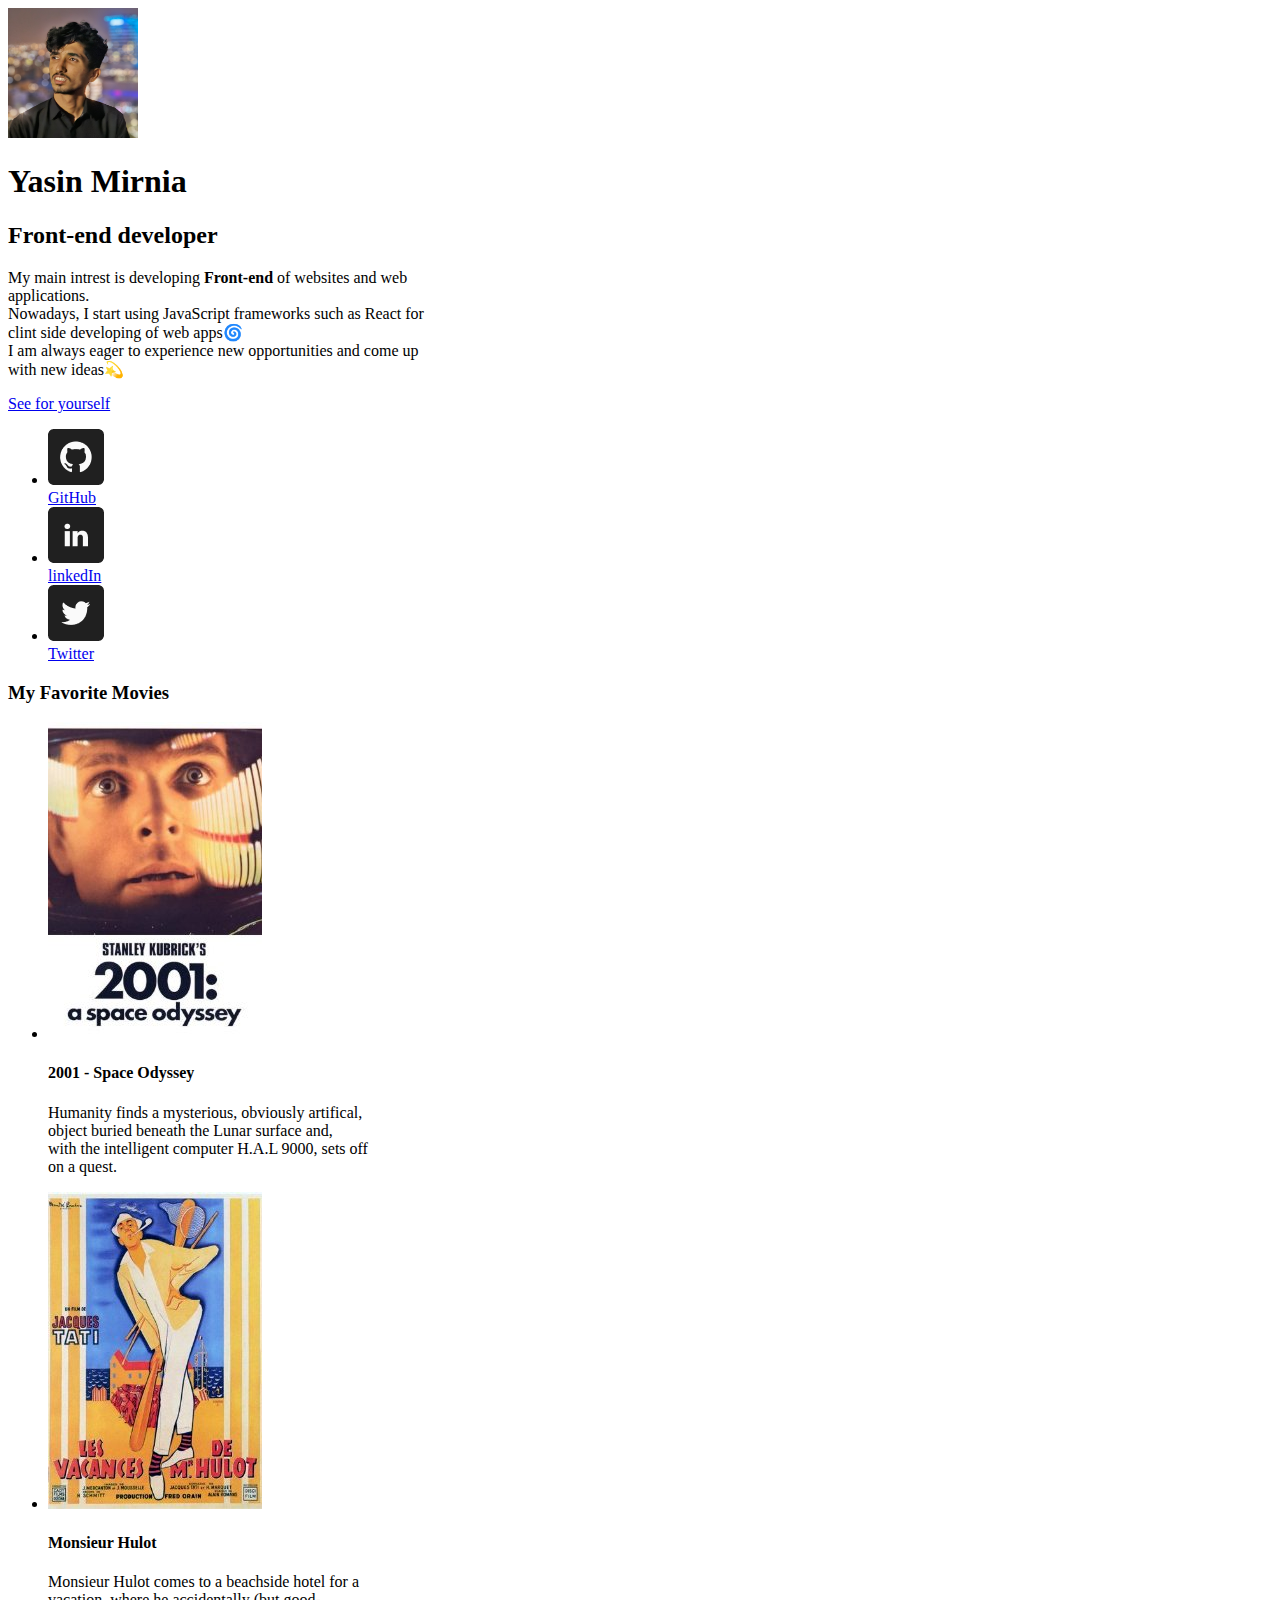
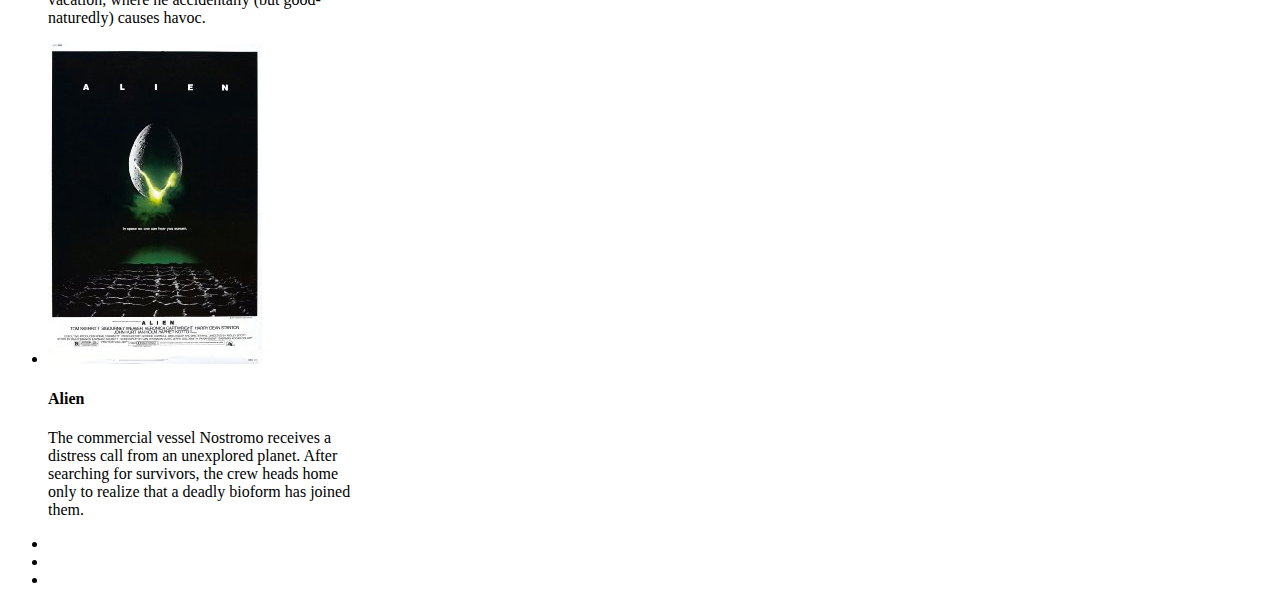
==== index.html @ 9e40efef "add files via vscode" ====
<!DOCTYPE html>
<html lang="en">
    <head>
        <meta charset="UTF-8">
        <meta name="viewport" content="width=device-width, initial-scale=1.0">
        <meta http-equiv="X-UA-Compatible" content="ie=edge">
        <title>Yasin Mirnia</title>
        <link rel="shortcut icon" href="download copy.png" type="x-icon/image" >
    </head>
    <body>
        <div>
            <img src="me copy.jpg" alt="Yasin Mirnia" width="130px" height="130px">
            <h1>Yasin Mirnia</h1>
            <h2>Front-end developer</h2>
            <p>
               My main intrest is developing <strong>Front-end</strong> of websites and web<br>
               applications.<br>
               Nowadays, I start using JavaScript frameworks such as React for <br>
              clint side developing of web apps🌀<br>
              I am always eager to experience new opportunities and come up <br> with new ideas💫
            </p>
            <a href="Page2.html">See for yourself</a>
        </div> 
        <div>
            <ul>
                <li>
                    <a href="#" target="_blank">
                        <img src="assets/github.png" alt="GitHub"><br>
                        GitHub
                    </a>
                </li>
                <li>
                    <a href="#" target="_blank">
                        <img src="assets/linkedin.png" alt="linkedIn"><br>
                        linkedIn
                    </a>
                </li>
                <li>
                    <a href="#" target="_blank">
                        <img src="assets/twitter.png" alt="twitter"><br>
                        Twitter
                    </a>
                </li>
            </ul>
        </div>
        <div>
            <h3>My Favorite Movies</h3>
            <ul>
                <li>
                    <img src="assets/space-odyssey.jpg" alt="Space Odyssey">
                    <h4>2001 - Space Odyssey</h4>
                    <p>
                        Humanity finds a mysterious, obviously artifical,<br>
                        object buried beneath the Lunar surface and,<br>
                        with the intelligent computer H.A.L 9000, sets off<br>
                        on a quest.
                    </p>
                </li>
                <li>
                    <img src="assets/monsieur-hulot.jpg" alt="Monsieur Hulot">
                    <h4>Monsieur Hulot</h4>
                    <p>
                        Monsieur Hulot comes to a beachside hotel for a <br>
                        vacation, where he accidentally (but good-<br>
                        naturedly) causes havoc.
                    </p>
                </li>
                <li>
                    <img src="assets/alien.jpg" alt="Alien">
                    <h4>Alien</h4>
                    <p>
                        The commercial vessel Nostromo receives a <br>
                        distress call from an unexplored planet. After<br>
                        searching for survivors, the crew heads home<br>
                        only to realize that a deadly bioform has joined<br>
                        them.
                    </p>
                </li>
            </ul>
        </div>
        <div>
    <!-- Icons should be added -->
            <ul>
                <li>
                    <a href="#">
                        <img src="" alt="">
                    </a>
                </li>
                <li>
                    <a href="#">
                        <img src="" alt="">
                    </a>
                </li>
                <li>
                    <a href="#">
                        <img src="" alt="">
                    </a>
                </li>
            </ul>
        </div>
</body>
</html>
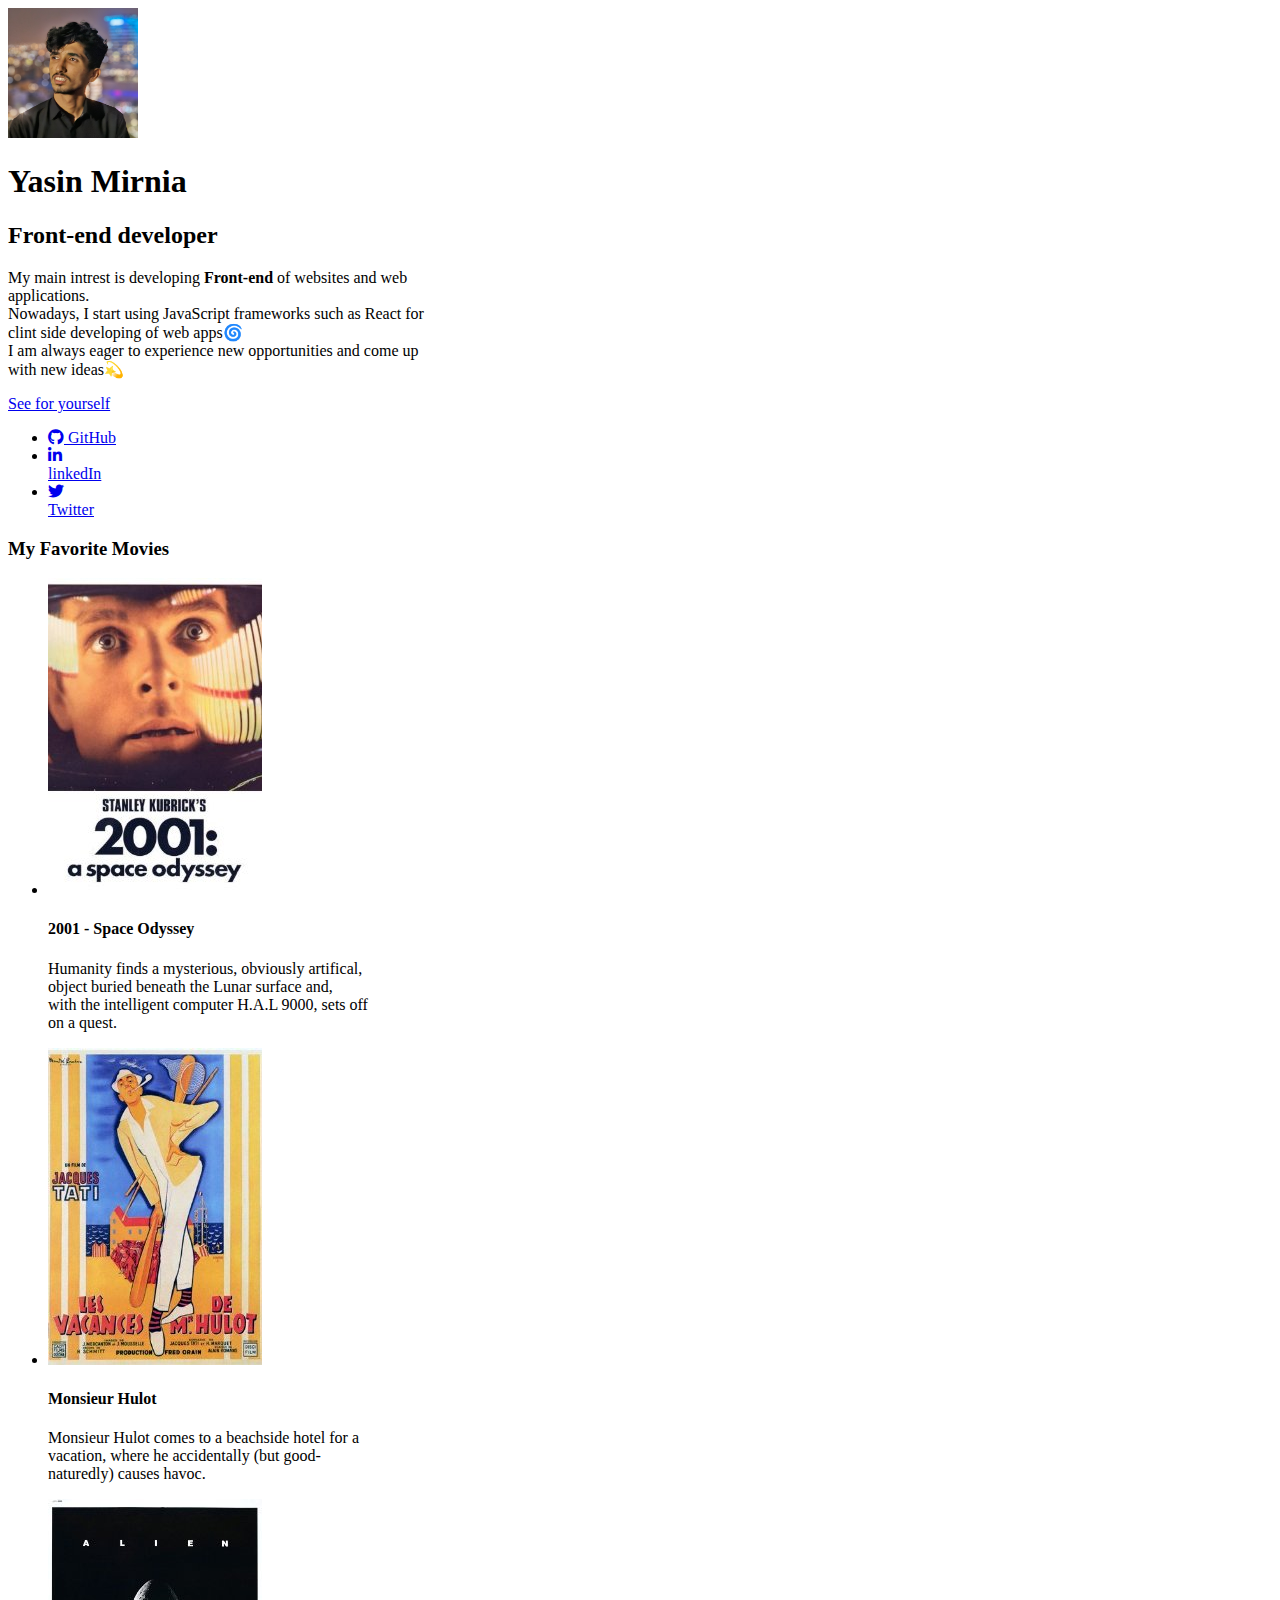
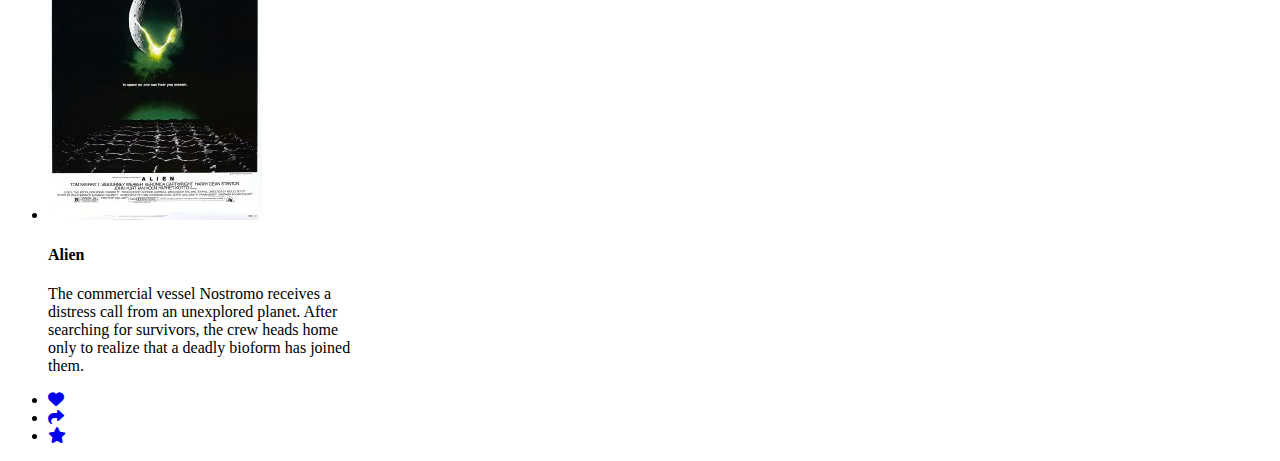
==== commit ddb9c44c: "icons added" ====
--- a/index.html
+++ b/index.html
@@ -1,102 +1,128 @@
 <!DOCTYPE html>
 <html lang="en">
-    <head>
-        <meta charset="UTF-8">
-        <meta name="viewport" content="width=device-width, initial-scale=1.0">
-        <meta http-equiv="X-UA-Compatible" content="ie=edge">
-        <title>Yasin Mirnia</title>
-        <link rel="shortcut icon" href="download copy.png" type="x-icon/image" >
-    </head>
-    <body>
-        <div>
-            <img src="me copy.jpg" alt="Yasin Mirnia" width="130px" height="130px">
-            <h1>Yasin Mirnia</h1>
-            <h2>Front-end developer</h2>
-            <p>
-               My main intrest is developing <strong>Front-end</strong> of websites and web<br>
-               applications.<br>
-               Nowadays, I start using JavaScript frameworks such as React for <br>
-              clint side developing of web apps🌀<br>
-              I am always eager to experience new opportunities and come up <br> with new ideas💫
-            </p>
-            <a href="Page2.html">See for yourself</a>
-        </div> 
-        <div>
-            <ul>
-                <li>
-                    <a href="#" target="_blank">
-                        <img src="assets/github.png" alt="GitHub"><br>
-                        GitHub
-                    </a>
-                </li>
-                <li>
-                    <a href="#" target="_blank">
-                        <img src="assets/linkedin.png" alt="linkedIn"><br>
-                        linkedIn
-                    </a>
-                </li>
-                <li>
-                    <a href="#" target="_blank">
-                        <img src="assets/twitter.png" alt="twitter"><br>
-                        Twitter
-                    </a>
-                </li>
-            </ul>
-        </div>
-        <div>
-            <h3>My Favorite Movies</h3>
-            <ul>
-                <li>
-                    <img src="assets/space-odyssey.jpg" alt="Space Odyssey">
-                    <h4>2001 - Space Odyssey</h4>
-                    <p>
-                        Humanity finds a mysterious, obviously artifical,<br>
-                        object buried beneath the Lunar surface and,<br>
-                        with the intelligent computer H.A.L 9000, sets off<br>
-                        on a quest.
-                    </p>
-                </li>
-                <li>
-                    <img src="assets/monsieur-hulot.jpg" alt="Monsieur Hulot">
-                    <h4>Monsieur Hulot</h4>
-                    <p>
-                        Monsieur Hulot comes to a beachside hotel for a <br>
-                        vacation, where he accidentally (but good-<br>
-                        naturedly) causes havoc.
-                    </p>
-                </li>
-                <li>
-                    <img src="assets/alien.jpg" alt="Alien">
-                    <h4>Alien</h4>
-                    <p>
-                        The commercial vessel Nostromo receives a <br>
-                        distress call from an unexplored planet. After<br>
-                        searching for survivors, the crew heads home<br>
-                        only to realize that a deadly bioform has joined<br>
-                        them.
-                    </p>
-                </li>
-            </ul>
-        </div>
-        <div>
-    <!-- Icons should be added -->
-            <ul>
-                <li>
-                    <a href="#">
-                        <img src="" alt="">
-                    </a>
-                </li>
-                <li>
-                    <a href="#">
-                        <img src="" alt="">
-                    </a>
-                </li>
-                <li>
-                    <a href="#">
-                        <img src="" alt="">
-                    </a>
-                </li>
-            </ul>
-        </div>
-</body>
-</html>+  <head>
+    <meta charset="UTF-8" />
+    <meta name="viewport" content="width=device-width, initial-scale=1.0" />
+    <meta http-equiv="X-UA-Compatible" content="ie=edge" />
+    <title>Yasin Mirnia</title>
+    <link
+      rel="shortcut icon"
+      href="assets/ico/icons8-y-cute-color-96.png"
+      type="x-icon/image"
+    />
+    <link rel="stylesheet" href="style.css" />
+    <link
+      rel="stylesheet"
+      href="assets/fontawesome-free-6.6.0-web/css/all.css"
+    />
+    <link
+      rel="stylesheet"
+      href="assets/fontawesome-free-6.6.0-web/css/all.min.css"
+    />
+    <link
+      rel="stylesheet"
+      href="assets/fontawesome-free-6.6.0-web/css/brands.css"
+    />
+    <link
+      rel="stylesheet"
+      href="assets/fontawesome-free-6.6.0-web/css/brands.min.css"
+    />
+  </head>
+  <body>
+    <header>
+      <img src="me copy.jpg" alt="Yasin Mirnia" width="130px" height="130px" />
+      <h1>Yasin Mirnia</h1>
+      <h2>Front-end developer</h2>
+      <p>
+        My main intrest is developing <strong>Front-end</strong> of websites and
+        web<br />
+        applications.<br />
+        Nowadays, I start using JavaScript frameworks such as React for <br />
+        clint side developing of web apps🌀<br />
+        I am always eager to experience new opportunities and come up <br />
+        with new ideas💫
+      </p>
+      <a href="Page2.html">See for yourself</a>
+    </header>
+    <section>
+      <ul>
+        <li>
+          <a href="#" target="_blank">
+            <i class="fa-brands fa-github"></i>
+            GitHub
+          </a>
+        </li>
+        <li>
+          <a href="#" target="_blank">
+            <i class="fa-brands fa-linkedin-in"></i><br />
+            linkedIn
+          </a>
+        </li>
+        <li>
+          <a href="#" target="_blank">
+            <i class="fa-brands fa-twitter"></i><br />
+            Twitter
+          </a>
+        </li>
+      </ul>
+    </section>
+    <article>
+      <h3>My Favorite Movies</h3>
+      <ul>
+        <li>
+          <img src="assets/movies-pic/space-odyssey.jpg" alt="Space Odyssey" />
+          <h4>2001 - Space Odyssey</h4>
+          <p>
+            Humanity finds a mysterious, obviously artifical,<br />
+            object buried beneath the Lunar surface and,<br />
+            with the intelligent computer H.A.L 9000, sets off<br />
+            on a quest.
+          </p>
+        </li>
+        <li>
+          <img
+            src="assets/movies-pic/monsieur-hulot.jpg"
+            alt="Monsieur Hulot"
+          />
+          <h4>Monsieur Hulot</h4>
+          <p>
+            Monsieur Hulot comes to a beachside hotel for a <br />
+            vacation, where he accidentally (but good-<br />
+            naturedly) causes havoc.
+          </p>
+        </li>
+        <li>
+          <img src="assets/movies-pic/alien.jpg" alt="Alien" />
+          <h4>Alien</h4>
+          <p>
+            The commercial vessel Nostromo receives a <br />
+            distress call from an unexplored planet. After<br />
+            searching for survivors, the crew heads home<br />
+            only to realize that a deadly bioform has joined<br />
+            them.
+          </p>
+        </li>
+      </ul>
+    </article>
+    <footer>
+      <!-- Icons should be added -->
+      <ul>
+        <li>
+          <a href="#">
+            <i class="fa-solid fa-heart"></i>
+          </a>
+        </li>
+        <li>
+          <a href="#">
+            <i class="fa-solid fa-share"></i>
+          </a>
+        </li>
+        <li>
+          <a href="#">
+            <i class="fa-solid fa-star"></i>
+          </a>
+        </li>
+      </ul>
+    </footer>
+  </body>
+</html>
--- a/style.css
+++ b/style.css
@@ -0,0 +1,73 @@
+/* OpenSans */
+@font-face {
+  font-family: "OpenSans";
+  src: url("assets/fonts/OpenSans/ttf/OpenSans-Light.ttf");
+  format: ("ttf");
+  src: url("assets/fonts/OpenSans/woff/OpenSans-Light.woff");
+  format: ("woff");
+  font-weight: 300;
+}
+
+@font-face {
+  font-family: "OpenSans";
+  src: url("assets/fonts/OpenSans/ttf/OpenSans-Regular.ttf");
+  format: ("ttf");
+  src: url("assets/fonts/OpenSans/woff/OpenSans-Regular.woff");
+  format: ("woff");
+  font-weight: 400;
+}
+
+@font-face {
+  font-family: "OpenSans";
+  src: url("assets/fonts/OpenSans/ttf/OpenSans-Medium.ttf");
+  format: ("ttf");
+  src: url("assets/fonts/OpenSans/woff/OpenSans-Medium.woff");
+  format: ("woff");
+  font-weight: 500;
+}
+
+@font-face {
+  font-family: "OpenSans";
+  src: url("assets/fonts/OpenSans/ttf/OpenSans-Bold.ttf");
+  format: ("ttf");
+  src: url("assets/fonts/OpenSans/woff/OpenSans-Bold.woff");
+  format: ("woff");
+  font-weight: 700;
+}
+
+/* Montserrat */
+@font-face {
+  font-family: "Montserrat";
+  src: url("assets/fonts/Montserrat/ttf/Montserrat-Light.ttf");
+  format: ("ttf");
+  src: url("assets/fonts/Montserrat/woff/Montserrat-Light.woff");
+  format: ("woff");
+  font-weight: 300;
+}
+
+@font-face {
+  font-family: "Montserrat";
+  src: url("assets/fonts/Montserrat/ttf/Montserrat-Regular.ttf");
+  format: ("ttf");
+  src: url("assets/fonts/Montserrat/woff/Montserrat-Regular.woff");
+  format: ("woff");
+  font-weight: 400;
+}
+
+@font-face {
+  font-family: "Montserrat";
+  src: url("assets/fonts/Montserrat/ttf/Montserrat-Medium.ttf");
+  format: ("ttf");
+  src: url("assets/fonts/Montserrat/woff/Montserrat-Medium.woff");
+  format: ("woff");
+  font-weight: 500;
+}
+
+@font-face {
+  font-family: "Montserrat";
+  src: url("assets/fonts/Montserrat/ttf/Montserrat-Bold.ttf");
+  format: ("ttf");
+  src: url("assets/fonts/Montserrat/woff/Montserrat-Bold.woff");
+  format: ("woff");
+  font-weight: 700;
+}
--- a/assets/fontawesome-free-6.6.0-web/css/all.min.css
+++ b/assets/fontawesome-free-6.6.0-web/css/all.min.css
@@ -0,0 +1,9 @@
+/*!
+ * Font Awesome Free 6.6.0 by @fontawesome - https://fontawesome.com
+ * License - https://fontawesome.com/license/free (Icons: CC BY 4.0, Fonts: SIL OFL 1.1, Code: MIT License)
+ * Copyright 2024 Fonticons, Inc.
+ */
+.fa{font-family:var(--fa-style-family,"Font Awesome 6 Free");font-weight:var(--fa-style,900)}.fa,.fa-brands,.fa-classic,.fa-regular,.fa-sharp-solid,.fa-solid,.fab,.far,.fas{-moz-osx-font-smoothing:grayscale;-webkit-font-smoothing:antialiased;display:var(--fa-display,inline-block);font-style:normal;font-variant:normal;line-height:1;text-rendering:auto}.fa-classic,.fa-regular,.fa-solid,.far,.fas{font-family:"Font Awesome 6 Free"}.fa-brands,.fab{font-family:"Font Awesome 6 Brands"}.fa-1x{font-size:1em}.fa-2x{font-size:2em}.fa-3x{font-size:3em}.fa-4x{font-size:4em}.fa-5x{font-size:5em}.fa-6x{font-size:6em}.fa-7x{font-size:7em}.fa-8x{font-size:8em}.fa-9x{font-size:9em}.fa-10x{font-size:10em}.fa-2xs{font-size:.625em;line-height:.1em;vertical-align:.225em}.fa-xs{font-size:.75em;line-height:.08333em;vertical-align:.125em}.fa-sm{font-size:.875em;line-height:.07143em;vertical-align:.05357em}.fa-lg{font-size:1.25em;line-height:.05em;vertical-align:-.075em}.fa-xl{font-size:1.5em;line-height:.04167em;vertical-align:-.125em}.fa-2xl{font-size:2em;line-height:.03125em;vertical-align:-.1875em}.fa-fw{text-align:center;width:1.25em}.fa-ul{list-style-type:none;margin-left:var(--fa-li-margin,2.5em);padding-left:0}.fa-ul>li{position:relative}.fa-li{left:calc(var(--fa-li-width, 2em)*-1);position:absolute;text-align:center;width:var(--fa-li-width,2em);line-height:inherit}.fa-border{border-radius:var(--fa-border-radius,.1em);border:var(--fa-border-width,.08em) var(--fa-border-style,solid) var(--fa-border-color,#eee);padding:var(--fa-border-padding,.2em .25em .15em)}.fa-pull-left{float:left;margin-right:var(--fa-pull-margin,.3em)}.fa-pull-right{float:right;margin-left:var(--fa-pull-margin,.3em)}.fa-beat{animation-name:fa-beat;animation-delay:var(--fa-animation-delay,0s);animation-direction:var(--fa-animation-direction,normal);animation-duration:var(--fa-animation-duration,1s);animation-iteration-count:var(--fa-animation-iteration-count,infinite);animation-timing-function:var(--fa-animation-timing,ease-in-out)}.fa-bounce{animation-name:fa-bounce;animation-delay:var(--fa-animation-delay,0s);animation-direction:var(--fa-animation-direction,normal);animation-duration:var(--fa-animation-duration,1s);animation-iteration-count:var(--fa-animation-iteration-count,infinite);animation-timing-function:var(--fa-animation-timing,cubic-bezier(.28,.84,.42,1))}.fa-fade{animation-name:fa-fade;animation-iteration-count:var(--fa-animation-iteration-count,infinite);animation-timing-function:var(--fa-animation-timing,cubic-bezier(.4,0,.6,1))}.fa-beat-fade,.fa-fade{animation-delay:var(--fa-animation-delay,0s);animation-direction:var(--fa-animation-direction,normal);animation-duration:var(--fa-animation-duration,1s)}.fa-beat-fade{animation-name:fa-beat-fade;animation-iteration-count:var(--fa-animation-iteration-count,infinite);animation-timing-function:var(--fa-animation-timing,cubic-bezier(.4,0,.6,1))}.fa-flip{animation-name:fa-flip;animation-delay:var(--fa-animation-delay,0s);animation-direction:var(--fa-animation-direction,normal);animation-duration:var(--fa-animation-duration,1s);animation-iteration-count:var(--fa-animation-iteration-count,infinite);animation-timing-function:var(--fa-animation-timing,ease-in-out)}.fa-shake{animation-name:fa-shake;animation-duration:var(--fa-animation-duration,1s);animation-iteration-count:var(--fa-animation-iteration-count,infinite);animation-timing-function:var(--fa-animation-timing,linear)}.fa-shake,.fa-spin{animation-delay:var(--fa-animation-delay,0s);animation-direction:var(--fa-animation-direction,normal)}.fa-spin{animation-name:fa-spin;animation-duration:var(--fa-animation-duration,2s);animation-iteration-count:var(--fa-animation-iteration-count,infinite);animation-timing-function:var(--fa-animation-timing,linear)}.fa-spin-reverse{--fa-animation-direction:reverse}.fa-pulse,.fa-spin-pulse{animation-name:fa-spin;animation-direction:var(--fa-animation-direction,normal);animation-duration:var(--fa-animation-duration,1s);animation-iteration-count:var(--fa-animation-iteration-count,infinite);animation-timing-function:var(--fa-animation-timing,steps(8))}@media (prefers-reduced-motion:reduce){.fa-beat,.fa-beat-fade,.fa-bounce,.fa-fade,.fa-flip,.fa-pulse,.fa-shake,.fa-spin,.fa-spin-pulse{animation-delay:-1ms;animation-duration:1ms;animation-iteration-count:1;transition-delay:0s;transition-duration:0s}}@keyframes fa-beat{0%,90%{transform:scale(1)}45%{transform:scale(var(--fa-beat-scale,1.25))}}@keyframes fa-bounce{0%{transform:scale(1) translateY(0)}10%{transform:scale(var(--fa-bounce-start-scale-x,1.1),var(--fa-bounce-start-scale-y,.9)) translateY(0)}30%{transform:scale(var(--fa-bounce-jump-scale-x,.9),var(--fa-bounce-jump-scale-y,1.1)) translateY(var(--fa-bounce-height,-.5em))}50%{transform:scale(var(--fa-bounce-land-scale-x,1.05),var(--fa-bounce-land-scale-y,.95)) translateY(0)}57%{transform:scale(1) translateY(var(--fa-bounce-rebound,-.125em))}64%{transform:scale(1) translateY(0)}to{transform:scale(1) translateY(0)}}@keyframes fa-fade{50%{opacity:var(--fa-fade-opacity,.4)}}@keyframes fa-beat-fade{0%,to{opacity:var(--fa-beat-fade-opacity,.4);transform:scale(1)}50%{opacity:1;transform:scale(var(--fa-beat-fade-scale,1.125))}}@keyframes fa-flip{50%{transform:rotate3d(var(--fa-flip-x,0),var(--fa-flip-y,1),var(--fa-flip-z,0),var(--fa-flip-angle,-180deg))}}@keyframes fa-shake{0%{transform:rotate(-15deg)}4%{transform:rotate(15deg)}8%,24%{transform:rotate(-18deg)}12%,28%{transform:rotate(18deg)}16%{transform:rotate(-22deg)}20%{transform:rotate(22deg)}32%{transform:rotate(-12deg)}36%{transform:rotate(12deg)}40%,to{transform:rotate(0deg)}}@keyframes fa-spin{0%{transform:rotate(0deg)}to{transform:rotate(1turn)}}.fa-rotate-90{transform:rotate(90deg)}.fa-rotate-180{transform:rotate(180deg)}.fa-rotate-270{transform:rotate(270deg)}.fa-flip-horizontal{transform:scaleX(-1)}.fa-flip-vertical{transform:scaleY(-1)}.fa-flip-both,.fa-flip-horizontal.fa-flip-vertical{transform:scale(-1)}.fa-rotate-by{transform:rotate(var(--fa-rotate-angle,0))}.fa-stack{display:inline-block;height:2em;line-height:2em;position:relative;vertical-align:middle;width:2.5em}.fa-stack-1x,.fa-stack-2x{left:0;position:absolute;text-align:center;width:100%;z-index:var(--fa-stack-z-index,auto)}.fa-stack-1x{line-height:inherit}.fa-stack-2x{font-size:2em}.fa-inverse{color:var(--fa-inverse,#fff)}
+
+.fa-0:before{content:"\30"}.fa-1:before{content:"\31"}.fa-2:before{content:"\32"}.fa-3:before{content:"\33"}.fa-4:before{content:"\34"}.fa-5:before{content:"\35"}.fa-6:before{content:"\36"}.fa-7:before{content:"\37"}.fa-8:before{content:"\38"}.fa-9:before{content:"\39"}.fa-fill-drip:before{content:"\f576"}.fa-arrows-to-circle:before{content:"\e4bd"}.fa-chevron-circle-right:before,.fa-circle-chevron-right:before{content:"\f138"}.fa-at:before{content:"\40"}.fa-trash-alt:before,.fa-trash-can:before{content:"\f2ed"}.fa-text-height:before{content:"\f034"}.fa-user-times:before,.fa-user-xmark:before{content:"\f235"}.fa-stethoscope:before{content:"\f0f1"}.fa-comment-alt:before,.fa-message:before{content:"\f27a"}.fa-info:before{content:"\f129"}.fa-compress-alt:before,.fa-down-left-and-up-right-to-center:before{content:"\f422"}.fa-explosion:before{content:"\e4e9"}.fa-file-alt:before,.fa-file-lines:before,.fa-file-text:before{content:"\f15c"}.fa-wave-square:before{content:"\f83e"}.fa-ring:before{content:"\f70b"}.fa-building-un:before{content:"\e4d9"}.fa-dice-three:before{content:"\f527"}.fa-calendar-alt:before,.fa-calendar-days:before{content:"\f073"}.fa-anchor-circle-check:before{content:"\e4aa"}.fa-building-circle-arrow-right:before{content:"\e4d1"}.fa-volleyball-ball:before,.fa-volleyball:before{content:"\f45f"}.fa-arrows-up-to-line:before{content:"\e4c2"}.fa-sort-desc:before,.fa-sort-down:before{content:"\f0dd"}.fa-circle-minus:before,.fa-minus-circle:before{content:"\f056"}.fa-door-open:before{content:"\f52b"}.fa-right-from-bracket:before,.fa-sign-out-alt:before{content:"\f2f5"}.fa-atom:before{content:"\f5d2"}.fa-soap:before{content:"\e06e"}.fa-heart-music-camera-bolt:before,.fa-icons:before{content:"\f86d"}.fa-microphone-alt-slash:before,.fa-microphone-lines-slash:before{content:"\f539"}.fa-bridge-circle-check:before{content:"\e4c9"}.fa-pump-medical:before{content:"\e06a"}.fa-fingerprint:before{content:"\f577"}.fa-hand-point-right:before{content:"\f0a4"}.fa-magnifying-glass-location:before,.fa-search-location:before{content:"\f689"}.fa-forward-step:before,.fa-step-forward:before{content:"\f051"}.fa-face-smile-beam:before,.fa-smile-beam:before{content:"\f5b8"}.fa-flag-checkered:before{content:"\f11e"}.fa-football-ball:before,.fa-football:before{content:"\f44e"}.fa-school-circle-exclamation:before{content:"\e56c"}.fa-crop:before{content:"\f125"}.fa-angle-double-down:before,.fa-angles-down:before{content:"\f103"}.fa-users-rectangle:before{content:"\e594"}.fa-people-roof:before{content:"\e537"}.fa-people-line:before{content:"\e534"}.fa-beer-mug-empty:before,.fa-beer:before{content:"\f0fc"}.fa-diagram-predecessor:before{content:"\e477"}.fa-arrow-up-long:before,.fa-long-arrow-up:before{content:"\f176"}.fa-burn:before,.fa-fire-flame-simple:before{content:"\f46a"}.fa-male:before,.fa-person:before{content:"\f183"}.fa-laptop:before{content:"\f109"}.fa-file-csv:before{content:"\f6dd"}.fa-menorah:before{content:"\f676"}.fa-truck-plane:before{content:"\e58f"}.fa-record-vinyl:before{content:"\f8d9"}.fa-face-grin-stars:before,.fa-grin-stars:before{content:"\f587"}.fa-bong:before{content:"\f55c"}.fa-pastafarianism:before,.fa-spaghetti-monster-flying:before{content:"\f67b"}.fa-arrow-down-up-across-line:before{content:"\e4af"}.fa-spoon:before,.fa-utensil-spoon:before{content:"\f2e5"}.fa-jar-wheat:before{content:"\e517"}.fa-envelopes-bulk:before,.fa-mail-bulk:before{content:"\f674"}.fa-file-circle-exclamation:before{content:"\e4eb"}.fa-circle-h:before,.fa-hospital-symbol:before{content:"\f47e"}.fa-pager:before{content:"\f815"}.fa-address-book:before,.fa-contact-book:before{content:"\f2b9"}.fa-strikethrough:before{content:"\f0cc"}.fa-k:before{content:"\4b"}.fa-landmark-flag:before{content:"\e51c"}.fa-pencil-alt:before,.fa-pencil:before{content:"\f303"}.fa-backward:before{content:"\f04a"}.fa-caret-right:before{content:"\f0da"}.fa-comments:before{content:"\f086"}.fa-file-clipboard:before,.fa-paste:before{content:"\f0ea"}.fa-code-pull-request:before{content:"\e13c"}.fa-clipboard-list:before{content:"\f46d"}.fa-truck-loading:before,.fa-truck-ramp-box:before{content:"\f4de"}.fa-user-check:before{content:"\f4fc"}.fa-vial-virus:before{content:"\e597"}.fa-sheet-plastic:before{content:"\e571"}.fa-blog:before{content:"\f781"}.fa-user-ninja:before{content:"\f504"}.fa-person-arrow-up-from-line:before{content:"\e539"}.fa-scroll-torah:before,.fa-torah:before{content:"\f6a0"}.fa-broom-ball:before,.fa-quidditch-broom-ball:before,.fa-quidditch:before{content:"\f458"}.fa-toggle-off:before{content:"\f204"}.fa-archive:before,.fa-box-archive:before{content:"\f187"}.fa-person-drowning:before{content:"\e545"}.fa-arrow-down-9-1:before,.fa-sort-numeric-desc:before,.fa-sort-numeric-down-alt:before{content:"\f886"}.fa-face-grin-tongue-squint:before,.fa-grin-tongue-squint:before{content:"\f58a"}.fa-spray-can:before{content:"\f5bd"}.fa-truck-monster:before{content:"\f63b"}.fa-w:before{content:"\57"}.fa-earth-africa:before,.fa-globe-africa:before{content:"\f57c"}.fa-rainbow:before{content:"\f75b"}.fa-circle-notch:before{content:"\f1ce"}.fa-tablet-alt:before,.fa-tablet-screen-button:before{content:"\f3fa"}.fa-paw:before{content:"\f1b0"}.fa-cloud:before{content:"\f0c2"}.fa-trowel-bricks:before{content:"\e58a"}.fa-face-flushed:before,.fa-flushed:before{content:"\f579"}.fa-hospital-user:before{content:"\f80d"}.fa-tent-arrow-left-right:before{content:"\e57f"}.fa-gavel:before,.fa-legal:before{content:"\f0e3"}.fa-binoculars:before{content:"\f1e5"}.fa-microphone-slash:before{content:"\f131"}.fa-box-tissue:before{content:"\e05b"}.fa-motorcycle:before{content:"\f21c"}.fa-bell-concierge:before,.fa-concierge-bell:before{content:"\f562"}.fa-pen-ruler:before,.fa-pencil-ruler:before{content:"\f5ae"}.fa-people-arrows-left-right:before,.fa-people-arrows:before{content:"\e068"}.fa-mars-and-venus-burst:before{content:"\e523"}.fa-caret-square-right:before,.fa-square-caret-right:before{content:"\f152"}.fa-cut:before,.fa-scissors:before{content:"\f0c4"}.fa-sun-plant-wilt:before{content:"\e57a"}.fa-toilets-portable:before{content:"\e584"}.fa-hockey-puck:before{content:"\f453"}.fa-table:before{content:"\f0ce"}.fa-magnifying-glass-arrow-right:before{content:"\e521"}.fa-digital-tachograph:before,.fa-tachograph-digital:before{content:"\f566"}.fa-users-slash:before{content:"\e073"}.fa-clover:before{content:"\e139"}.fa-mail-reply:before,.fa-reply:before{content:"\f3e5"}.fa-star-and-crescent:before{content:"\f699"}.fa-house-fire:before{content:"\e50c"}.fa-minus-square:before,.fa-square-minus:before{content:"\f146"}.fa-helicopter:before{content:"\f533"}.fa-compass:before{content:"\f14e"}.fa-caret-square-down:before,.fa-square-caret-down:before{content:"\f150"}.fa-file-circle-question:before{content:"\e4ef"}.fa-laptop-code:before{content:"\f5fc"}.fa-swatchbook:before{content:"\f5c3"}.fa-prescription-bottle:before{content:"\f485"}.fa-bars:before,.fa-navicon:before{content:"\f0c9"}.fa-people-group:before{content:"\e533"}.fa-hourglass-3:before,.fa-hourglass-end:before{content:"\f253"}.fa-heart-broken:before,.fa-heart-crack:before{content:"\f7a9"}.fa-external-link-square-alt:before,.fa-square-up-right:before{content:"\f360"}.fa-face-kiss-beam:before,.fa-kiss-beam:before{content:"\f597"}.fa-film:before{content:"\f008"}.fa-ruler-horizontal:before{content:"\f547"}.fa-people-robbery:before{content:"\e536"}.fa-lightbulb:before{content:"\f0eb"}.fa-caret-left:before{content:"\f0d9"}.fa-circle-exclamation:before,.fa-exclamation-circle:before{content:"\f06a"}.fa-school-circle-xmark:before{content:"\e56d"}.fa-arrow-right-from-bracket:before,.fa-sign-out:before{content:"\f08b"}.fa-chevron-circle-down:before,.fa-circle-chevron-down:before{content:"\f13a"}.fa-unlock-alt:before,.fa-unlock-keyhole:before{content:"\f13e"}.fa-cloud-showers-heavy:before{content:"\f740"}.fa-headphones-alt:before,.fa-headphones-simple:before{content:"\f58f"}.fa-sitemap:before{content:"\f0e8"}.fa-circle-dollar-to-slot:before,.fa-donate:before{content:"\f4b9"}.fa-memory:before{content:"\f538"}.fa-road-spikes:before{content:"\e568"}.fa-fire-burner:before{content:"\e4f1"}.fa-flag:before{content:"\f024"}.fa-hanukiah:before{content:"\f6e6"}.fa-feather:before{content:"\f52d"}.fa-volume-down:before,.fa-volume-low:before{content:"\f027"}.fa-comment-slash:before{content:"\f4b3"}.fa-cloud-sun-rain:before{content:"\f743"}.fa-compress:before{content:"\f066"}.fa-wheat-alt:before,.fa-wheat-awn:before{content:"\e2cd"}.fa-ankh:before{content:"\f644"}.fa-hands-holding-child:before{content:"\e4fa"}.fa-asterisk:before{content:"\2a"}.fa-check-square:before,.fa-square-check:before{content:"\f14a"}.fa-peseta-sign:before{content:"\e221"}.fa-header:before,.fa-heading:before{content:"\f1dc"}.fa-ghost:before{content:"\f6e2"}.fa-list-squares:before,.fa-list:before{content:"\f03a"}.fa-phone-square-alt:before,.fa-square-phone-flip:before{content:"\f87b"}.fa-cart-plus:before{content:"\f217"}.fa-gamepad:before{content:"\f11b"}.fa-circle-dot:before,.fa-dot-circle:before{content:"\f192"}.fa-dizzy:before,.fa-face-dizzy:before{content:"\f567"}.fa-egg:before{content:"\f7fb"}.fa-house-medical-circle-xmark:before{content:"\e513"}.fa-campground:before{content:"\f6bb"}.fa-folder-plus:before{content:"\f65e"}.fa-futbol-ball:before,.fa-futbol:before,.fa-soccer-ball:before{content:"\f1e3"}.fa-paint-brush:before,.fa-paintbrush:before{content:"\f1fc"}.fa-lock:before{content:"\f023"}.fa-gas-pump:before{content:"\f52f"}.fa-hot-tub-person:before,.fa-hot-tub:before{content:"\f593"}.fa-map-location:before,.fa-map-marked:before{content:"\f59f"}.fa-house-flood-water:before{content:"\e50e"}.fa-tree:before{content:"\f1bb"}.fa-bridge-lock:before{content:"\e4cc"}.fa-sack-dollar:before{content:"\f81d"}.fa-edit:before,.fa-pen-to-square:before{content:"\f044"}.fa-car-side:before{content:"\f5e4"}.fa-share-alt:before,.fa-share-nodes:before{content:"\f1e0"}.fa-heart-circle-minus:before{content:"\e4ff"}.fa-hourglass-2:before,.fa-hourglass-half:before{content:"\f252"}.fa-microscope:before{content:"\f610"}.fa-sink:before{content:"\e06d"}.fa-bag-shopping:before,.fa-shopping-bag:before{content:"\f290"}.fa-arrow-down-z-a:before,.fa-sort-alpha-desc:before,.fa-sort-alpha-down-alt:before{content:"\f881"}.fa-mitten:before{content:"\f7b5"}.fa-person-rays:before{content:"\e54d"}.fa-users:before{content:"\f0c0"}.fa-eye-slash:before{content:"\f070"}.fa-flask-vial:before{content:"\e4f3"}.fa-hand-paper:before,.fa-hand:before{content:"\f256"}.fa-om:before{content:"\f679"}.fa-worm:before{content:"\e599"}.fa-house-circle-xmark:before{content:"\e50b"}.fa-plug:before{content:"\f1e6"}.fa-chevron-up:before{content:"\f077"}.fa-hand-spock:before{content:"\f259"}.fa-stopwatch:before{content:"\f2f2"}.fa-face-kiss:before,.fa-kiss:before{content:"\f596"}.fa-bridge-circle-xmark:before{content:"\e4cb"}.fa-face-grin-tongue:before,.fa-grin-tongue:before{content:"\f589"}.fa-chess-bishop:before{content:"\f43a"}.fa-face-grin-wink:before,.fa-grin-wink:before{content:"\f58c"}.fa-deaf:before,.fa-deafness:before,.fa-ear-deaf:before,.fa-hard-of-hearing:before{content:"\f2a4"}.fa-road-circle-check:before{content:"\e564"}.fa-dice-five:before{content:"\f523"}.fa-rss-square:before,.fa-square-rss:before{content:"\f143"}.fa-land-mine-on:before{content:"\e51b"}.fa-i-cursor:before{content:"\f246"}.fa-stamp:before{content:"\f5bf"}.fa-stairs:before{content:"\e289"}.fa-i:before{content:"\49"}.fa-hryvnia-sign:before,.fa-hryvnia:before{content:"\f6f2"}.fa-pills:before{content:"\f484"}.fa-face-grin-wide:before,.fa-grin-alt:before{content:"\f581"}.fa-tooth:before{content:"\f5c9"}.fa-v:before{content:"\56"}.fa-bangladeshi-taka-sign:before{content:"\e2e6"}.fa-bicycle:before{content:"\f206"}.fa-rod-asclepius:before,.fa-rod-snake:before,.fa-staff-aesculapius:before,.fa-staff-snake:before{content:"\e579"}.fa-head-side-cough-slash:before{content:"\e062"}.fa-ambulance:before,.fa-truck-medical:before{content:"\f0f9"}.fa-wheat-awn-circle-exclamation:before{content:"\e598"}.fa-snowman:before{content:"\f7d0"}.fa-mortar-pestle:before{content:"\f5a7"}.fa-road-barrier:before{content:"\e562"}.fa-school:before{content:"\f549"}.fa-igloo:before{content:"\f7ae"}.fa-joint:before{content:"\f595"}.fa-angle-right:before{content:"\f105"}.fa-horse:before{content:"\f6f0"}.fa-q:before{content:"\51"}.fa-g:before{content:"\47"}.fa-notes-medical:before{content:"\f481"}.fa-temperature-2:before,.fa-temperature-half:before,.fa-thermometer-2:before,.fa-thermometer-half:before{content:"\f2c9"}.fa-dong-sign:before{content:"\e169"}.fa-capsules:before{content:"\f46b"}.fa-poo-bolt:before,.fa-poo-storm:before{content:"\f75a"}.fa-face-frown-open:before,.fa-frown-open:before{content:"\f57a"}.fa-hand-point-up:before{content:"\f0a6"}.fa-money-bill:before{content:"\f0d6"}.fa-bookmark:before{content:"\f02e"}.fa-align-justify:before{content:"\f039"}.fa-umbrella-beach:before{content:"\f5ca"}.fa-helmet-un:before{content:"\e503"}.fa-bullseye:before{content:"\f140"}.fa-bacon:before{content:"\f7e5"}.fa-hand-point-down:before{content:"\f0a7"}.fa-arrow-up-from-bracket:before{content:"\e09a"}.fa-folder-blank:before,.fa-folder:before{content:"\f07b"}.fa-file-medical-alt:before,.fa-file-waveform:before{content:"\f478"}.fa-radiation:before{content:"\f7b9"}.fa-chart-simple:before{content:"\e473"}.fa-mars-stroke:before{content:"\f229"}.fa-vial:before{content:"\f492"}.fa-dashboard:before,.fa-gauge-med:before,.fa-gauge:before,.fa-tachometer-alt-average:before{content:"\f624"}.fa-magic-wand-sparkles:before,.fa-wand-magic-sparkles:before{content:"\e2ca"}.fa-e:before{content:"\45"}.fa-pen-alt:before,.fa-pen-clip:before{content:"\f305"}.fa-bridge-circle-exclamation:before{content:"\e4ca"}.fa-user:before{content:"\f007"}.fa-school-circle-check:before{content:"\e56b"}.fa-dumpster:before{content:"\f793"}.fa-shuttle-van:before,.fa-van-shuttle:before{content:"\f5b6"}.fa-building-user:before{content:"\e4da"}.fa-caret-square-left:before,.fa-square-caret-left:before{content:"\f191"}.fa-highlighter:before{content:"\f591"}.fa-key:before{content:"\f084"}.fa-bullhorn:before{content:"\f0a1"}.fa-globe:before{content:"\f0ac"}.fa-synagogue:before{content:"\f69b"}.fa-person-half-dress:before{content:"\e548"}.fa-road-bridge:before{content:"\e563"}.fa-location-arrow:before{content:"\f124"}.fa-c:before{content:"\43"}.fa-tablet-button:before{content:"\f10a"}.fa-building-lock:before{content:"\e4d6"}.fa-pizza-slice:before{content:"\f818"}.fa-money-bill-wave:before{content:"\f53a"}.fa-area-chart:before,.fa-chart-area:before{content:"\f1fe"}.fa-house-flag:before{content:"\e50d"}.fa-person-circle-minus:before{content:"\e540"}.fa-ban:before,.fa-cancel:before{content:"\f05e"}.fa-camera-rotate:before{content:"\e0d8"}.fa-air-freshener:before,.fa-spray-can-sparkles:before{content:"\f5d0"}.fa-star:before{content:"\f005"}.fa-repeat:before{content:"\f363"}.fa-cross:before{content:"\f654"}.fa-box:before{content:"\f466"}.fa-venus-mars:before{content:"\f228"}.fa-arrow-pointer:before,.fa-mouse-pointer:before{content:"\f245"}.fa-expand-arrows-alt:before,.fa-maximize:before{content:"\f31e"}.fa-charging-station:before{content:"\f5e7"}.fa-shapes:before,.fa-triangle-circle-square:before{content:"\f61f"}.fa-random:before,.fa-shuffle:before{content:"\f074"}.fa-person-running:before,.fa-running:before{content:"\f70c"}.fa-mobile-retro:before{content:"\e527"}.fa-grip-lines-vertical:before{content:"\f7a5"}.fa-spider:before{content:"\f717"}.fa-hands-bound:before{content:"\e4f9"}.fa-file-invoice-dollar:before{content:"\f571"}.fa-plane-circle-exclamation:before{content:"\e556"}.fa-x-ray:before{content:"\f497"}.fa-spell-check:before{content:"\f891"}.fa-slash:before{content:"\f715"}.fa-computer-mouse:before,.fa-mouse:before{content:"\f8cc"}.fa-arrow-right-to-bracket:before,.fa-sign-in:before{content:"\f090"}.fa-shop-slash:before,.fa-store-alt-slash:before{content:"\e070"}.fa-server:before{content:"\f233"}.fa-virus-covid-slash:before{content:"\e4a9"}.fa-shop-lock:before{content:"\e4a5"}.fa-hourglass-1:before,.fa-hourglass-start:before{content:"\f251"}.fa-blender-phone:before{content:"\f6b6"}.fa-building-wheat:before{content:"\e4db"}.fa-person-breastfeeding:before{content:"\e53a"}.fa-right-to-bracket:before,.fa-sign-in-alt:before{content:"\f2f6"}.fa-venus:before{content:"\f221"}.fa-passport:before{content:"\f5ab"}.fa-thumb-tack-slash:before,.fa-thumbtack-slash:before{content:"\e68f"}.fa-heart-pulse:before,.fa-heartbeat:before{content:"\f21e"}.fa-people-carry-box:before,.fa-people-carry:before{content:"\f4ce"}.fa-temperature-high:before{content:"\f769"}.fa-microchip:before{content:"\f2db"}.fa-crown:before{content:"\f521"}.fa-weight-hanging:before{content:"\f5cd"}.fa-xmarks-lines:before{content:"\e59a"}.fa-file-prescription:before{content:"\f572"}.fa-weight-scale:before,.fa-weight:before{content:"\f496"}.fa-user-friends:before,.fa-user-group:before{content:"\f500"}.fa-arrow-up-a-z:before,.fa-sort-alpha-up:before{content:"\f15e"}.fa-chess-knight:before{content:"\f441"}.fa-face-laugh-squint:before,.fa-laugh-squint:before{content:"\f59b"}.fa-wheelchair:before{content:"\f193"}.fa-arrow-circle-up:before,.fa-circle-arrow-up:before{content:"\f0aa"}.fa-toggle-on:before{content:"\f205"}.fa-person-walking:before,.fa-walking:before{content:"\f554"}.fa-l:before{content:"\4c"}.fa-fire:before{content:"\f06d"}.fa-bed-pulse:before,.fa-procedures:before{content:"\f487"}.fa-shuttle-space:before,.fa-space-shuttle:before{content:"\f197"}.fa-face-laugh:before,.fa-laugh:before{content:"\f599"}.fa-folder-open:before{content:"\f07c"}.fa-heart-circle-plus:before{content:"\e500"}.fa-code-fork:before{content:"\e13b"}.fa-city:before{content:"\f64f"}.fa-microphone-alt:before,.fa-microphone-lines:before{content:"\f3c9"}.fa-pepper-hot:before{content:"\f816"}.fa-unlock:before{content:"\f09c"}.fa-colon-sign:before{content:"\e140"}.fa-headset:before{content:"\f590"}.fa-store-slash:before{content:"\e071"}.fa-road-circle-xmark:before{content:"\e566"}.fa-user-minus:before{content:"\f503"}.fa-mars-stroke-up:before,.fa-mars-stroke-v:before{content:"\f22a"}.fa-champagne-glasses:before,.fa-glass-cheers:before{content:"\f79f"}.fa-clipboard:before{content:"\f328"}.fa-house-circle-exclamation:before{content:"\e50a"}.fa-file-arrow-up:before,.fa-file-upload:before{content:"\f574"}.fa-wifi-3:before,.fa-wifi-strong:before,.fa-wifi:before{content:"\f1eb"}.fa-bath:before,.fa-bathtub:before{content:"\f2cd"}.fa-underline:before{content:"\f0cd"}.fa-user-edit:before,.fa-user-pen:before{content:"\f4ff"}.fa-signature:before{content:"\f5b7"}.fa-stroopwafel:before{content:"\f551"}.fa-bold:before{content:"\f032"}.fa-anchor-lock:before{content:"\e4ad"}.fa-building-ngo:before{content:"\e4d7"}.fa-manat-sign:before{content:"\e1d5"}.fa-not-equal:before{content:"\f53e"}.fa-border-style:before,.fa-border-top-left:before{content:"\f853"}.fa-map-location-dot:before,.fa-map-marked-alt:before{content:"\f5a0"}.fa-jedi:before{content:"\f669"}.fa-poll:before,.fa-square-poll-vertical:before{content:"\f681"}.fa-mug-hot:before{content:"\f7b6"}.fa-battery-car:before,.fa-car-battery:before{content:"\f5df"}.fa-gift:before{content:"\f06b"}.fa-dice-two:before{content:"\f528"}.fa-chess-queen:before{content:"\f445"}.fa-glasses:before{content:"\f530"}.fa-chess-board:before{content:"\f43c"}.fa-building-circle-check:before{content:"\e4d2"}.fa-person-chalkboard:before{content:"\e53d"}.fa-mars-stroke-h:before,.fa-mars-stroke-right:before{content:"\f22b"}.fa-hand-back-fist:before,.fa-hand-rock:before{content:"\f255"}.fa-caret-square-up:before,.fa-square-caret-up:before{content:"\f151"}.fa-cloud-showers-water:before{content:"\e4e4"}.fa-bar-chart:before,.fa-chart-bar:before{content:"\f080"}.fa-hands-bubbles:before,.fa-hands-wash:before{content:"\e05e"}.fa-less-than-equal:before{content:"\f537"}.fa-train:before{content:"\f238"}.fa-eye-low-vision:before,.fa-low-vision:before{content:"\f2a8"}.fa-crow:before{content:"\f520"}.fa-sailboat:before{content:"\e445"}.fa-window-restore:before{content:"\f2d2"}.fa-plus-square:before,.fa-square-plus:before{content:"\f0fe"}.fa-torii-gate:before{content:"\f6a1"}.fa-frog:before{content:"\f52e"}.fa-bucket:before{content:"\e4cf"}.fa-image:before{content:"\f03e"}.fa-microphone:before{content:"\f130"}.fa-cow:before{content:"\f6c8"}.fa-caret-up:before{content:"\f0d8"}.fa-screwdriver:before{content:"\f54a"}.fa-folder-closed:before{content:"\e185"}.fa-house-tsunami:before{content:"\e515"}.fa-square-nfi:before{content:"\e576"}.fa-arrow-up-from-ground-water:before{content:"\e4b5"}.fa-glass-martini-alt:before,.fa-martini-glass:before{content:"\f57b"}.fa-rotate-back:before,.fa-rotate-backward:before,.fa-rotate-left:before,.fa-undo-alt:before{content:"\f2ea"}.fa-columns:before,.fa-table-columns:before{content:"\f0db"}.fa-lemon:before{content:"\f094"}.fa-head-side-mask:before{content:"\e063"}.fa-handshake:before{content:"\f2b5"}.fa-gem:before{content:"\f3a5"}.fa-dolly-box:before,.fa-dolly:before{content:"\f472"}.fa-smoking:before{content:"\f48d"}.fa-compress-arrows-alt:before,.fa-minimize:before{content:"\f78c"}.fa-monument:before{content:"\f5a6"}.fa-snowplow:before{content:"\f7d2"}.fa-angle-double-right:before,.fa-angles-right:before{content:"\f101"}.fa-cannabis:before{content:"\f55f"}.fa-circle-play:before,.fa-play-circle:before{content:"\f144"}.fa-tablets:before{content:"\f490"}.fa-ethernet:before{content:"\f796"}.fa-eur:before,.fa-euro-sign:before,.fa-euro:before{content:"\f153"}.fa-chair:before{content:"\f6c0"}.fa-check-circle:before,.fa-circle-check:before{content:"\f058"}.fa-circle-stop:before,.fa-stop-circle:before{content:"\f28d"}.fa-compass-drafting:before,.fa-drafting-compass:before{content:"\f568"}.fa-plate-wheat:before{content:"\e55a"}.fa-icicles:before{content:"\f7ad"}.fa-person-shelter:before{content:"\e54f"}.fa-neuter:before{content:"\f22c"}.fa-id-badge:before{content:"\f2c1"}.fa-marker:before{content:"\f5a1"}.fa-face-laugh-beam:before,.fa-laugh-beam:before{content:"\f59a"}.fa-helicopter-symbol:before{content:"\e502"}.fa-universal-access:before{content:"\f29a"}.fa-chevron-circle-up:before,.fa-circle-chevron-up:before{content:"\f139"}.fa-lari-sign:before{content:"\e1c8"}.fa-volcano:before{content:"\f770"}.fa-person-walking-dashed-line-arrow-right:before{content:"\e553"}.fa-gbp:before,.fa-pound-sign:before,.fa-sterling-sign:before{content:"\f154"}.fa-viruses:before{content:"\e076"}.fa-square-person-confined:before{content:"\e577"}.fa-user-tie:before{content:"\f508"}.fa-arrow-down-long:before,.fa-long-arrow-down:before{content:"\f175"}.fa-tent-arrow-down-to-line:before{content:"\e57e"}.fa-certificate:before{content:"\f0a3"}.fa-mail-reply-all:before,.fa-reply-all:before{content:"\f122"}.fa-suitcase:before{content:"\f0f2"}.fa-person-skating:before,.fa-skating:before{content:"\f7c5"}.fa-filter-circle-dollar:before,.fa-funnel-dollar:before{content:"\f662"}.fa-camera-retro:before{content:"\f083"}.fa-arrow-circle-down:before,.fa-circle-arrow-down:before{content:"\f0ab"}.fa-arrow-right-to-file:before,.fa-file-import:before{content:"\f56f"}.fa-external-link-square:before,.fa-square-arrow-up-right:before{content:"\f14c"}.fa-box-open:before{content:"\f49e"}.fa-scroll:before{content:"\f70e"}.fa-spa:before{content:"\f5bb"}.fa-location-pin-lock:before{content:"\e51f"}.fa-pause:before{content:"\f04c"}.fa-hill-avalanche:before{content:"\e507"}.fa-temperature-0:before,.fa-temperature-empty:before,.fa-thermometer-0:before,.fa-thermometer-empty:before{content:"\f2cb"}.fa-bomb:before{content:"\f1e2"}.fa-registered:before{content:"\f25d"}.fa-address-card:before,.fa-contact-card:before,.fa-vcard:before{content:"\f2bb"}.fa-balance-scale-right:before,.fa-scale-unbalanced-flip:before{content:"\f516"}.fa-subscript:before{content:"\f12c"}.fa-diamond-turn-right:before,.fa-directions:before{content:"\f5eb"}.fa-burst:before{content:"\e4dc"}.fa-house-laptop:before,.fa-laptop-house:before{content:"\e066"}.fa-face-tired:before,.fa-tired:before{content:"\f5c8"}.fa-money-bills:before{content:"\e1f3"}.fa-smog:before{content:"\f75f"}.fa-crutch:before{content:"\f7f7"}.fa-cloud-arrow-up:before,.fa-cloud-upload-alt:before,.fa-cloud-upload:before{content:"\f0ee"}.fa-palette:before{content:"\f53f"}.fa-arrows-turn-right:before{content:"\e4c0"}.fa-vest:before{content:"\e085"}.fa-ferry:before{content:"\e4ea"}.fa-arrows-down-to-people:before{content:"\e4b9"}.fa-seedling:before,.fa-sprout:before{content:"\f4d8"}.fa-arrows-alt-h:before,.fa-left-right:before{content:"\f337"}.fa-boxes-packing:before{content:"\e4c7"}.fa-arrow-circle-left:before,.fa-circle-arrow-left:before{content:"\f0a8"}.fa-group-arrows-rotate:before{content:"\e4f6"}.fa-bowl-food:before{content:"\e4c6"}.fa-candy-cane:before{content:"\f786"}.fa-arrow-down-wide-short:before,.fa-sort-amount-asc:before,.fa-sort-amount-down:before{content:"\f160"}.fa-cloud-bolt:before,.fa-thunderstorm:before{content:"\f76c"}.fa-remove-format:before,.fa-text-slash:before{content:"\f87d"}.fa-face-smile-wink:before,.fa-smile-wink:before{content:"\f4da"}.fa-file-word:before{content:"\f1c2"}.fa-file-powerpoint:before{content:"\f1c4"}.fa-arrows-h:before,.fa-arrows-left-right:before{content:"\f07e"}.fa-house-lock:before{content:"\e510"}.fa-cloud-arrow-down:before,.fa-cloud-download-alt:before,.fa-cloud-download:before{content:"\f0ed"}.fa-children:before{content:"\e4e1"}.fa-blackboard:before,.fa-chalkboard:before{content:"\f51b"}.fa-user-alt-slash:before,.fa-user-large-slash:before{content:"\f4fa"}.fa-envelope-open:before{content:"\f2b6"}.fa-handshake-alt-slash:before,.fa-handshake-simple-slash:before{content:"\e05f"}.fa-mattress-pillow:before{content:"\e525"}.fa-guarani-sign:before{content:"\e19a"}.fa-arrows-rotate:before,.fa-refresh:before,.fa-sync:before{content:"\f021"}.fa-fire-extinguisher:before{content:"\f134"}.fa-cruzeiro-sign:before{content:"\e152"}.fa-greater-than-equal:before{content:"\f532"}.fa-shield-alt:before,.fa-shield-halved:before{content:"\f3ed"}.fa-atlas:before,.fa-book-atlas:before{content:"\f558"}.fa-virus:before{content:"\e074"}.fa-envelope-circle-check:before{content:"\e4e8"}.fa-layer-group:before{content:"\f5fd"}.fa-arrows-to-dot:before{content:"\e4be"}.fa-archway:before{content:"\f557"}.fa-heart-circle-check:before{content:"\e4fd"}.fa-house-chimney-crack:before,.fa-house-damage:before{content:"\f6f1"}.fa-file-archive:before,.fa-file-zipper:before{content:"\f1c6"}.fa-square:before{content:"\f0c8"}.fa-glass-martini:before,.fa-martini-glass-empty:before{content:"\f000"}.fa-couch:before{content:"\f4b8"}.fa-cedi-sign:before{content:"\e0df"}.fa-italic:before{content:"\f033"}.fa-table-cells-column-lock:before{content:"\e678"}.fa-church:before{content:"\f51d"}.fa-comments-dollar:before{content:"\f653"}.fa-democrat:before{content:"\f747"}.fa-z:before{content:"\5a"}.fa-person-skiing:before,.fa-skiing:before{content:"\f7c9"}.fa-road-lock:before{content:"\e567"}.fa-a:before{content:"\41"}.fa-temperature-arrow-down:before,.fa-temperature-down:before{content:"\e03f"}.fa-feather-alt:before,.fa-feather-pointed:before{content:"\f56b"}.fa-p:before{content:"\50"}.fa-snowflake:before{content:"\f2dc"}.fa-newspaper:before{content:"\f1ea"}.fa-ad:before,.fa-rectangle-ad:before{content:"\f641"}.fa-arrow-circle-right:before,.fa-circle-arrow-right:before{content:"\f0a9"}.fa-filter-circle-xmark:before{content:"\e17b"}.fa-locust:before{content:"\e520"}.fa-sort:before,.fa-unsorted:before{content:"\f0dc"}.fa-list-1-2:before,.fa-list-numeric:before,.fa-list-ol:before{content:"\f0cb"}.fa-person-dress-burst:before{content:"\e544"}.fa-money-check-alt:before,.fa-money-check-dollar:before{content:"\f53d"}.fa-vector-square:before{content:"\f5cb"}.fa-bread-slice:before{content:"\f7ec"}.fa-language:before{content:"\f1ab"}.fa-face-kiss-wink-heart:before,.fa-kiss-wink-heart:before{content:"\f598"}.fa-filter:before{content:"\f0b0"}.fa-question:before{content:"\3f"}.fa-file-signature:before{content:"\f573"}.fa-arrows-alt:before,.fa-up-down-left-right:before{content:"\f0b2"}.fa-house-chimney-user:before{content:"\e065"}.fa-hand-holding-heart:before{content:"\f4be"}.fa-puzzle-piece:before{content:"\f12e"}.fa-money-check:before{content:"\f53c"}.fa-star-half-alt:before,.fa-star-half-stroke:before{content:"\f5c0"}.fa-code:before{content:"\f121"}.fa-glass-whiskey:before,.fa-whiskey-glass:before{content:"\f7a0"}.fa-building-circle-exclamation:before{content:"\e4d3"}.fa-magnifying-glass-chart:before{content:"\e522"}.fa-arrow-up-right-from-square:before,.fa-external-link:before{content:"\f08e"}.fa-cubes-stacked:before{content:"\e4e6"}.fa-krw:before,.fa-won-sign:before,.fa-won:before{content:"\f159"}.fa-virus-covid:before{content:"\e4a8"}.fa-austral-sign:before{content:"\e0a9"}.fa-f:before{content:"\46"}.fa-leaf:before{content:"\f06c"}.fa-road:before{content:"\f018"}.fa-cab:before,.fa-taxi:before{content:"\f1ba"}.fa-person-circle-plus:before{content:"\e541"}.fa-chart-pie:before,.fa-pie-chart:before{content:"\f200"}.fa-bolt-lightning:before{content:"\e0b7"}.fa-sack-xmark:before{content:"\e56a"}.fa-file-excel:before{content:"\f1c3"}.fa-file-contract:before{content:"\f56c"}.fa-fish-fins:before{content:"\e4f2"}.fa-building-flag:before{content:"\e4d5"}.fa-face-grin-beam:before,.fa-grin-beam:before{content:"\f582"}.fa-object-ungroup:before{content:"\f248"}.fa-poop:before{content:"\f619"}.fa-location-pin:before,.fa-map-marker:before{content:"\f041"}.fa-kaaba:before{content:"\f66b"}.fa-toilet-paper:before{content:"\f71e"}.fa-hard-hat:before,.fa-hat-hard:before,.fa-helmet-safety:before{content:"\f807"}.fa-eject:before{content:"\f052"}.fa-arrow-alt-circle-right:before,.fa-circle-right:before{content:"\f35a"}.fa-plane-circle-check:before{content:"\e555"}.fa-face-rolling-eyes:before,.fa-meh-rolling-eyes:before{content:"\f5a5"}.fa-object-group:before{content:"\f247"}.fa-chart-line:before,.fa-line-chart:before{content:"\f201"}.fa-mask-ventilator:before{content:"\e524"}.fa-arrow-right:before{content:"\f061"}.fa-map-signs:before,.fa-signs-post:before{content:"\f277"}.fa-cash-register:before{content:"\f788"}.fa-person-circle-question:before{content:"\e542"}.fa-h:before{content:"\48"}.fa-tarp:before{content:"\e57b"}.fa-screwdriver-wrench:before,.fa-tools:before{content:"\f7d9"}.fa-arrows-to-eye:before{content:"\e4bf"}.fa-plug-circle-bolt:before{content:"\e55b"}.fa-heart:before{content:"\f004"}.fa-mars-and-venus:before{content:"\f224"}.fa-home-user:before,.fa-house-user:before{content:"\e1b0"}.fa-dumpster-fire:before{content:"\f794"}.fa-house-crack:before{content:"\e3b1"}.fa-cocktail:before,.fa-martini-glass-citrus:before{content:"\f561"}.fa-face-surprise:before,.fa-surprise:before{content:"\f5c2"}.fa-bottle-water:before{content:"\e4c5"}.fa-circle-pause:before,.fa-pause-circle:before{content:"\f28b"}.fa-toilet-paper-slash:before{content:"\e072"}.fa-apple-alt:before,.fa-apple-whole:before{content:"\f5d1"}.fa-kitchen-set:before{content:"\e51a"}.fa-r:before{content:"\52"}.fa-temperature-1:before,.fa-temperature-quarter:before,.fa-thermometer-1:before,.fa-thermometer-quarter:before{content:"\f2ca"}.fa-cube:before{content:"\f1b2"}.fa-bitcoin-sign:before{content:"\e0b4"}.fa-shield-dog:before{content:"\e573"}.fa-solar-panel:before{content:"\f5ba"}.fa-lock-open:before{content:"\f3c1"}.fa-elevator:before{content:"\e16d"}.fa-money-bill-transfer:before{content:"\e528"}.fa-money-bill-trend-up:before{content:"\e529"}.fa-house-flood-water-circle-arrow-right:before{content:"\e50f"}.fa-poll-h:before,.fa-square-poll-horizontal:before{content:"\f682"}.fa-circle:before{content:"\f111"}.fa-backward-fast:before,.fa-fast-backward:before{content:"\f049"}.fa-recycle:before{content:"\f1b8"}.fa-user-astronaut:before{content:"\f4fb"}.fa-plane-slash:before{content:"\e069"}.fa-trademark:before{content:"\f25c"}.fa-basketball-ball:before,.fa-basketball:before{content:"\f434"}.fa-satellite-dish:before{content:"\f7c0"}.fa-arrow-alt-circle-up:before,.fa-circle-up:before{content:"\f35b"}.fa-mobile-alt:before,.fa-mobile-screen-button:before{content:"\f3cd"}.fa-volume-high:before,.fa-volume-up:before{content:"\f028"}.fa-users-rays:before{content:"\e593"}.fa-wallet:before{content:"\f555"}.fa-clipboard-check:before{content:"\f46c"}.fa-file-audio:before{content:"\f1c7"}.fa-burger:before,.fa-hamburger:before{content:"\f805"}.fa-wrench:before{content:"\f0ad"}.fa-bugs:before{content:"\e4d0"}.fa-rupee-sign:before,.fa-rupee:before{content:"\f156"}.fa-file-image:before{content:"\f1c5"}.fa-circle-question:before,.fa-question-circle:before{content:"\f059"}.fa-plane-departure:before{content:"\f5b0"}.fa-handshake-slash:before{content:"\e060"}.fa-book-bookmark:before{content:"\e0bb"}.fa-code-branch:before{content:"\f126"}.fa-hat-cowboy:before{content:"\f8c0"}.fa-bridge:before{content:"\e4c8"}.fa-phone-alt:before,.fa-phone-flip:before{content:"\f879"}.fa-truck-front:before{content:"\e2b7"}.fa-cat:before{content:"\f6be"}.fa-anchor-circle-exclamation:before{content:"\e4ab"}.fa-truck-field:before{content:"\e58d"}.fa-route:before{content:"\f4d7"}.fa-clipboard-question:before{content:"\e4e3"}.fa-panorama:before{content:"\e209"}.fa-comment-medical:before{content:"\f7f5"}.fa-teeth-open:before{content:"\f62f"}.fa-file-circle-minus:before{content:"\e4ed"}.fa-tags:before{content:"\f02c"}.fa-wine-glass:before{content:"\f4e3"}.fa-fast-forward:before,.fa-forward-fast:before{content:"\f050"}.fa-face-meh-blank:before,.fa-meh-blank:before{content:"\f5a4"}.fa-parking:before,.fa-square-parking:before{content:"\f540"}.fa-house-signal:before{content:"\e012"}.fa-bars-progress:before,.fa-tasks-alt:before{content:"\f828"}.fa-faucet-drip:before{content:"\e006"}.fa-cart-flatbed:before,.fa-dolly-flatbed:before{content:"\f474"}.fa-ban-smoking:before,.fa-smoking-ban:before{content:"\f54d"}.fa-terminal:before{content:"\f120"}.fa-mobile-button:before{content:"\f10b"}.fa-house-medical-flag:before{content:"\e514"}.fa-basket-shopping:before,.fa-shopping-basket:before{content:"\f291"}.fa-tape:before{content:"\f4db"}.fa-bus-alt:before,.fa-bus-simple:before{content:"\f55e"}.fa-eye:before{content:"\f06e"}.fa-face-sad-cry:before,.fa-sad-cry:before{content:"\f5b3"}.fa-audio-description:before{content:"\f29e"}.fa-person-military-to-person:before{content:"\e54c"}.fa-file-shield:before{content:"\e4f0"}.fa-user-slash:before{content:"\f506"}.fa-pen:before{content:"\f304"}.fa-tower-observation:before{content:"\e586"}.fa-file-code:before{content:"\f1c9"}.fa-signal-5:before,.fa-signal-perfect:before,.fa-signal:before{content:"\f012"}.fa-bus:before{content:"\f207"}.fa-heart-circle-xmark:before{content:"\e501"}.fa-home-lg:before,.fa-house-chimney:before{content:"\e3af"}.fa-window-maximize:before{content:"\f2d0"}.fa-face-frown:before,.fa-frown:before{content:"\f119"}.fa-prescription:before{content:"\f5b1"}.fa-shop:before,.fa-store-alt:before{content:"\f54f"}.fa-floppy-disk:before,.fa-save:before{content:"\f0c7"}.fa-vihara:before{content:"\f6a7"}.fa-balance-scale-left:before,.fa-scale-unbalanced:before{content:"\f515"}.fa-sort-asc:before,.fa-sort-up:before{content:"\f0de"}.fa-comment-dots:before,.fa-commenting:before{content:"\f4ad"}.fa-plant-wilt:before{content:"\e5aa"}.fa-diamond:before{content:"\f219"}.fa-face-grin-squint:before,.fa-grin-squint:before{content:"\f585"}.fa-hand-holding-dollar:before,.fa-hand-holding-usd:before{content:"\f4c0"}.fa-bacterium:before{content:"\e05a"}.fa-hand-pointer:before{content:"\f25a"}.fa-drum-steelpan:before{content:"\f56a"}.fa-hand-scissors:before{content:"\f257"}.fa-hands-praying:before,.fa-praying-hands:before{content:"\f684"}.fa-arrow-right-rotate:before,.fa-arrow-rotate-forward:before,.fa-arrow-rotate-right:before,.fa-redo:before{content:"\f01e"}.fa-biohazard:before{content:"\f780"}.fa-location-crosshairs:before,.fa-location:before{content:"\f601"}.fa-mars-double:before{content:"\f227"}.fa-child-dress:before{content:"\e59c"}.fa-users-between-lines:before{content:"\e591"}.fa-lungs-virus:before{content:"\e067"}.fa-face-grin-tears:before,.fa-grin-tears:before{content:"\f588"}.fa-phone:before{content:"\f095"}.fa-calendar-times:before,.fa-calendar-xmark:before{content:"\f273"}.fa-child-reaching:before{content:"\e59d"}.fa-head-side-virus:before{content:"\e064"}.fa-user-cog:before,.fa-user-gear:before{content:"\f4fe"}.fa-arrow-up-1-9:before,.fa-sort-numeric-up:before{content:"\f163"}.fa-door-closed:before{content:"\f52a"}.fa-shield-virus:before{content:"\e06c"}.fa-dice-six:before{content:"\f526"}.fa-mosquito-net:before{content:"\e52c"}.fa-bridge-water:before{content:"\e4ce"}.fa-person-booth:before{content:"\f756"}.fa-text-width:before{content:"\f035"}.fa-hat-wizard:before{content:"\f6e8"}.fa-pen-fancy:before{content:"\f5ac"}.fa-digging:before,.fa-person-digging:before{content:"\f85e"}.fa-trash:before{content:"\f1f8"}.fa-gauge-simple-med:before,.fa-gauge-simple:before,.fa-tachometer-average:before{content:"\f629"}.fa-book-medical:before{content:"\f7e6"}.fa-poo:before{content:"\f2fe"}.fa-quote-right-alt:before,.fa-quote-right:before{content:"\f10e"}.fa-shirt:before,.fa-t-shirt:before,.fa-tshirt:before{content:"\f553"}.fa-cubes:before{content:"\f1b3"}.fa-divide:before{content:"\f529"}.fa-tenge-sign:before,.fa-tenge:before{content:"\f7d7"}.fa-headphones:before{content:"\f025"}.fa-hands-holding:before{content:"\f4c2"}.fa-hands-clapping:before{content:"\e1a8"}.fa-republican:before{content:"\f75e"}.fa-arrow-left:before{content:"\f060"}.fa-person-circle-xmark:before{content:"\e543"}.fa-ruler:before{content:"\f545"}.fa-align-left:before{content:"\f036"}.fa-dice-d6:before{content:"\f6d1"}.fa-restroom:before{content:"\f7bd"}.fa-j:before{content:"\4a"}.fa-users-viewfinder:before{content:"\e595"}.fa-file-video:before{content:"\f1c8"}.fa-external-link-alt:before,.fa-up-right-from-square:before{content:"\f35d"}.fa-table-cells:before,.fa-th:before{content:"\f00a"}.fa-file-pdf:before{content:"\f1c1"}.fa-bible:before,.fa-book-bible:before{content:"\f647"}.fa-o:before{content:"\4f"}.fa-medkit:before,.fa-suitcase-medical:before{content:"\f0fa"}.fa-user-secret:before{content:"\f21b"}.fa-otter:before{content:"\f700"}.fa-female:before,.fa-person-dress:before{content:"\f182"}.fa-comment-dollar:before{content:"\f651"}.fa-briefcase-clock:before,.fa-business-time:before{content:"\f64a"}.fa-table-cells-large:before,.fa-th-large:before{content:"\f009"}.fa-book-tanakh:before,.fa-tanakh:before{content:"\f827"}.fa-phone-volume:before,.fa-volume-control-phone:before{content:"\f2a0"}.fa-hat-cowboy-side:before{content:"\f8c1"}.fa-clipboard-user:before{content:"\f7f3"}.fa-child:before{content:"\f1ae"}.fa-lira-sign:before{content:"\f195"}.fa-satellite:before{content:"\f7bf"}.fa-plane-lock:before{content:"\e558"}.fa-tag:before{content:"\f02b"}.fa-comment:before{content:"\f075"}.fa-birthday-cake:before,.fa-cake-candles:before,.fa-cake:before{content:"\f1fd"}.fa-envelope:before{content:"\f0e0"}.fa-angle-double-up:before,.fa-angles-up:before{content:"\f102"}.fa-paperclip:before{content:"\f0c6"}.fa-arrow-right-to-city:before{content:"\e4b3"}.fa-ribbon:before{content:"\f4d6"}.fa-lungs:before{content:"\f604"}.fa-arrow-up-9-1:before,.fa-sort-numeric-up-alt:before{content:"\f887"}.fa-litecoin-sign:before{content:"\e1d3"}.fa-border-none:before{content:"\f850"}.fa-circle-nodes:before{content:"\e4e2"}.fa-parachute-box:before{content:"\f4cd"}.fa-indent:before{content:"\f03c"}.fa-truck-field-un:before{content:"\e58e"}.fa-hourglass-empty:before,.fa-hourglass:before{content:"\f254"}.fa-mountain:before{content:"\f6fc"}.fa-user-doctor:before,.fa-user-md:before{content:"\f0f0"}.fa-circle-info:before,.fa-info-circle:before{content:"\f05a"}.fa-cloud-meatball:before{content:"\f73b"}.fa-camera-alt:before,.fa-camera:before{content:"\f030"}.fa-square-virus:before{content:"\e578"}.fa-meteor:before{content:"\f753"}.fa-car-on:before{content:"\e4dd"}.fa-sleigh:before{content:"\f7cc"}.fa-arrow-down-1-9:before,.fa-sort-numeric-asc:before,.fa-sort-numeric-down:before{content:"\f162"}.fa-hand-holding-droplet:before,.fa-hand-holding-water:before{content:"\f4c1"}.fa-water:before{content:"\f773"}.fa-calendar-check:before{content:"\f274"}.fa-braille:before{content:"\f2a1"}.fa-prescription-bottle-alt:before,.fa-prescription-bottle-medical:before{content:"\f486"}.fa-landmark:before{content:"\f66f"}.fa-truck:before{content:"\f0d1"}.fa-crosshairs:before{content:"\f05b"}.fa-person-cane:before{content:"\e53c"}.fa-tent:before{content:"\e57d"}.fa-vest-patches:before{content:"\e086"}.fa-check-double:before{content:"\f560"}.fa-arrow-down-a-z:before,.fa-sort-alpha-asc:before,.fa-sort-alpha-down:before{content:"\f15d"}.fa-money-bill-wheat:before{content:"\e52a"}.fa-cookie:before{content:"\f563"}.fa-arrow-left-rotate:before,.fa-arrow-rotate-back:before,.fa-arrow-rotate-backward:before,.fa-arrow-rotate-left:before,.fa-undo:before{content:"\f0e2"}.fa-hard-drive:before,.fa-hdd:before{content:"\f0a0"}.fa-face-grin-squint-tears:before,.fa-grin-squint-tears:before{content:"\f586"}.fa-dumbbell:before{content:"\f44b"}.fa-list-alt:before,.fa-rectangle-list:before{content:"\f022"}.fa-tarp-droplet:before{content:"\e57c"}.fa-house-medical-circle-check:before{content:"\e511"}.fa-person-skiing-nordic:before,.fa-skiing-nordic:before{content:"\f7ca"}.fa-calendar-plus:before{content:"\f271"}.fa-plane-arrival:before{content:"\f5af"}.fa-arrow-alt-circle-left:before,.fa-circle-left:before{content:"\f359"}.fa-subway:before,.fa-train-subway:before{content:"\f239"}.fa-chart-gantt:before{content:"\e0e4"}.fa-indian-rupee-sign:before,.fa-indian-rupee:before,.fa-inr:before{content:"\e1bc"}.fa-crop-alt:before,.fa-crop-simple:before{content:"\f565"}.fa-money-bill-1:before,.fa-money-bill-alt:before{content:"\f3d1"}.fa-left-long:before,.fa-long-arrow-alt-left:before{content:"\f30a"}.fa-dna:before{content:"\f471"}.fa-virus-slash:before{content:"\e075"}.fa-minus:before,.fa-subtract:before{content:"\f068"}.fa-chess:before{content:"\f439"}.fa-arrow-left-long:before,.fa-long-arrow-left:before{content:"\f177"}.fa-plug-circle-check:before{content:"\e55c"}.fa-street-view:before{content:"\f21d"}.fa-franc-sign:before{content:"\e18f"}.fa-volume-off:before{content:"\f026"}.fa-american-sign-language-interpreting:before,.fa-asl-interpreting:before,.fa-hands-american-sign-language-interpreting:before,.fa-hands-asl-interpreting:before{content:"\f2a3"}.fa-cog:before,.fa-gear:before{content:"\f013"}.fa-droplet-slash:before,.fa-tint-slash:before{content:"\f5c7"}.fa-mosque:before{content:"\f678"}.fa-mosquito:before{content:"\e52b"}.fa-star-of-david:before{content:"\f69a"}.fa-person-military-rifle:before{content:"\e54b"}.fa-cart-shopping:before,.fa-shopping-cart:before{content:"\f07a"}.fa-vials:before{content:"\f493"}.fa-plug-circle-plus:before{content:"\e55f"}.fa-place-of-worship:before{content:"\f67f"}.fa-grip-vertical:before{content:"\f58e"}.fa-arrow-turn-up:before,.fa-level-up:before{content:"\f148"}.fa-u:before{content:"\55"}.fa-square-root-alt:before,.fa-square-root-variable:before{content:"\f698"}.fa-clock-four:before,.fa-clock:before{content:"\f017"}.fa-backward-step:before,.fa-step-backward:before{content:"\f048"}.fa-pallet:before{content:"\f482"}.fa-faucet:before{content:"\e005"}.fa-baseball-bat-ball:before{content:"\f432"}.fa-s:before{content:"\53"}.fa-timeline:before{content:"\e29c"}.fa-keyboard:before{content:"\f11c"}.fa-caret-down:before{content:"\f0d7"}.fa-clinic-medical:before,.fa-house-chimney-medical:before{content:"\f7f2"}.fa-temperature-3:before,.fa-temperature-three-quarters:before,.fa-thermometer-3:before,.fa-thermometer-three-quarters:before{content:"\f2c8"}.fa-mobile-android-alt:before,.fa-mobile-screen:before{content:"\f3cf"}.fa-plane-up:before{content:"\e22d"}.fa-piggy-bank:before{content:"\f4d3"}.fa-battery-3:before,.fa-battery-half:before{content:"\f242"}.fa-mountain-city:before{content:"\e52e"}.fa-coins:before{content:"\f51e"}.fa-khanda:before{content:"\f66d"}.fa-sliders-h:before,.fa-sliders:before{content:"\f1de"}.fa-folder-tree:before{content:"\f802"}.fa-network-wired:before{content:"\f6ff"}.fa-map-pin:before{content:"\f276"}.fa-hamsa:before{content:"\f665"}.fa-cent-sign:before{content:"\e3f5"}.fa-flask:before{content:"\f0c3"}.fa-person-pregnant:before{content:"\e31e"}.fa-wand-sparkles:before{content:"\f72b"}.fa-ellipsis-v:before,.fa-ellipsis-vertical:before{content:"\f142"}.fa-ticket:before{content:"\f145"}.fa-power-off:before{content:"\f011"}.fa-long-arrow-alt-right:before,.fa-right-long:before{content:"\f30b"}.fa-flag-usa:before{content:"\f74d"}.fa-laptop-file:before{content:"\e51d"}.fa-teletype:before,.fa-tty:before{content:"\f1e4"}.fa-diagram-next:before{content:"\e476"}.fa-person-rifle:before{content:"\e54e"}.fa-house-medical-circle-exclamation:before{content:"\e512"}.fa-closed-captioning:before{content:"\f20a"}.fa-hiking:before,.fa-person-hiking:before{content:"\f6ec"}.fa-venus-double:before{content:"\f226"}.fa-images:before{content:"\f302"}.fa-calculator:before{content:"\f1ec"}.fa-people-pulling:before{content:"\e535"}.fa-n:before{content:"\4e"}.fa-cable-car:before,.fa-tram:before{content:"\f7da"}.fa-cloud-rain:before{content:"\f73d"}.fa-building-circle-xmark:before{content:"\e4d4"}.fa-ship:before{content:"\f21a"}.fa-arrows-down-to-line:before{content:"\e4b8"}.fa-download:before{content:"\f019"}.fa-face-grin:before,.fa-grin:before{content:"\f580"}.fa-backspace:before,.fa-delete-left:before{content:"\f55a"}.fa-eye-dropper-empty:before,.fa-eye-dropper:before,.fa-eyedropper:before{content:"\f1fb"}.fa-file-circle-check:before{content:"\e5a0"}.fa-forward:before{content:"\f04e"}.fa-mobile-android:before,.fa-mobile-phone:before,.fa-mobile:before{content:"\f3ce"}.fa-face-meh:before,.fa-meh:before{content:"\f11a"}.fa-align-center:before{content:"\f037"}.fa-book-dead:before,.fa-book-skull:before{content:"\f6b7"}.fa-drivers-license:before,.fa-id-card:before{content:"\f2c2"}.fa-dedent:before,.fa-outdent:before{content:"\f03b"}.fa-heart-circle-exclamation:before{content:"\e4fe"}.fa-home-alt:before,.fa-home-lg-alt:before,.fa-home:before,.fa-house:before{content:"\f015"}.fa-calendar-week:before{content:"\f784"}.fa-laptop-medical:before{content:"\f812"}.fa-b:before{content:"\42"}.fa-file-medical:before{content:"\f477"}.fa-dice-one:before{content:"\f525"}.fa-kiwi-bird:before{content:"\f535"}.fa-arrow-right-arrow-left:before,.fa-exchange:before{content:"\f0ec"}.fa-redo-alt:before,.fa-rotate-forward:before,.fa-rotate-right:before{content:"\f2f9"}.fa-cutlery:before,.fa-utensils:before{content:"\f2e7"}.fa-arrow-up-wide-short:before,.fa-sort-amount-up:before{content:"\f161"}.fa-mill-sign:before{content:"\e1ed"}.fa-bowl-rice:before{content:"\e2eb"}.fa-skull:before{content:"\f54c"}.fa-broadcast-tower:before,.fa-tower-broadcast:before{content:"\f519"}.fa-truck-pickup:before{content:"\f63c"}.fa-long-arrow-alt-up:before,.fa-up-long:before{content:"\f30c"}.fa-stop:before{content:"\f04d"}.fa-code-merge:before{content:"\f387"}.fa-upload:before{content:"\f093"}.fa-hurricane:before{content:"\f751"}.fa-mound:before{content:"\e52d"}.fa-toilet-portable:before{content:"\e583"}.fa-compact-disc:before{content:"\f51f"}.fa-file-arrow-down:before,.fa-file-download:before{content:"\f56d"}.fa-caravan:before{content:"\f8ff"}.fa-shield-cat:before{content:"\e572"}.fa-bolt:before,.fa-zap:before{content:"\f0e7"}.fa-glass-water:before{content:"\e4f4"}.fa-oil-well:before{content:"\e532"}.fa-vault:before{content:"\e2c5"}.fa-mars:before{content:"\f222"}.fa-toilet:before{content:"\f7d8"}.fa-plane-circle-xmark:before{content:"\e557"}.fa-cny:before,.fa-jpy:before,.fa-rmb:before,.fa-yen-sign:before,.fa-yen:before{content:"\f157"}.fa-rouble:before,.fa-rub:before,.fa-ruble-sign:before,.fa-ruble:before{content:"\f158"}.fa-sun:before{content:"\f185"}.fa-guitar:before{content:"\f7a6"}.fa-face-laugh-wink:before,.fa-laugh-wink:before{content:"\f59c"}.fa-horse-head:before{content:"\f7ab"}.fa-bore-hole:before{content:"\e4c3"}.fa-industry:before{content:"\f275"}.fa-arrow-alt-circle-down:before,.fa-circle-down:before{content:"\f358"}.fa-arrows-turn-to-dots:before{content:"\e4c1"}.fa-florin-sign:before{content:"\e184"}.fa-arrow-down-short-wide:before,.fa-sort-amount-desc:before,.fa-sort-amount-down-alt:before{content:"\f884"}.fa-less-than:before{content:"\3c"}.fa-angle-down:before{content:"\f107"}.fa-car-tunnel:before{content:"\e4de"}.fa-head-side-cough:before{content:"\e061"}.fa-grip-lines:before{content:"\f7a4"}.fa-thumbs-down:before{content:"\f165"}.fa-user-lock:before{content:"\f502"}.fa-arrow-right-long:before,.fa-long-arrow-right:before{content:"\f178"}.fa-anchor-circle-xmark:before{content:"\e4ac"}.fa-ellipsis-h:before,.fa-ellipsis:before{content:"\f141"}.fa-chess-pawn:before{content:"\f443"}.fa-first-aid:before,.fa-kit-medical:before{content:"\f479"}.fa-person-through-window:before{content:"\e5a9"}.fa-toolbox:before{content:"\f552"}.fa-hands-holding-circle:before{content:"\e4fb"}.fa-bug:before{content:"\f188"}.fa-credit-card-alt:before,.fa-credit-card:before{content:"\f09d"}.fa-automobile:before,.fa-car:before{content:"\f1b9"}.fa-hand-holding-hand:before{content:"\e4f7"}.fa-book-open-reader:before,.fa-book-reader:before{content:"\f5da"}.fa-mountain-sun:before{content:"\e52f"}.fa-arrows-left-right-to-line:before{content:"\e4ba"}.fa-dice-d20:before{content:"\f6cf"}.fa-truck-droplet:before{content:"\e58c"}.fa-file-circle-xmark:before{content:"\e5a1"}.fa-temperature-arrow-up:before,.fa-temperature-up:before{content:"\e040"}.fa-medal:before{content:"\f5a2"}.fa-bed:before{content:"\f236"}.fa-h-square:before,.fa-square-h:before{content:"\f0fd"}.fa-podcast:before{content:"\f2ce"}.fa-temperature-4:before,.fa-temperature-full:before,.fa-thermometer-4:before,.fa-thermometer-full:before{content:"\f2c7"}.fa-bell:before{content:"\f0f3"}.fa-superscript:before{content:"\f12b"}.fa-plug-circle-xmark:before{content:"\e560"}.fa-star-of-life:before{content:"\f621"}.fa-phone-slash:before{content:"\f3dd"}.fa-paint-roller:before{content:"\f5aa"}.fa-hands-helping:before,.fa-handshake-angle:before{content:"\f4c4"}.fa-location-dot:before,.fa-map-marker-alt:before{content:"\f3c5"}.fa-file:before{content:"\f15b"}.fa-greater-than:before{content:"\3e"}.fa-person-swimming:before,.fa-swimmer:before{content:"\f5c4"}.fa-arrow-down:before{content:"\f063"}.fa-droplet:before,.fa-tint:before{content:"\f043"}.fa-eraser:before{content:"\f12d"}.fa-earth-america:before,.fa-earth-americas:before,.fa-earth:before,.fa-globe-americas:before{content:"\f57d"}.fa-person-burst:before{content:"\e53b"}.fa-dove:before{content:"\f4ba"}.fa-battery-0:before,.fa-battery-empty:before{content:"\f244"}.fa-socks:before{content:"\f696"}.fa-inbox:before{content:"\f01c"}.fa-section:before{content:"\e447"}.fa-gauge-high:before,.fa-tachometer-alt-fast:before,.fa-tachometer-alt:before{content:"\f625"}.fa-envelope-open-text:before{content:"\f658"}.fa-hospital-alt:before,.fa-hospital-wide:before,.fa-hospital:before{content:"\f0f8"}.fa-wine-bottle:before{content:"\f72f"}.fa-chess-rook:before{content:"\f447"}.fa-bars-staggered:before,.fa-reorder:before,.fa-stream:before{content:"\f550"}.fa-dharmachakra:before{content:"\f655"}.fa-hotdog:before{content:"\f80f"}.fa-blind:before,.fa-person-walking-with-cane:before{content:"\f29d"}.fa-drum:before{content:"\f569"}.fa-ice-cream:before{content:"\f810"}.fa-heart-circle-bolt:before{content:"\e4fc"}.fa-fax:before{content:"\f1ac"}.fa-paragraph:before{content:"\f1dd"}.fa-check-to-slot:before,.fa-vote-yea:before{content:"\f772"}.fa-star-half:before{content:"\f089"}.fa-boxes-alt:before,.fa-boxes-stacked:before,.fa-boxes:before{content:"\f468"}.fa-chain:before,.fa-link:before{content:"\f0c1"}.fa-assistive-listening-systems:before,.fa-ear-listen:before{content:"\f2a2"}.fa-tree-city:before{content:"\e587"}.fa-play:before{content:"\f04b"}.fa-font:before{content:"\f031"}.fa-table-cells-row-lock:before{content:"\e67a"}.fa-rupiah-sign:before{content:"\e23d"}.fa-magnifying-glass:before,.fa-search:before{content:"\f002"}.fa-ping-pong-paddle-ball:before,.fa-table-tennis-paddle-ball:before,.fa-table-tennis:before{content:"\f45d"}.fa-diagnoses:before,.fa-person-dots-from-line:before{content:"\f470"}.fa-trash-can-arrow-up:before,.fa-trash-restore-alt:before{content:"\f82a"}.fa-naira-sign:before{content:"\e1f6"}.fa-cart-arrow-down:before{content:"\f218"}.fa-walkie-talkie:before{content:"\f8ef"}.fa-file-edit:before,.fa-file-pen:before{content:"\f31c"}.fa-receipt:before{content:"\f543"}.fa-pen-square:before,.fa-pencil-square:before,.fa-square-pen:before{content:"\f14b"}.fa-suitcase-rolling:before{content:"\f5c1"}.fa-person-circle-exclamation:before{content:"\e53f"}.fa-chevron-down:before{content:"\f078"}.fa-battery-5:before,.fa-battery-full:before,.fa-battery:before{content:"\f240"}.fa-skull-crossbones:before{content:"\f714"}.fa-code-compare:before{content:"\e13a"}.fa-list-dots:before,.fa-list-ul:before{content:"\f0ca"}.fa-school-lock:before{content:"\e56f"}.fa-tower-cell:before{content:"\e585"}.fa-down-long:before,.fa-long-arrow-alt-down:before{content:"\f309"}.fa-ranking-star:before{content:"\e561"}.fa-chess-king:before{content:"\f43f"}.fa-person-harassing:before{content:"\e549"}.fa-brazilian-real-sign:before{content:"\e46c"}.fa-landmark-alt:before,.fa-landmark-dome:before{content:"\f752"}.fa-arrow-up:before{content:"\f062"}.fa-television:before,.fa-tv-alt:before,.fa-tv:before{content:"\f26c"}.fa-shrimp:before{content:"\e448"}.fa-list-check:before,.fa-tasks:before{content:"\f0ae"}.fa-jug-detergent:before{content:"\e519"}.fa-circle-user:before,.fa-user-circle:before{content:"\f2bd"}.fa-user-shield:before{content:"\f505"}.fa-wind:before{content:"\f72e"}.fa-car-burst:before,.fa-car-crash:before{content:"\f5e1"}.fa-y:before{content:"\59"}.fa-person-snowboarding:before,.fa-snowboarding:before{content:"\f7ce"}.fa-shipping-fast:before,.fa-truck-fast:before{content:"\f48b"}.fa-fish:before{content:"\f578"}.fa-user-graduate:before{content:"\f501"}.fa-adjust:before,.fa-circle-half-stroke:before{content:"\f042"}.fa-clapperboard:before{content:"\e131"}.fa-circle-radiation:before,.fa-radiation-alt:before{content:"\f7ba"}.fa-baseball-ball:before,.fa-baseball:before{content:"\f433"}.fa-jet-fighter-up:before{content:"\e518"}.fa-diagram-project:before,.fa-project-diagram:before{content:"\f542"}.fa-copy:before{content:"\f0c5"}.fa-volume-mute:before,.fa-volume-times:before,.fa-volume-xmark:before{content:"\f6a9"}.fa-hand-sparkles:before{content:"\e05d"}.fa-grip-horizontal:before,.fa-grip:before{content:"\f58d"}.fa-share-from-square:before,.fa-share-square:before{content:"\f14d"}.fa-child-combatant:before,.fa-child-rifle:before{content:"\e4e0"}.fa-gun:before{content:"\e19b"}.fa-phone-square:before,.fa-square-phone:before{content:"\f098"}.fa-add:before,.fa-plus:before{content:"\2b"}.fa-expand:before{content:"\f065"}.fa-computer:before{content:"\e4e5"}.fa-close:before,.fa-multiply:before,.fa-remove:before,.fa-times:before,.fa-xmark:before{content:"\f00d"}.fa-arrows-up-down-left-right:before,.fa-arrows:before{content:"\f047"}.fa-chalkboard-teacher:before,.fa-chalkboard-user:before{content:"\f51c"}.fa-peso-sign:before{content:"\e222"}.fa-building-shield:before{content:"\e4d8"}.fa-baby:before{content:"\f77c"}.fa-users-line:before{content:"\e592"}.fa-quote-left-alt:before,.fa-quote-left:before{content:"\f10d"}.fa-tractor:before{content:"\f722"}.fa-trash-arrow-up:before,.fa-trash-restore:before{content:"\f829"}.fa-arrow-down-up-lock:before{content:"\e4b0"}.fa-lines-leaning:before{content:"\e51e"}.fa-ruler-combined:before{content:"\f546"}.fa-copyright:before{content:"\f1f9"}.fa-equals:before{content:"\3d"}.fa-blender:before{content:"\f517"}.fa-teeth:before{content:"\f62e"}.fa-ils:before,.fa-shekel-sign:before,.fa-shekel:before,.fa-sheqel-sign:before,.fa-sheqel:before{content:"\f20b"}.fa-map:before{content:"\f279"}.fa-rocket:before{content:"\f135"}.fa-photo-film:before,.fa-photo-video:before{content:"\f87c"}.fa-folder-minus:before{content:"\f65d"}.fa-store:before{content:"\f54e"}.fa-arrow-trend-up:before{content:"\e098"}.fa-plug-circle-minus:before{content:"\e55e"}.fa-sign-hanging:before,.fa-sign:before{content:"\f4d9"}.fa-bezier-curve:before{content:"\f55b"}.fa-bell-slash:before{content:"\f1f6"}.fa-tablet-android:before,.fa-tablet:before{content:"\f3fb"}.fa-school-flag:before{content:"\e56e"}.fa-fill:before{content:"\f575"}.fa-angle-up:before{content:"\f106"}.fa-drumstick-bite:before{content:"\f6d7"}.fa-holly-berry:before{content:"\f7aa"}.fa-chevron-left:before{content:"\f053"}.fa-bacteria:before{content:"\e059"}.fa-hand-lizard:before{content:"\f258"}.fa-notdef:before{content:"\e1fe"}.fa-disease:before{content:"\f7fa"}.fa-briefcase-medical:before{content:"\f469"}.fa-genderless:before{content:"\f22d"}.fa-chevron-right:before{content:"\f054"}.fa-retweet:before{content:"\f079"}.fa-car-alt:before,.fa-car-rear:before{content:"\f5de"}.fa-pump-soap:before{content:"\e06b"}.fa-video-slash:before{content:"\f4e2"}.fa-battery-2:before,.fa-battery-quarter:before{content:"\f243"}.fa-radio:before{content:"\f8d7"}.fa-baby-carriage:before,.fa-carriage-baby:before{content:"\f77d"}.fa-traffic-light:before{content:"\f637"}.fa-thermometer:before{content:"\f491"}.fa-vr-cardboard:before{content:"\f729"}.fa-hand-middle-finger:before{content:"\f806"}.fa-percent:before,.fa-percentage:before{content:"\25"}.fa-truck-moving:before{content:"\f4df"}.fa-glass-water-droplet:before{content:"\e4f5"}.fa-display:before{content:"\e163"}.fa-face-smile:before,.fa-smile:before{content:"\f118"}.fa-thumb-tack:before,.fa-thumbtack:before{content:"\f08d"}.fa-trophy:before{content:"\f091"}.fa-person-praying:before,.fa-pray:before{content:"\f683"}.fa-hammer:before{content:"\f6e3"}.fa-hand-peace:before{content:"\f25b"}.fa-rotate:before,.fa-sync-alt:before{content:"\f2f1"}.fa-spinner:before{content:"\f110"}.fa-robot:before{content:"\f544"}.fa-peace:before{content:"\f67c"}.fa-cogs:before,.fa-gears:before{content:"\f085"}.fa-warehouse:before{content:"\f494"}.fa-arrow-up-right-dots:before{content:"\e4b7"}.fa-splotch:before{content:"\f5bc"}.fa-face-grin-hearts:before,.fa-grin-hearts:before{content:"\f584"}.fa-dice-four:before{content:"\f524"}.fa-sim-card:before{content:"\f7c4"}.fa-transgender-alt:before,.fa-transgender:before{content:"\f225"}.fa-mercury:before{content:"\f223"}.fa-arrow-turn-down:before,.fa-level-down:before{content:"\f149"}.fa-person-falling-burst:before{content:"\e547"}.fa-award:before{content:"\f559"}.fa-ticket-alt:before,.fa-ticket-simple:before{content:"\f3ff"}.fa-building:before{content:"\f1ad"}.fa-angle-double-left:before,.fa-angles-left:before{content:"\f100"}.fa-qrcode:before{content:"\f029"}.fa-clock-rotate-left:before,.fa-history:before{content:"\f1da"}.fa-face-grin-beam-sweat:before,.fa-grin-beam-sweat:before{content:"\f583"}.fa-arrow-right-from-file:before,.fa-file-export:before{content:"\f56e"}.fa-shield-blank:before,.fa-shield:before{content:"\f132"}.fa-arrow-up-short-wide:before,.fa-sort-amount-up-alt:before{content:"\f885"}.fa-house-medical:before{content:"\e3b2"}.fa-golf-ball-tee:before,.fa-golf-ball:before{content:"\f450"}.fa-chevron-circle-left:before,.fa-circle-chevron-left:before{content:"\f137"}.fa-house-chimney-window:before{content:"\e00d"}.fa-pen-nib:before{content:"\f5ad"}.fa-tent-arrow-turn-left:before{content:"\e580"}.fa-tents:before{content:"\e582"}.fa-magic:before,.fa-wand-magic:before{content:"\f0d0"}.fa-dog:before{content:"\f6d3"}.fa-carrot:before{content:"\f787"}.fa-moon:before{content:"\f186"}.fa-wine-glass-alt:before,.fa-wine-glass-empty:before{content:"\f5ce"}.fa-cheese:before{content:"\f7ef"}.fa-yin-yang:before{content:"\f6ad"}.fa-music:before{content:"\f001"}.fa-code-commit:before{content:"\f386"}.fa-temperature-low:before{content:"\f76b"}.fa-biking:before,.fa-person-biking:before{content:"\f84a"}.fa-broom:before{content:"\f51a"}.fa-shield-heart:before{content:"\e574"}.fa-gopuram:before{content:"\f664"}.fa-earth-oceania:before,.fa-globe-oceania:before{content:"\e47b"}.fa-square-xmark:before,.fa-times-square:before,.fa-xmark-square:before{content:"\f2d3"}.fa-hashtag:before{content:"\23"}.fa-expand-alt:before,.fa-up-right-and-down-left-from-center:before{content:"\f424"}.fa-oil-can:before{content:"\f613"}.fa-t:before{content:"\54"}.fa-hippo:before{content:"\f6ed"}.fa-chart-column:before{content:"\e0e3"}.fa-infinity:before{content:"\f534"}.fa-vial-circle-check:before{content:"\e596"}.fa-person-arrow-down-to-line:before{content:"\e538"}.fa-voicemail:before{content:"\f897"}.fa-fan:before{content:"\f863"}.fa-person-walking-luggage:before{content:"\e554"}.fa-arrows-alt-v:before,.fa-up-down:before{content:"\f338"}.fa-cloud-moon-rain:before{content:"\f73c"}.fa-calendar:before{content:"\f133"}.fa-trailer:before{content:"\e041"}.fa-bahai:before,.fa-haykal:before{content:"\f666"}.fa-sd-card:before{content:"\f7c2"}.fa-dragon:before{content:"\f6d5"}.fa-shoe-prints:before{content:"\f54b"}.fa-circle-plus:before,.fa-plus-circle:before{content:"\f055"}.fa-face-grin-tongue-wink:before,.fa-grin-tongue-wink:before{content:"\f58b"}.fa-hand-holding:before{content:"\f4bd"}.fa-plug-circle-exclamation:before{content:"\e55d"}.fa-chain-broken:before,.fa-chain-slash:before,.fa-link-slash:before,.fa-unlink:before{content:"\f127"}.fa-clone:before{content:"\f24d"}.fa-person-walking-arrow-loop-left:before{content:"\e551"}.fa-arrow-up-z-a:before,.fa-sort-alpha-up-alt:before{content:"\f882"}.fa-fire-alt:before,.fa-fire-flame-curved:before{content:"\f7e4"}.fa-tornado:before{content:"\f76f"}.fa-file-circle-plus:before{content:"\e494"}.fa-book-quran:before,.fa-quran:before{content:"\f687"}.fa-anchor:before{content:"\f13d"}.fa-border-all:before{content:"\f84c"}.fa-angry:before,.fa-face-angry:before{content:"\f556"}.fa-cookie-bite:before{content:"\f564"}.fa-arrow-trend-down:before{content:"\e097"}.fa-feed:before,.fa-rss:before{content:"\f09e"}.fa-draw-polygon:before{content:"\f5ee"}.fa-balance-scale:before,.fa-scale-balanced:before{content:"\f24e"}.fa-gauge-simple-high:before,.fa-tachometer-fast:before,.fa-tachometer:before{content:"\f62a"}.fa-shower:before{content:"\f2cc"}.fa-desktop-alt:before,.fa-desktop:before{content:"\f390"}.fa-m:before{content:"\4d"}.fa-table-list:before,.fa-th-list:before{content:"\f00b"}.fa-comment-sms:before,.fa-sms:before{content:"\f7cd"}.fa-book:before{content:"\f02d"}.fa-user-plus:before{content:"\f234"}.fa-check:before{content:"\f00c"}.fa-battery-4:before,.fa-battery-three-quarters:before{content:"\f241"}.fa-house-circle-check:before{content:"\e509"}.fa-angle-left:before{content:"\f104"}.fa-diagram-successor:before{content:"\e47a"}.fa-truck-arrow-right:before{content:"\e58b"}.fa-arrows-split-up-and-left:before{content:"\e4bc"}.fa-fist-raised:before,.fa-hand-fist:before{content:"\f6de"}.fa-cloud-moon:before{content:"\f6c3"}.fa-briefcase:before{content:"\f0b1"}.fa-person-falling:before{content:"\e546"}.fa-image-portrait:before,.fa-portrait:before{content:"\f3e0"}.fa-user-tag:before{content:"\f507"}.fa-rug:before{content:"\e569"}.fa-earth-europe:before,.fa-globe-europe:before{content:"\f7a2"}.fa-cart-flatbed-suitcase:before,.fa-luggage-cart:before{content:"\f59d"}.fa-rectangle-times:before,.fa-rectangle-xmark:before,.fa-times-rectangle:before,.fa-window-close:before{content:"\f410"}.fa-baht-sign:before{content:"\e0ac"}.fa-book-open:before{content:"\f518"}.fa-book-journal-whills:before,.fa-journal-whills:before{content:"\f66a"}.fa-handcuffs:before{content:"\e4f8"}.fa-exclamation-triangle:before,.fa-triangle-exclamation:before,.fa-warning:before{content:"\f071"}.fa-database:before{content:"\f1c0"}.fa-mail-forward:before,.fa-share:before{content:"\f064"}.fa-bottle-droplet:before{content:"\e4c4"}.fa-mask-face:before{content:"\e1d7"}.fa-hill-rockslide:before{content:"\e508"}.fa-exchange-alt:before,.fa-right-left:before{content:"\f362"}.fa-paper-plane:before{content:"\f1d8"}.fa-road-circle-exclamation:before{content:"\e565"}.fa-dungeon:before{content:"\f6d9"}.fa-align-right:before{content:"\f038"}.fa-money-bill-1-wave:before,.fa-money-bill-wave-alt:before{content:"\f53b"}.fa-life-ring:before{content:"\f1cd"}.fa-hands:before,.fa-sign-language:before,.fa-signing:before{content:"\f2a7"}.fa-calendar-day:before{content:"\f783"}.fa-ladder-water:before,.fa-swimming-pool:before,.fa-water-ladder:before{content:"\f5c5"}.fa-arrows-up-down:before,.fa-arrows-v:before{content:"\f07d"}.fa-face-grimace:before,.fa-grimace:before{content:"\f57f"}.fa-wheelchair-alt:before,.fa-wheelchair-move:before{content:"\e2ce"}.fa-level-down-alt:before,.fa-turn-down:before{content:"\f3be"}.fa-person-walking-arrow-right:before{content:"\e552"}.fa-envelope-square:before,.fa-square-envelope:before{content:"\f199"}.fa-dice:before{content:"\f522"}.fa-bowling-ball:before{content:"\f436"}.fa-brain:before{content:"\f5dc"}.fa-band-aid:before,.fa-bandage:before{content:"\f462"}.fa-calendar-minus:before{content:"\f272"}.fa-circle-xmark:before,.fa-times-circle:before,.fa-xmark-circle:before{content:"\f057"}.fa-gifts:before{content:"\f79c"}.fa-hotel:before{content:"\f594"}.fa-earth-asia:before,.fa-globe-asia:before{content:"\f57e"}.fa-id-card-alt:before,.fa-id-card-clip:before{content:"\f47f"}.fa-magnifying-glass-plus:before,.fa-search-plus:before{content:"\f00e"}.fa-thumbs-up:before{content:"\f164"}.fa-user-clock:before{content:"\f4fd"}.fa-allergies:before,.fa-hand-dots:before{content:"\f461"}.fa-file-invoice:before{content:"\f570"}.fa-window-minimize:before{content:"\f2d1"}.fa-coffee:before,.fa-mug-saucer:before{content:"\f0f4"}.fa-brush:before{content:"\f55d"}.fa-mask:before{content:"\f6fa"}.fa-magnifying-glass-minus:before,.fa-search-minus:before{content:"\f010"}.fa-ruler-vertical:before{content:"\f548"}.fa-user-alt:before,.fa-user-large:before{content:"\f406"}.fa-train-tram:before{content:"\e5b4"}.fa-user-nurse:before{content:"\f82f"}.fa-syringe:before{content:"\f48e"}.fa-cloud-sun:before{content:"\f6c4"}.fa-stopwatch-20:before{content:"\e06f"}.fa-square-full:before{content:"\f45c"}.fa-magnet:before{content:"\f076"}.fa-jar:before{content:"\e516"}.fa-note-sticky:before,.fa-sticky-note:before{content:"\f249"}.fa-bug-slash:before{content:"\e490"}.fa-arrow-up-from-water-pump:before{content:"\e4b6"}.fa-bone:before{content:"\f5d7"}.fa-table-cells-row-unlock:before{content:"\e691"}.fa-user-injured:before{content:"\f728"}.fa-face-sad-tear:before,.fa-sad-tear:before{content:"\f5b4"}.fa-plane:before{content:"\f072"}.fa-tent-arrows-down:before{content:"\e581"}.fa-exclamation:before{content:"\21"}.fa-arrows-spin:before{content:"\e4bb"}.fa-print:before{content:"\f02f"}.fa-try:before,.fa-turkish-lira-sign:before,.fa-turkish-lira:before{content:"\e2bb"}.fa-dollar-sign:before,.fa-dollar:before,.fa-usd:before{content:"\24"}.fa-x:before{content:"\58"}.fa-magnifying-glass-dollar:before,.fa-search-dollar:before{content:"\f688"}.fa-users-cog:before,.fa-users-gear:before{content:"\f509"}.fa-person-military-pointing:before{content:"\e54a"}.fa-bank:before,.fa-building-columns:before,.fa-institution:before,.fa-museum:before,.fa-university:before{content:"\f19c"}.fa-umbrella:before{content:"\f0e9"}.fa-trowel:before{content:"\e589"}.fa-d:before{content:"\44"}.fa-stapler:before{content:"\e5af"}.fa-masks-theater:before,.fa-theater-masks:before{content:"\f630"}.fa-kip-sign:before{content:"\e1c4"}.fa-hand-point-left:before{content:"\f0a5"}.fa-handshake-alt:before,.fa-handshake-simple:before{content:"\f4c6"}.fa-fighter-jet:before,.fa-jet-fighter:before{content:"\f0fb"}.fa-share-alt-square:before,.fa-square-share-nodes:before{content:"\f1e1"}.fa-barcode:before{content:"\f02a"}.fa-plus-minus:before{content:"\e43c"}.fa-video-camera:before,.fa-video:before{content:"\f03d"}.fa-graduation-cap:before,.fa-mortar-board:before{content:"\f19d"}.fa-hand-holding-medical:before{content:"\e05c"}.fa-person-circle-check:before{content:"\e53e"}.fa-level-up-alt:before,.fa-turn-up:before{content:"\f3bf"}
+.fa-sr-only,.fa-sr-only-focusable:not(:focus),.sr-only,.sr-only-focusable:not(:focus){position:absolute;width:1px;height:1px;padding:0;margin:-1px;overflow:hidden;clip:rect(0,0,0,0);white-space:nowrap;border-width:0}:host,:root{--fa-style-family-brands:"Font Awesome 6 Brands";--fa-font-brands:normal 400 1em/1 "Font Awesome 6 Brands"}@font-face{font-family:"Font Awesome 6 Brands";font-style:normal;font-weight:400;font-display:block;src:url(../webfonts/fa-brands-400.woff2) format("woff2"),url(../webfonts/fa-brands-400.ttf) format("truetype")}.fa-brands,.fab{font-weight:400}.fa-monero:before{content:"\f3d0"}.fa-hooli:before{content:"\f427"}.fa-yelp:before{content:"\f1e9"}.fa-cc-visa:before{content:"\f1f0"}.fa-lastfm:before{content:"\f202"}.fa-shopware:before{content:"\f5b5"}.fa-creative-commons-nc:before{content:"\f4e8"}.fa-aws:before{content:"\f375"}.fa-redhat:before{content:"\f7bc"}.fa-yoast:before{content:"\f2b1"}.fa-cloudflare:before{content:"\e07d"}.fa-ups:before{content:"\f7e0"}.fa-pixiv:before{content:"\e640"}.fa-wpexplorer:before{content:"\f2de"}.fa-dyalog:before{content:"\f399"}.fa-bity:before{content:"\f37a"}.fa-stackpath:before{content:"\f842"}.fa-buysellads:before{content:"\f20d"}.fa-first-order:before{content:"\f2b0"}.fa-modx:before{content:"\f285"}.fa-guilded:before{content:"\e07e"}.fa-vnv:before{content:"\f40b"}.fa-js-square:before,.fa-square-js:before{content:"\f3b9"}.fa-microsoft:before{content:"\f3ca"}.fa-qq:before{content:"\f1d6"}.fa-orcid:before{content:"\f8d2"}.fa-java:before{content:"\f4e4"}.fa-invision:before{content:"\f7b0"}.fa-creative-commons-pd-alt:before{content:"\f4ed"}.fa-centercode:before{content:"\f380"}.fa-glide-g:before{content:"\f2a6"}.fa-drupal:before{content:"\f1a9"}.fa-jxl:before{content:"\e67b"}.fa-dart-lang:before{content:"\e693"}.fa-hire-a-helper:before{content:"\f3b0"}.fa-creative-commons-by:before{content:"\f4e7"}.fa-unity:before{content:"\e049"}.fa-whmcs:before{content:"\f40d"}.fa-rocketchat:before{content:"\f3e8"}.fa-vk:before{content:"\f189"}.fa-untappd:before{content:"\f405"}.fa-mailchimp:before{content:"\f59e"}.fa-css3-alt:before{content:"\f38b"}.fa-reddit-square:before,.fa-square-reddit:before{content:"\f1a2"}.fa-vimeo-v:before{content:"\f27d"}.fa-contao:before{content:"\f26d"}.fa-square-font-awesome:before{content:"\e5ad"}.fa-deskpro:before{content:"\f38f"}.fa-brave:before{content:"\e63c"}.fa-sistrix:before{content:"\f3ee"}.fa-instagram-square:before,.fa-square-instagram:before{content:"\e055"}.fa-battle-net:before{content:"\f835"}.fa-the-red-yeti:before{content:"\f69d"}.fa-hacker-news-square:before,.fa-square-hacker-news:before{content:"\f3af"}.fa-edge:before{content:"\f282"}.fa-threads:before{content:"\e618"}.fa-napster:before{content:"\f3d2"}.fa-snapchat-square:before,.fa-square-snapchat:before{content:"\f2ad"}.fa-google-plus-g:before{content:"\f0d5"}.fa-artstation:before{content:"\f77a"}.fa-markdown:before{content:"\f60f"}.fa-sourcetree:before{content:"\f7d3"}.fa-google-plus:before{content:"\f2b3"}.fa-diaspora:before{content:"\f791"}.fa-foursquare:before{content:"\f180"}.fa-stack-overflow:before{content:"\f16c"}.fa-github-alt:before{content:"\f113"}.fa-phoenix-squadron:before{content:"\f511"}.fa-pagelines:before{content:"\f18c"}.fa-algolia:before{content:"\f36c"}.fa-red-river:before{content:"\f3e3"}.fa-creative-commons-sa:before{content:"\f4ef"}.fa-safari:before{content:"\f267"}.fa-google:before{content:"\f1a0"}.fa-font-awesome-alt:before,.fa-square-font-awesome-stroke:before{content:"\f35c"}.fa-atlassian:before{content:"\f77b"}.fa-linkedin-in:before{content:"\f0e1"}.fa-digital-ocean:before{content:"\f391"}.fa-nimblr:before{content:"\f5a8"}.fa-chromecast:before{content:"\f838"}.fa-evernote:before{content:"\f839"}.fa-hacker-news:before{content:"\f1d4"}.fa-creative-commons-sampling:before{content:"\f4f0"}.fa-adversal:before{content:"\f36a"}.fa-creative-commons:before{content:"\f25e"}.fa-watchman-monitoring:before{content:"\e087"}.fa-fonticons:before{content:"\f280"}.fa-weixin:before{content:"\f1d7"}.fa-shirtsinbulk:before{content:"\f214"}.fa-codepen:before{content:"\f1cb"}.fa-git-alt:before{content:"\f841"}.fa-lyft:before{content:"\f3c3"}.fa-rev:before{content:"\f5b2"}.fa-windows:before{content:"\f17a"}.fa-wizards-of-the-coast:before{content:"\f730"}.fa-square-viadeo:before,.fa-viadeo-square:before{content:"\f2aa"}.fa-meetup:before{content:"\f2e0"}.fa-centos:before{content:"\f789"}.fa-adn:before{content:"\f170"}.fa-cloudsmith:before{content:"\f384"}.fa-opensuse:before{content:"\e62b"}.fa-pied-piper-alt:before{content:"\f1a8"}.fa-dribbble-square:before,.fa-square-dribbble:before{content:"\f397"}.fa-codiepie:before{content:"\f284"}.fa-node:before{content:"\f419"}.fa-mix:before{content:"\f3cb"}.fa-steam:before{content:"\f1b6"}.fa-cc-apple-pay:before{content:"\f416"}.fa-scribd:before{content:"\f28a"}.fa-debian:before{content:"\e60b"}.fa-openid:before{content:"\f19b"}.fa-instalod:before{content:"\e081"}.fa-expeditedssl:before{content:"\f23e"}.fa-sellcast:before{content:"\f2da"}.fa-square-twitter:before,.fa-twitter-square:before{content:"\f081"}.fa-r-project:before{content:"\f4f7"}.fa-delicious:before{content:"\f1a5"}.fa-freebsd:before{content:"\f3a4"}.fa-vuejs:before{content:"\f41f"}.fa-accusoft:before{content:"\f369"}.fa-ioxhost:before{content:"\f208"}.fa-fonticons-fi:before{content:"\f3a2"}.fa-app-store:before{content:"\f36f"}.fa-cc-mastercard:before{content:"\f1f1"}.fa-itunes-note:before{content:"\f3b5"}.fa-golang:before{content:"\e40f"}.fa-kickstarter:before,.fa-square-kickstarter:before{content:"\f3bb"}.fa-grav:before{content:"\f2d6"}.fa-weibo:before{content:"\f18a"}.fa-uncharted:before{content:"\e084"}.fa-firstdraft:before{content:"\f3a1"}.fa-square-youtube:before,.fa-youtube-square:before{content:"\f431"}.fa-wikipedia-w:before{content:"\f266"}.fa-rendact:before,.fa-wpressr:before{content:"\f3e4"}.fa-angellist:before{content:"\f209"}.fa-galactic-republic:before{content:"\f50c"}.fa-nfc-directional:before{content:"\e530"}.fa-skype:before{content:"\f17e"}.fa-joget:before{content:"\f3b7"}.fa-fedora:before{content:"\f798"}.fa-stripe-s:before{content:"\f42a"}.fa-meta:before{content:"\e49b"}.fa-laravel:before{content:"\f3bd"}.fa-hotjar:before{content:"\f3b1"}.fa-bluetooth-b:before{content:"\f294"}.fa-square-letterboxd:before{content:"\e62e"}.fa-sticker-mule:before{content:"\f3f7"}.fa-creative-commons-zero:before{content:"\f4f3"}.fa-hips:before{content:"\f452"}.fa-behance:before{content:"\f1b4"}.fa-reddit:before{content:"\f1a1"}.fa-discord:before{content:"\f392"}.fa-chrome:before{content:"\f268"}.fa-app-store-ios:before{content:"\f370"}.fa-cc-discover:before{content:"\f1f2"}.fa-wpbeginner:before{content:"\f297"}.fa-confluence:before{content:"\f78d"}.fa-shoelace:before{content:"\e60c"}.fa-mdb:before{content:"\f8ca"}.fa-dochub:before{content:"\f394"}.fa-accessible-icon:before{content:"\f368"}.fa-ebay:before{content:"\f4f4"}.fa-amazon:before{content:"\f270"}.fa-unsplash:before{content:"\e07c"}.fa-yarn:before{content:"\f7e3"}.fa-square-steam:before,.fa-steam-square:before{content:"\f1b7"}.fa-500px:before{content:"\f26e"}.fa-square-vimeo:before,.fa-vimeo-square:before{content:"\f194"}.fa-asymmetrik:before{content:"\f372"}.fa-font-awesome-flag:before,.fa-font-awesome-logo-full:before,.fa-font-awesome:before{content:"\f2b4"}.fa-gratipay:before{content:"\f184"}.fa-apple:before{content:"\f179"}.fa-hive:before{content:"\e07f"}.fa-gitkraken:before{content:"\f3a6"}.fa-keybase:before{content:"\f4f5"}.fa-apple-pay:before{content:"\f415"}.fa-padlet:before{content:"\e4a0"}.fa-amazon-pay:before{content:"\f42c"}.fa-github-square:before,.fa-square-github:before{content:"\f092"}.fa-stumbleupon:before{content:"\f1a4"}.fa-fedex:before{content:"\f797"}.fa-phoenix-framework:before{content:"\f3dc"}.fa-shopify:before{content:"\e057"}.fa-neos:before{content:"\f612"}.fa-square-threads:before{content:"\e619"}.fa-hackerrank:before{content:"\f5f7"}.fa-researchgate:before{content:"\f4f8"}.fa-swift:before{content:"\f8e1"}.fa-angular:before{content:"\f420"}.fa-speakap:before{content:"\f3f3"}.fa-angrycreative:before{content:"\f36e"}.fa-y-combinator:before{content:"\f23b"}.fa-empire:before{content:"\f1d1"}.fa-envira:before{content:"\f299"}.fa-google-scholar:before{content:"\e63b"}.fa-gitlab-square:before,.fa-square-gitlab:before{content:"\e5ae"}.fa-studiovinari:before{content:"\f3f8"}.fa-pied-piper:before{content:"\f2ae"}.fa-wordpress:before{content:"\f19a"}.fa-product-hunt:before{content:"\f288"}.fa-firefox:before{content:"\f269"}.fa-linode:before{content:"\f2b8"}.fa-goodreads:before{content:"\f3a8"}.fa-odnoklassniki-square:before,.fa-square-odnoklassniki:before{content:"\f264"}.fa-jsfiddle:before{content:"\f1cc"}.fa-sith:before{content:"\f512"}.fa-themeisle:before{content:"\f2b2"}.fa-page4:before{content:"\f3d7"}.fa-hashnode:before{content:"\e499"}.fa-react:before{content:"\f41b"}.fa-cc-paypal:before{content:"\f1f4"}.fa-squarespace:before{content:"\f5be"}.fa-cc-stripe:before{content:"\f1f5"}.fa-creative-commons-share:before{content:"\f4f2"}.fa-bitcoin:before{content:"\f379"}.fa-keycdn:before{content:"\f3ba"}.fa-opera:before{content:"\f26a"}.fa-itch-io:before{content:"\f83a"}.fa-umbraco:before{content:"\f8e8"}.fa-galactic-senate:before{content:"\f50d"}.fa-ubuntu:before{content:"\f7df"}.fa-draft2digital:before{content:"\f396"}.fa-stripe:before{content:"\f429"}.fa-houzz:before{content:"\f27c"}.fa-gg:before{content:"\f260"}.fa-dhl:before{content:"\f790"}.fa-pinterest-square:before,.fa-square-pinterest:before{content:"\f0d3"}.fa-xing:before{content:"\f168"}.fa-blackberry:before{content:"\f37b"}.fa-creative-commons-pd:before{content:"\f4ec"}.fa-playstation:before{content:"\f3df"}.fa-quinscape:before{content:"\f459"}.fa-less:before{content:"\f41d"}.fa-blogger-b:before{content:"\f37d"}.fa-opencart:before{content:"\f23d"}.fa-vine:before{content:"\f1ca"}.fa-signal-messenger:before{content:"\e663"}.fa-paypal:before{content:"\f1ed"}.fa-gitlab:before{content:"\f296"}.fa-typo3:before{content:"\f42b"}.fa-reddit-alien:before{content:"\f281"}.fa-yahoo:before{content:"\f19e"}.fa-dailymotion:before{content:"\e052"}.fa-affiliatetheme:before{content:"\f36b"}.fa-pied-piper-pp:before{content:"\f1a7"}.fa-bootstrap:before{content:"\f836"}.fa-odnoklassniki:before{content:"\f263"}.fa-nfc-symbol:before{content:"\e531"}.fa-mintbit:before{content:"\e62f"}.fa-ethereum:before{content:"\f42e"}.fa-speaker-deck:before{content:"\f83c"}.fa-creative-commons-nc-eu:before{content:"\f4e9"}.fa-patreon:before{content:"\f3d9"}.fa-avianex:before{content:"\f374"}.fa-ello:before{content:"\f5f1"}.fa-gofore:before{content:"\f3a7"}.fa-bimobject:before{content:"\f378"}.fa-brave-reverse:before{content:"\e63d"}.fa-facebook-f:before{content:"\f39e"}.fa-google-plus-square:before,.fa-square-google-plus:before{content:"\f0d4"}.fa-web-awesome:before{content:"\e682"}.fa-mandalorian:before{content:"\f50f"}.fa-first-order-alt:before{content:"\f50a"}.fa-osi:before{content:"\f41a"}.fa-google-wallet:before{content:"\f1ee"}.fa-d-and-d-beyond:before{content:"\f6ca"}.fa-periscope:before{content:"\f3da"}.fa-fulcrum:before{content:"\f50b"}.fa-cloudscale:before{content:"\f383"}.fa-forumbee:before{content:"\f211"}.fa-mizuni:before{content:"\f3cc"}.fa-schlix:before{content:"\f3ea"}.fa-square-xing:before,.fa-xing-square:before{content:"\f169"}.fa-bandcamp:before{content:"\f2d5"}.fa-wpforms:before{content:"\f298"}.fa-cloudversify:before{content:"\f385"}.fa-usps:before{content:"\f7e1"}.fa-megaport:before{content:"\f5a3"}.fa-magento:before{content:"\f3c4"}.fa-spotify:before{content:"\f1bc"}.fa-optin-monster:before{content:"\f23c"}.fa-fly:before{content:"\f417"}.fa-aviato:before{content:"\f421"}.fa-itunes:before{content:"\f3b4"}.fa-cuttlefish:before{content:"\f38c"}.fa-blogger:before{content:"\f37c"}.fa-flickr:before{content:"\f16e"}.fa-viber:before{content:"\f409"}.fa-soundcloud:before{content:"\f1be"}.fa-digg:before{content:"\f1a6"}.fa-tencent-weibo:before{content:"\f1d5"}.fa-letterboxd:before{content:"\e62d"}.fa-symfony:before{content:"\f83d"}.fa-maxcdn:before{content:"\f136"}.fa-etsy:before{content:"\f2d7"}.fa-facebook-messenger:before{content:"\f39f"}.fa-audible:before{content:"\f373"}.fa-think-peaks:before{content:"\f731"}.fa-bilibili:before{content:"\e3d9"}.fa-erlang:before{content:"\f39d"}.fa-x-twitter:before{content:"\e61b"}.fa-cotton-bureau:before{content:"\f89e"}.fa-dashcube:before{content:"\f210"}.fa-42-group:before,.fa-innosoft:before{content:"\e080"}.fa-stack-exchange:before{content:"\f18d"}.fa-elementor:before{content:"\f430"}.fa-pied-piper-square:before,.fa-square-pied-piper:before{content:"\e01e"}.fa-creative-commons-nd:before{content:"\f4eb"}.fa-palfed:before{content:"\f3d8"}.fa-superpowers:before{content:"\f2dd"}.fa-resolving:before{content:"\f3e7"}.fa-xbox:before{content:"\f412"}.fa-square-web-awesome-stroke:before{content:"\e684"}.fa-searchengin:before{content:"\f3eb"}.fa-tiktok:before{content:"\e07b"}.fa-facebook-square:before,.fa-square-facebook:before{content:"\f082"}.fa-renren:before{content:"\f18b"}.fa-linux:before{content:"\f17c"}.fa-glide:before{content:"\f2a5"}.fa-linkedin:before{content:"\f08c"}.fa-hubspot:before{content:"\f3b2"}.fa-deploydog:before{content:"\f38e"}.fa-twitch:before{content:"\f1e8"}.fa-flutter:before{content:"\e694"}.fa-ravelry:before{content:"\f2d9"}.fa-mixer:before{content:"\e056"}.fa-lastfm-square:before,.fa-square-lastfm:before{content:"\f203"}.fa-vimeo:before{content:"\f40a"}.fa-mendeley:before{content:"\f7b3"}.fa-uniregistry:before{content:"\f404"}.fa-figma:before{content:"\f799"}.fa-creative-commons-remix:before{content:"\f4ee"}.fa-cc-amazon-pay:before{content:"\f42d"}.fa-dropbox:before{content:"\f16b"}.fa-instagram:before{content:"\f16d"}.fa-cmplid:before{content:"\e360"}.fa-upwork:before{content:"\e641"}.fa-facebook:before{content:"\f09a"}.fa-gripfire:before{content:"\f3ac"}.fa-jedi-order:before{content:"\f50e"}.fa-uikit:before{content:"\f403"}.fa-fort-awesome-alt:before{content:"\f3a3"}.fa-phabricator:before{content:"\f3db"}.fa-ussunnah:before{content:"\f407"}.fa-earlybirds:before{content:"\f39a"}.fa-trade-federation:before{content:"\f513"}.fa-autoprefixer:before{content:"\f41c"}.fa-whatsapp:before{content:"\f232"}.fa-square-upwork:before{content:"\e67c"}.fa-slideshare:before{content:"\f1e7"}.fa-google-play:before{content:"\f3ab"}.fa-viadeo:before{content:"\f2a9"}.fa-line:before{content:"\f3c0"}.fa-google-drive:before{content:"\f3aa"}.fa-servicestack:before{content:"\f3ec"}.fa-simplybuilt:before{content:"\f215"}.fa-bitbucket:before{content:"\f171"}.fa-imdb:before{content:"\f2d8"}.fa-deezer:before{content:"\e077"}.fa-raspberry-pi:before{content:"\f7bb"}.fa-jira:before{content:"\f7b1"}.fa-docker:before{content:"\f395"}.fa-screenpal:before{content:"\e570"}.fa-bluetooth:before{content:"\f293"}.fa-gitter:before{content:"\f426"}.fa-d-and-d:before{content:"\f38d"}.fa-microblog:before{content:"\e01a"}.fa-cc-diners-club:before{content:"\f24c"}.fa-gg-circle:before{content:"\f261"}.fa-pied-piper-hat:before{content:"\f4e5"}.fa-kickstarter-k:before{content:"\f3bc"}.fa-yandex:before{content:"\f413"}.fa-readme:before{content:"\f4d5"}.fa-html5:before{content:"\f13b"}.fa-sellsy:before{content:"\f213"}.fa-square-web-awesome:before{content:"\e683"}.fa-sass:before{content:"\f41e"}.fa-wirsindhandwerk:before,.fa-wsh:before{content:"\e2d0"}.fa-buromobelexperte:before{content:"\f37f"}.fa-salesforce:before{content:"\f83b"}.fa-octopus-deploy:before{content:"\e082"}.fa-medapps:before{content:"\f3c6"}.fa-ns8:before{content:"\f3d5"}.fa-pinterest-p:before{content:"\f231"}.fa-apper:before{content:"\f371"}.fa-fort-awesome:before{content:"\f286"}.fa-waze:before{content:"\f83f"}.fa-bluesky:before{content:"\e671"}.fa-cc-jcb:before{content:"\f24b"}.fa-snapchat-ghost:before,.fa-snapchat:before{content:"\f2ab"}.fa-fantasy-flight-games:before{content:"\f6dc"}.fa-rust:before{content:"\e07a"}.fa-wix:before{content:"\f5cf"}.fa-behance-square:before,.fa-square-behance:before{content:"\f1b5"}.fa-supple:before{content:"\f3f9"}.fa-webflow:before{content:"\e65c"}.fa-rebel:before{content:"\f1d0"}.fa-css3:before{content:"\f13c"}.fa-staylinked:before{content:"\f3f5"}.fa-kaggle:before{content:"\f5fa"}.fa-space-awesome:before{content:"\e5ac"}.fa-deviantart:before{content:"\f1bd"}.fa-cpanel:before{content:"\f388"}.fa-goodreads-g:before{content:"\f3a9"}.fa-git-square:before,.fa-square-git:before{content:"\f1d2"}.fa-square-tumblr:before,.fa-tumblr-square:before{content:"\f174"}.fa-trello:before{content:"\f181"}.fa-creative-commons-nc-jp:before{content:"\f4ea"}.fa-get-pocket:before{content:"\f265"}.fa-perbyte:before{content:"\e083"}.fa-grunt:before{content:"\f3ad"}.fa-weebly:before{content:"\f5cc"}.fa-connectdevelop:before{content:"\f20e"}.fa-leanpub:before{content:"\f212"}.fa-black-tie:before{content:"\f27e"}.fa-themeco:before{content:"\f5c6"}.fa-python:before{content:"\f3e2"}.fa-android:before{content:"\f17b"}.fa-bots:before{content:"\e340"}.fa-free-code-camp:before{content:"\f2c5"}.fa-hornbill:before{content:"\f592"}.fa-js:before{content:"\f3b8"}.fa-ideal:before{content:"\e013"}.fa-git:before{content:"\f1d3"}.fa-dev:before{content:"\f6cc"}.fa-sketch:before{content:"\f7c6"}.fa-yandex-international:before{content:"\f414"}.fa-cc-amex:before{content:"\f1f3"}.fa-uber:before{content:"\f402"}.fa-github:before{content:"\f09b"}.fa-php:before{content:"\f457"}.fa-alipay:before{content:"\f642"}.fa-youtube:before{content:"\f167"}.fa-skyatlas:before{content:"\f216"}.fa-firefox-browser:before{content:"\e007"}.fa-replyd:before{content:"\f3e6"}.fa-suse:before{content:"\f7d6"}.fa-jenkins:before{content:"\f3b6"}.fa-twitter:before{content:"\f099"}.fa-rockrms:before{content:"\f3e9"}.fa-pinterest:before{content:"\f0d2"}.fa-buffer:before{content:"\f837"}.fa-npm:before{content:"\f3d4"}.fa-yammer:before{content:"\f840"}.fa-btc:before{content:"\f15a"}.fa-dribbble:before{content:"\f17d"}.fa-stumbleupon-circle:before{content:"\f1a3"}.fa-internet-explorer:before{content:"\f26b"}.fa-stubber:before{content:"\e5c7"}.fa-telegram-plane:before,.fa-telegram:before{content:"\f2c6"}.fa-old-republic:before{content:"\f510"}.fa-odysee:before{content:"\e5c6"}.fa-square-whatsapp:before,.fa-whatsapp-square:before{content:"\f40c"}.fa-node-js:before{content:"\f3d3"}.fa-edge-legacy:before{content:"\e078"}.fa-slack-hash:before,.fa-slack:before{content:"\f198"}.fa-medrt:before{content:"\f3c8"}.fa-usb:before{content:"\f287"}.fa-tumblr:before{content:"\f173"}.fa-vaadin:before{content:"\f408"}.fa-quora:before{content:"\f2c4"}.fa-square-x-twitter:before{content:"\e61a"}.fa-reacteurope:before{content:"\f75d"}.fa-medium-m:before,.fa-medium:before{content:"\f23a"}.fa-amilia:before{content:"\f36d"}.fa-mixcloud:before{content:"\f289"}.fa-flipboard:before{content:"\f44d"}.fa-viacoin:before{content:"\f237"}.fa-critical-role:before{content:"\f6c9"}.fa-sitrox:before{content:"\e44a"}.fa-discourse:before{content:"\f393"}.fa-joomla:before{content:"\f1aa"}.fa-mastodon:before{content:"\f4f6"}.fa-airbnb:before{content:"\f834"}.fa-wolf-pack-battalion:before{content:"\f514"}.fa-buy-n-large:before{content:"\f8a6"}.fa-gulp:before{content:"\f3ae"}.fa-creative-commons-sampling-plus:before{content:"\f4f1"}.fa-strava:before{content:"\f428"}.fa-ember:before{content:"\f423"}.fa-canadian-maple-leaf:before{content:"\f785"}.fa-teamspeak:before{content:"\f4f9"}.fa-pushed:before{content:"\f3e1"}.fa-wordpress-simple:before{content:"\f411"}.fa-nutritionix:before{content:"\f3d6"}.fa-wodu:before{content:"\e088"}.fa-google-pay:before{content:"\e079"}.fa-intercom:before{content:"\f7af"}.fa-zhihu:before{content:"\f63f"}.fa-korvue:before{content:"\f42f"}.fa-pix:before{content:"\e43a"}.fa-steam-symbol:before{content:"\f3f6"}:host,:root{--fa-font-regular:normal 400 1em/1 "Font Awesome 6 Free"}@font-face{font-family:"Font Awesome 6 Free";font-style:normal;font-weight:400;font-display:block;src:url(../webfonts/fa-regular-400.woff2) format("woff2"),url(../webfonts/fa-regular-400.ttf) format("truetype")}.fa-regular,.far{font-weight:400}:host,:root{--fa-style-family-classic:"Font Awesome 6 Free";--fa-font-solid:normal 900 1em/1 "Font Awesome 6 Free"}@font-face{font-family:"Font Awesome 6 Free";font-style:normal;font-weight:900;font-display:block;src:url(../webfonts/fa-solid-900.woff2) format("woff2"),url(../webfonts/fa-solid-900.ttf) format("truetype")}.fa-solid,.fas{font-weight:900}@font-face{font-family:"Font Awesome 5 Brands";font-display:block;font-weight:400;src:url(../webfonts/fa-brands-400.woff2) format("woff2"),url(../webfonts/fa-brands-400.ttf) format("truetype")}@font-face{font-family:"Font Awesome 5 Free";font-display:block;font-weight:900;src:url(../webfonts/fa-solid-900.woff2) format("woff2"),url(../webfonts/fa-solid-900.ttf) format("truetype")}@font-face{font-family:"Font Awesome 5 Free";font-display:block;font-weight:400;src:url(../webfonts/fa-regular-400.woff2) format("woff2"),url(../webfonts/fa-regular-400.ttf) format("truetype")}@font-face{font-family:"FontAwesome";font-display:block;src:url(../webfonts/fa-solid-900.woff2) format("woff2"),url(../webfonts/fa-solid-900.ttf) format("truetype")}@font-face{font-family:"FontAwesome";font-display:block;src:url(../webfonts/fa-brands-400.woff2) format("woff2"),url(../webfonts/fa-brands-400.ttf) format("truetype")}@font-face{font-family:"FontAwesome";font-display:block;src:url(../webfonts/fa-regular-400.woff2) format("woff2"),url(../webfonts/fa-regular-400.ttf) format("truetype");unicode-range:u+f003,u+f006,u+f014,u+f016-f017,u+f01a-f01b,u+f01d,u+f022,u+f03e,u+f044,u+f046,u+f05c-f05d,u+f06e,u+f070,u+f087-f088,u+f08a,u+f094,u+f096-f097,u+f09d,u+f0a0,u+f0a2,u+f0a4-f0a7,u+f0c5,u+f0c7,u+f0e5-f0e6,u+f0eb,u+f0f6-f0f8,u+f10c,u+f114-f115,u+f118-f11a,u+f11c-f11d,u+f133,u+f147,u+f14e,u+f150-f152,u+f185-f186,u+f18e,u+f190-f192,u+f196,u+f1c1-f1c9,u+f1d9,u+f1db,u+f1e3,u+f1ea,u+f1f7,u+f1f9,u+f20a,u+f247-f248,u+f24a,u+f24d,u+f255-f25b,u+f25d,u+f271-f274,u+f278,u+f27b,u+f28c,u+f28e,u+f29c,u+f2b5,u+f2b7,u+f2ba,u+f2bc,u+f2be,u+f2c0-f2c1,u+f2c3,u+f2d0,u+f2d2,u+f2d4,u+f2dc}@font-face{font-family:"FontAwesome";font-display:block;src:url(../webfonts/fa-v4compatibility.woff2) format("woff2"),url(../webfonts/fa-v4compatibility.ttf) format("truetype");unicode-range:u+f041,u+f047,u+f065-f066,u+f07d-f07e,u+f080,u+f08b,u+f08e,u+f090,u+f09a,u+f0ac,u+f0ae,u+f0b2,u+f0d0,u+f0d6,u+f0e4,u+f0ec,u+f10a-f10b,u+f123,u+f13e,u+f148-f149,u+f14c,u+f156,u+f15e,u+f160-f161,u+f163,u+f175-f178,u+f195,u+f1f8,u+f219,u+f27a}--- a/assets/fontawesome-free-6.6.0-web/css/brands.css
+++ b/assets/fontawesome-free-6.6.0-web/css/brands.css
@@ -0,0 +1,1600 @@
+/*!
+ * Font Awesome Free 6.6.0 by @fontawesome - https://fontawesome.com
+ * License - https://fontawesome.com/license/free (Icons: CC BY 4.0, Fonts: SIL OFL 1.1, Code: MIT License)
+ * Copyright 2024 Fonticons, Inc.
+ */
+:root, :host {
+  --fa-style-family-brands: 'Font Awesome 6 Brands';
+  --fa-font-brands: normal 400 1em/1 'Font Awesome 6 Brands'; }
+
+@font-face {
+  font-family: 'Font Awesome 6 Brands';
+  font-style: normal;
+  font-weight: 400;
+  font-display: block;
+  src: url("../webfonts/fa-brands-400.woff2") format("woff2"), url("../webfonts/fa-brands-400.ttf") format("truetype"); }
+
+.fab,
+.fa-brands {
+  font-weight: 400; }
+
+.fa-monero:before {
+  content: "\f3d0"; }
+
+.fa-hooli:before {
+  content: "\f427"; }
+
+.fa-yelp:before {
+  content: "\f1e9"; }
+
+.fa-cc-visa:before {
+  content: "\f1f0"; }
+
+.fa-lastfm:before {
+  content: "\f202"; }
+
+.fa-shopware:before {
+  content: "\f5b5"; }
+
+.fa-creative-commons-nc:before {
+  content: "\f4e8"; }
+
+.fa-aws:before {
+  content: "\f375"; }
+
+.fa-redhat:before {
+  content: "\f7bc"; }
+
+.fa-yoast:before {
+  content: "\f2b1"; }
+
+.fa-cloudflare:before {
+  content: "\e07d"; }
+
+.fa-ups:before {
+  content: "\f7e0"; }
+
+.fa-pixiv:before {
+  content: "\e640"; }
+
+.fa-wpexplorer:before {
+  content: "\f2de"; }
+
+.fa-dyalog:before {
+  content: "\f399"; }
+
+.fa-bity:before {
+  content: "\f37a"; }
+
+.fa-stackpath:before {
+  content: "\f842"; }
+
+.fa-buysellads:before {
+  content: "\f20d"; }
+
+.fa-first-order:before {
+  content: "\f2b0"; }
+
+.fa-modx:before {
+  content: "\f285"; }
+
+.fa-guilded:before {
+  content: "\e07e"; }
+
+.fa-vnv:before {
+  content: "\f40b"; }
+
+.fa-square-js:before {
+  content: "\f3b9"; }
+
+.fa-js-square:before {
+  content: "\f3b9"; }
+
+.fa-microsoft:before {
+  content: "\f3ca"; }
+
+.fa-qq:before {
+  content: "\f1d6"; }
+
+.fa-orcid:before {
+  content: "\f8d2"; }
+
+.fa-java:before {
+  content: "\f4e4"; }
+
+.fa-invision:before {
+  content: "\f7b0"; }
+
+.fa-creative-commons-pd-alt:before {
+  content: "\f4ed"; }
+
+.fa-centercode:before {
+  content: "\f380"; }
+
+.fa-glide-g:before {
+  content: "\f2a6"; }
+
+.fa-drupal:before {
+  content: "\f1a9"; }
+
+.fa-jxl:before {
+  content: "\e67b"; }
+
+.fa-dart-lang:before {
+  content: "\e693"; }
+
+.fa-hire-a-helper:before {
+  content: "\f3b0"; }
+
+.fa-creative-commons-by:before {
+  content: "\f4e7"; }
+
+.fa-unity:before {
+  content: "\e049"; }
+
+.fa-whmcs:before {
+  content: "\f40d"; }
+
+.fa-rocketchat:before {
+  content: "\f3e8"; }
+
+.fa-vk:before {
+  content: "\f189"; }
+
+.fa-untappd:before {
+  content: "\f405"; }
+
+.fa-mailchimp:before {
+  content: "\f59e"; }
+
+.fa-css3-alt:before {
+  content: "\f38b"; }
+
+.fa-square-reddit:before {
+  content: "\f1a2"; }
+
+.fa-reddit-square:before {
+  content: "\f1a2"; }
+
+.fa-vimeo-v:before {
+  content: "\f27d"; }
+
+.fa-contao:before {
+  content: "\f26d"; }
+
+.fa-square-font-awesome:before {
+  content: "\e5ad"; }
+
+.fa-deskpro:before {
+  content: "\f38f"; }
+
+.fa-brave:before {
+  content: "\e63c"; }
+
+.fa-sistrix:before {
+  content: "\f3ee"; }
+
+.fa-square-instagram:before {
+  content: "\e055"; }
+
+.fa-instagram-square:before {
+  content: "\e055"; }
+
+.fa-battle-net:before {
+  content: "\f835"; }
+
+.fa-the-red-yeti:before {
+  content: "\f69d"; }
+
+.fa-square-hacker-news:before {
+  content: "\f3af"; }
+
+.fa-hacker-news-square:before {
+  content: "\f3af"; }
+
+.fa-edge:before {
+  content: "\f282"; }
+
+.fa-threads:before {
+  content: "\e618"; }
+
+.fa-napster:before {
+  content: "\f3d2"; }
+
+.fa-square-snapchat:before {
+  content: "\f2ad"; }
+
+.fa-snapchat-square:before {
+  content: "\f2ad"; }
+
+.fa-google-plus-g:before {
+  content: "\f0d5"; }
+
+.fa-artstation:before {
+  content: "\f77a"; }
+
+.fa-markdown:before {
+  content: "\f60f"; }
+
+.fa-sourcetree:before {
+  content: "\f7d3"; }
+
+.fa-google-plus:before {
+  content: "\f2b3"; }
+
+.fa-diaspora:before {
+  content: "\f791"; }
+
+.fa-foursquare:before {
+  content: "\f180"; }
+
+.fa-stack-overflow:before {
+  content: "\f16c"; }
+
+.fa-github-alt:before {
+  content: "\f113"; }
+
+.fa-phoenix-squadron:before {
+  content: "\f511"; }
+
+.fa-pagelines:before {
+  content: "\f18c"; }
+
+.fa-algolia:before {
+  content: "\f36c"; }
+
+.fa-red-river:before {
+  content: "\f3e3"; }
+
+.fa-creative-commons-sa:before {
+  content: "\f4ef"; }
+
+.fa-safari:before {
+  content: "\f267"; }
+
+.fa-google:before {
+  content: "\f1a0"; }
+
+.fa-square-font-awesome-stroke:before {
+  content: "\f35c"; }
+
+.fa-font-awesome-alt:before {
+  content: "\f35c"; }
+
+.fa-atlassian:before {
+  content: "\f77b"; }
+
+.fa-linkedin-in:before {
+  content: "\f0e1"; }
+
+.fa-digital-ocean:before {
+  content: "\f391"; }
+
+.fa-nimblr:before {
+  content: "\f5a8"; }
+
+.fa-chromecast:before {
+  content: "\f838"; }
+
+.fa-evernote:before {
+  content: "\f839"; }
+
+.fa-hacker-news:before {
+  content: "\f1d4"; }
+
+.fa-creative-commons-sampling:before {
+  content: "\f4f0"; }
+
+.fa-adversal:before {
+  content: "\f36a"; }
+
+.fa-creative-commons:before {
+  content: "\f25e"; }
+
+.fa-watchman-monitoring:before {
+  content: "\e087"; }
+
+.fa-fonticons:before {
+  content: "\f280"; }
+
+.fa-weixin:before {
+  content: "\f1d7"; }
+
+.fa-shirtsinbulk:before {
+  content: "\f214"; }
+
+.fa-codepen:before {
+  content: "\f1cb"; }
+
+.fa-git-alt:before {
+  content: "\f841"; }
+
+.fa-lyft:before {
+  content: "\f3c3"; }
+
+.fa-rev:before {
+  content: "\f5b2"; }
+
+.fa-windows:before {
+  content: "\f17a"; }
+
+.fa-wizards-of-the-coast:before {
+  content: "\f730"; }
+
+.fa-square-viadeo:before {
+  content: "\f2aa"; }
+
+.fa-viadeo-square:before {
+  content: "\f2aa"; }
+
+.fa-meetup:before {
+  content: "\f2e0"; }
+
+.fa-centos:before {
+  content: "\f789"; }
+
+.fa-adn:before {
+  content: "\f170"; }
+
+.fa-cloudsmith:before {
+  content: "\f384"; }
+
+.fa-opensuse:before {
+  content: "\e62b"; }
+
+.fa-pied-piper-alt:before {
+  content: "\f1a8"; }
+
+.fa-square-dribbble:before {
+  content: "\f397"; }
+
+.fa-dribbble-square:before {
+  content: "\f397"; }
+
+.fa-codiepie:before {
+  content: "\f284"; }
+
+.fa-node:before {
+  content: "\f419"; }
+
+.fa-mix:before {
+  content: "\f3cb"; }
+
+.fa-steam:before {
+  content: "\f1b6"; }
+
+.fa-cc-apple-pay:before {
+  content: "\f416"; }
+
+.fa-scribd:before {
+  content: "\f28a"; }
+
+.fa-debian:before {
+  content: "\e60b"; }
+
+.fa-openid:before {
+  content: "\f19b"; }
+
+.fa-instalod:before {
+  content: "\e081"; }
+
+.fa-expeditedssl:before {
+  content: "\f23e"; }
+
+.fa-sellcast:before {
+  content: "\f2da"; }
+
+.fa-square-twitter:before {
+  content: "\f081"; }
+
+.fa-twitter-square:before {
+  content: "\f081"; }
+
+.fa-r-project:before {
+  content: "\f4f7"; }
+
+.fa-delicious:before {
+  content: "\f1a5"; }
+
+.fa-freebsd:before {
+  content: "\f3a4"; }
+
+.fa-vuejs:before {
+  content: "\f41f"; }
+
+.fa-accusoft:before {
+  content: "\f369"; }
+
+.fa-ioxhost:before {
+  content: "\f208"; }
+
+.fa-fonticons-fi:before {
+  content: "\f3a2"; }
+
+.fa-app-store:before {
+  content: "\f36f"; }
+
+.fa-cc-mastercard:before {
+  content: "\f1f1"; }
+
+.fa-itunes-note:before {
+  content: "\f3b5"; }
+
+.fa-golang:before {
+  content: "\e40f"; }
+
+.fa-kickstarter:before {
+  content: "\f3bb"; }
+
+.fa-square-kickstarter:before {
+  content: "\f3bb"; }
+
+.fa-grav:before {
+  content: "\f2d6"; }
+
+.fa-weibo:before {
+  content: "\f18a"; }
+
+.fa-uncharted:before {
+  content: "\e084"; }
+
+.fa-firstdraft:before {
+  content: "\f3a1"; }
+
+.fa-square-youtube:before {
+  content: "\f431"; }
+
+.fa-youtube-square:before {
+  content: "\f431"; }
+
+.fa-wikipedia-w:before {
+  content: "\f266"; }
+
+.fa-wpressr:before {
+  content: "\f3e4"; }
+
+.fa-rendact:before {
+  content: "\f3e4"; }
+
+.fa-angellist:before {
+  content: "\f209"; }
+
+.fa-galactic-republic:before {
+  content: "\f50c"; }
+
+.fa-nfc-directional:before {
+  content: "\e530"; }
+
+.fa-skype:before {
+  content: "\f17e"; }
+
+.fa-joget:before {
+  content: "\f3b7"; }
+
+.fa-fedora:before {
+  content: "\f798"; }
+
+.fa-stripe-s:before {
+  content: "\f42a"; }
+
+.fa-meta:before {
+  content: "\e49b"; }
+
+.fa-laravel:before {
+  content: "\f3bd"; }
+
+.fa-hotjar:before {
+  content: "\f3b1"; }
+
+.fa-bluetooth-b:before {
+  content: "\f294"; }
+
+.fa-square-letterboxd:before {
+  content: "\e62e"; }
+
+.fa-sticker-mule:before {
+  content: "\f3f7"; }
+
+.fa-creative-commons-zero:before {
+  content: "\f4f3"; }
+
+.fa-hips:before {
+  content: "\f452"; }
+
+.fa-behance:before {
+  content: "\f1b4"; }
+
+.fa-reddit:before {
+  content: "\f1a1"; }
+
+.fa-discord:before {
+  content: "\f392"; }
+
+.fa-chrome:before {
+  content: "\f268"; }
+
+.fa-app-store-ios:before {
+  content: "\f370"; }
+
+.fa-cc-discover:before {
+  content: "\f1f2"; }
+
+.fa-wpbeginner:before {
+  content: "\f297"; }
+
+.fa-confluence:before {
+  content: "\f78d"; }
+
+.fa-shoelace:before {
+  content: "\e60c"; }
+
+.fa-mdb:before {
+  content: "\f8ca"; }
+
+.fa-dochub:before {
+  content: "\f394"; }
+
+.fa-accessible-icon:before {
+  content: "\f368"; }
+
+.fa-ebay:before {
+  content: "\f4f4"; }
+
+.fa-amazon:before {
+  content: "\f270"; }
+
+.fa-unsplash:before {
+  content: "\e07c"; }
+
+.fa-yarn:before {
+  content: "\f7e3"; }
+
+.fa-square-steam:before {
+  content: "\f1b7"; }
+
+.fa-steam-square:before {
+  content: "\f1b7"; }
+
+.fa-500px:before {
+  content: "\f26e"; }
+
+.fa-square-vimeo:before {
+  content: "\f194"; }
+
+.fa-vimeo-square:before {
+  content: "\f194"; }
+
+.fa-asymmetrik:before {
+  content: "\f372"; }
+
+.fa-font-awesome:before {
+  content: "\f2b4"; }
+
+.fa-font-awesome-flag:before {
+  content: "\f2b4"; }
+
+.fa-font-awesome-logo-full:before {
+  content: "\f2b4"; }
+
+.fa-gratipay:before {
+  content: "\f184"; }
+
+.fa-apple:before {
+  content: "\f179"; }
+
+.fa-hive:before {
+  content: "\e07f"; }
+
+.fa-gitkraken:before {
+  content: "\f3a6"; }
+
+.fa-keybase:before {
+  content: "\f4f5"; }
+
+.fa-apple-pay:before {
+  content: "\f415"; }
+
+.fa-padlet:before {
+  content: "\e4a0"; }
+
+.fa-amazon-pay:before {
+  content: "\f42c"; }
+
+.fa-square-github:before {
+  content: "\f092"; }
+
+.fa-github-square:before {
+  content: "\f092"; }
+
+.fa-stumbleupon:before {
+  content: "\f1a4"; }
+
+.fa-fedex:before {
+  content: "\f797"; }
+
+.fa-phoenix-framework:before {
+  content: "\f3dc"; }
+
+.fa-shopify:before {
+  content: "\e057"; }
+
+.fa-neos:before {
+  content: "\f612"; }
+
+.fa-square-threads:before {
+  content: "\e619"; }
+
+.fa-hackerrank:before {
+  content: "\f5f7"; }
+
+.fa-researchgate:before {
+  content: "\f4f8"; }
+
+.fa-swift:before {
+  content: "\f8e1"; }
+
+.fa-angular:before {
+  content: "\f420"; }
+
+.fa-speakap:before {
+  content: "\f3f3"; }
+
+.fa-angrycreative:before {
+  content: "\f36e"; }
+
+.fa-y-combinator:before {
+  content: "\f23b"; }
+
+.fa-empire:before {
+  content: "\f1d1"; }
+
+.fa-envira:before {
+  content: "\f299"; }
+
+.fa-google-scholar:before {
+  content: "\e63b"; }
+
+.fa-square-gitlab:before {
+  content: "\e5ae"; }
+
+.fa-gitlab-square:before {
+  content: "\e5ae"; }
+
+.fa-studiovinari:before {
+  content: "\f3f8"; }
+
+.fa-pied-piper:before {
+  content: "\f2ae"; }
+
+.fa-wordpress:before {
+  content: "\f19a"; }
+
+.fa-product-hunt:before {
+  content: "\f288"; }
+
+.fa-firefox:before {
+  content: "\f269"; }
+
+.fa-linode:before {
+  content: "\f2b8"; }
+
+.fa-goodreads:before {
+  content: "\f3a8"; }
+
+.fa-square-odnoklassniki:before {
+  content: "\f264"; }
+
+.fa-odnoklassniki-square:before {
+  content: "\f264"; }
+
+.fa-jsfiddle:before {
+  content: "\f1cc"; }
+
+.fa-sith:before {
+  content: "\f512"; }
+
+.fa-themeisle:before {
+  content: "\f2b2"; }
+
+.fa-page4:before {
+  content: "\f3d7"; }
+
+.fa-hashnode:before {
+  content: "\e499"; }
+
+.fa-react:before {
+  content: "\f41b"; }
+
+.fa-cc-paypal:before {
+  content: "\f1f4"; }
+
+.fa-squarespace:before {
+  content: "\f5be"; }
+
+.fa-cc-stripe:before {
+  content: "\f1f5"; }
+
+.fa-creative-commons-share:before {
+  content: "\f4f2"; }
+
+.fa-bitcoin:before {
+  content: "\f379"; }
+
+.fa-keycdn:before {
+  content: "\f3ba"; }
+
+.fa-opera:before {
+  content: "\f26a"; }
+
+.fa-itch-io:before {
+  content: "\f83a"; }
+
+.fa-umbraco:before {
+  content: "\f8e8"; }
+
+.fa-galactic-senate:before {
+  content: "\f50d"; }
+
+.fa-ubuntu:before {
+  content: "\f7df"; }
+
+.fa-draft2digital:before {
+  content: "\f396"; }
+
+.fa-stripe:before {
+  content: "\f429"; }
+
+.fa-houzz:before {
+  content: "\f27c"; }
+
+.fa-gg:before {
+  content: "\f260"; }
+
+.fa-dhl:before {
+  content: "\f790"; }
+
+.fa-square-pinterest:before {
+  content: "\f0d3"; }
+
+.fa-pinterest-square:before {
+  content: "\f0d3"; }
+
+.fa-xing:before {
+  content: "\f168"; }
+
+.fa-blackberry:before {
+  content: "\f37b"; }
+
+.fa-creative-commons-pd:before {
+  content: "\f4ec"; }
+
+.fa-playstation:before {
+  content: "\f3df"; }
+
+.fa-quinscape:before {
+  content: "\f459"; }
+
+.fa-less:before {
+  content: "\f41d"; }
+
+.fa-blogger-b:before {
+  content: "\f37d"; }
+
+.fa-opencart:before {
+  content: "\f23d"; }
+
+.fa-vine:before {
+  content: "\f1ca"; }
+
+.fa-signal-messenger:before {
+  content: "\e663"; }
+
+.fa-paypal:before {
+  content: "\f1ed"; }
+
+.fa-gitlab:before {
+  content: "\f296"; }
+
+.fa-typo3:before {
+  content: "\f42b"; }
+
+.fa-reddit-alien:before {
+  content: "\f281"; }
+
+.fa-yahoo:before {
+  content: "\f19e"; }
+
+.fa-dailymotion:before {
+  content: "\e052"; }
+
+.fa-affiliatetheme:before {
+  content: "\f36b"; }
+
+.fa-pied-piper-pp:before {
+  content: "\f1a7"; }
+
+.fa-bootstrap:before {
+  content: "\f836"; }
+
+.fa-odnoklassniki:before {
+  content: "\f263"; }
+
+.fa-nfc-symbol:before {
+  content: "\e531"; }
+
+.fa-mintbit:before {
+  content: "\e62f"; }
+
+.fa-ethereum:before {
+  content: "\f42e"; }
+
+.fa-speaker-deck:before {
+  content: "\f83c"; }
+
+.fa-creative-commons-nc-eu:before {
+  content: "\f4e9"; }
+
+.fa-patreon:before {
+  content: "\f3d9"; }
+
+.fa-avianex:before {
+  content: "\f374"; }
+
+.fa-ello:before {
+  content: "\f5f1"; }
+
+.fa-gofore:before {
+  content: "\f3a7"; }
+
+.fa-bimobject:before {
+  content: "\f378"; }
+
+.fa-brave-reverse:before {
+  content: "\e63d"; }
+
+.fa-facebook-f:before {
+  content: "\f39e"; }
+
+.fa-square-google-plus:before {
+  content: "\f0d4"; }
+
+.fa-google-plus-square:before {
+  content: "\f0d4"; }
+
+.fa-web-awesome:before {
+  content: "\e682"; }
+
+.fa-mandalorian:before {
+  content: "\f50f"; }
+
+.fa-first-order-alt:before {
+  content: "\f50a"; }
+
+.fa-osi:before {
+  content: "\f41a"; }
+
+.fa-google-wallet:before {
+  content: "\f1ee"; }
+
+.fa-d-and-d-beyond:before {
+  content: "\f6ca"; }
+
+.fa-periscope:before {
+  content: "\f3da"; }
+
+.fa-fulcrum:before {
+  content: "\f50b"; }
+
+.fa-cloudscale:before {
+  content: "\f383"; }
+
+.fa-forumbee:before {
+  content: "\f211"; }
+
+.fa-mizuni:before {
+  content: "\f3cc"; }
+
+.fa-schlix:before {
+  content: "\f3ea"; }
+
+.fa-square-xing:before {
+  content: "\f169"; }
+
+.fa-xing-square:before {
+  content: "\f169"; }
+
+.fa-bandcamp:before {
+  content: "\f2d5"; }
+
+.fa-wpforms:before {
+  content: "\f298"; }
+
+.fa-cloudversify:before {
+  content: "\f385"; }
+
+.fa-usps:before {
+  content: "\f7e1"; }
+
+.fa-megaport:before {
+  content: "\f5a3"; }
+
+.fa-magento:before {
+  content: "\f3c4"; }
+
+.fa-spotify:before {
+  content: "\f1bc"; }
+
+.fa-optin-monster:before {
+  content: "\f23c"; }
+
+.fa-fly:before {
+  content: "\f417"; }
+
+.fa-aviato:before {
+  content: "\f421"; }
+
+.fa-itunes:before {
+  content: "\f3b4"; }
+
+.fa-cuttlefish:before {
+  content: "\f38c"; }
+
+.fa-blogger:before {
+  content: "\f37c"; }
+
+.fa-flickr:before {
+  content: "\f16e"; }
+
+.fa-viber:before {
+  content: "\f409"; }
+
+.fa-soundcloud:before {
+  content: "\f1be"; }
+
+.fa-digg:before {
+  content: "\f1a6"; }
+
+.fa-tencent-weibo:before {
+  content: "\f1d5"; }
+
+.fa-letterboxd:before {
+  content: "\e62d"; }
+
+.fa-symfony:before {
+  content: "\f83d"; }
+
+.fa-maxcdn:before {
+  content: "\f136"; }
+
+.fa-etsy:before {
+  content: "\f2d7"; }
+
+.fa-facebook-messenger:before {
+  content: "\f39f"; }
+
+.fa-audible:before {
+  content: "\f373"; }
+
+.fa-think-peaks:before {
+  content: "\f731"; }
+
+.fa-bilibili:before {
+  content: "\e3d9"; }
+
+.fa-erlang:before {
+  content: "\f39d"; }
+
+.fa-x-twitter:before {
+  content: "\e61b"; }
+
+.fa-cotton-bureau:before {
+  content: "\f89e"; }
+
+.fa-dashcube:before {
+  content: "\f210"; }
+
+.fa-42-group:before {
+  content: "\e080"; }
+
+.fa-innosoft:before {
+  content: "\e080"; }
+
+.fa-stack-exchange:before {
+  content: "\f18d"; }
+
+.fa-elementor:before {
+  content: "\f430"; }
+
+.fa-square-pied-piper:before {
+  content: "\e01e"; }
+
+.fa-pied-piper-square:before {
+  content: "\e01e"; }
+
+.fa-creative-commons-nd:before {
+  content: "\f4eb"; }
+
+.fa-palfed:before {
+  content: "\f3d8"; }
+
+.fa-superpowers:before {
+  content: "\f2dd"; }
+
+.fa-resolving:before {
+  content: "\f3e7"; }
+
+.fa-xbox:before {
+  content: "\f412"; }
+
+.fa-square-web-awesome-stroke:before {
+  content: "\e684"; }
+
+.fa-searchengin:before {
+  content: "\f3eb"; }
+
+.fa-tiktok:before {
+  content: "\e07b"; }
+
+.fa-square-facebook:before {
+  content: "\f082"; }
+
+.fa-facebook-square:before {
+  content: "\f082"; }
+
+.fa-renren:before {
+  content: "\f18b"; }
+
+.fa-linux:before {
+  content: "\f17c"; }
+
+.fa-glide:before {
+  content: "\f2a5"; }
+
+.fa-linkedin:before {
+  content: "\f08c"; }
+
+.fa-hubspot:before {
+  content: "\f3b2"; }
+
+.fa-deploydog:before {
+  content: "\f38e"; }
+
+.fa-twitch:before {
+  content: "\f1e8"; }
+
+.fa-flutter:before {
+  content: "\e694"; }
+
+.fa-ravelry:before {
+  content: "\f2d9"; }
+
+.fa-mixer:before {
+  content: "\e056"; }
+
+.fa-square-lastfm:before {
+  content: "\f203"; }
+
+.fa-lastfm-square:before {
+  content: "\f203"; }
+
+.fa-vimeo:before {
+  content: "\f40a"; }
+
+.fa-mendeley:before {
+  content: "\f7b3"; }
+
+.fa-uniregistry:before {
+  content: "\f404"; }
+
+.fa-figma:before {
+  content: "\f799"; }
+
+.fa-creative-commons-remix:before {
+  content: "\f4ee"; }
+
+.fa-cc-amazon-pay:before {
+  content: "\f42d"; }
+
+.fa-dropbox:before {
+  content: "\f16b"; }
+
+.fa-instagram:before {
+  content: "\f16d"; }
+
+.fa-cmplid:before {
+  content: "\e360"; }
+
+.fa-upwork:before {
+  content: "\e641"; }
+
+.fa-facebook:before {
+  content: "\f09a"; }
+
+.fa-gripfire:before {
+  content: "\f3ac"; }
+
+.fa-jedi-order:before {
+  content: "\f50e"; }
+
+.fa-uikit:before {
+  content: "\f403"; }
+
+.fa-fort-awesome-alt:before {
+  content: "\f3a3"; }
+
+.fa-phabricator:before {
+  content: "\f3db"; }
+
+.fa-ussunnah:before {
+  content: "\f407"; }
+
+.fa-earlybirds:before {
+  content: "\f39a"; }
+
+.fa-trade-federation:before {
+  content: "\f513"; }
+
+.fa-autoprefixer:before {
+  content: "\f41c"; }
+
+.fa-whatsapp:before {
+  content: "\f232"; }
+
+.fa-square-upwork:before {
+  content: "\e67c"; }
+
+.fa-slideshare:before {
+  content: "\f1e7"; }
+
+.fa-google-play:before {
+  content: "\f3ab"; }
+
+.fa-viadeo:before {
+  content: "\f2a9"; }
+
+.fa-line:before {
+  content: "\f3c0"; }
+
+.fa-google-drive:before {
+  content: "\f3aa"; }
+
+.fa-servicestack:before {
+  content: "\f3ec"; }
+
+.fa-simplybuilt:before {
+  content: "\f215"; }
+
+.fa-bitbucket:before {
+  content: "\f171"; }
+
+.fa-imdb:before {
+  content: "\f2d8"; }
+
+.fa-deezer:before {
+  content: "\e077"; }
+
+.fa-raspberry-pi:before {
+  content: "\f7bb"; }
+
+.fa-jira:before {
+  content: "\f7b1"; }
+
+.fa-docker:before {
+  content: "\f395"; }
+
+.fa-screenpal:before {
+  content: "\e570"; }
+
+.fa-bluetooth:before {
+  content: "\f293"; }
+
+.fa-gitter:before {
+  content: "\f426"; }
+
+.fa-d-and-d:before {
+  content: "\f38d"; }
+
+.fa-microblog:before {
+  content: "\e01a"; }
+
+.fa-cc-diners-club:before {
+  content: "\f24c"; }
+
+.fa-gg-circle:before {
+  content: "\f261"; }
+
+.fa-pied-piper-hat:before {
+  content: "\f4e5"; }
+
+.fa-kickstarter-k:before {
+  content: "\f3bc"; }
+
+.fa-yandex:before {
+  content: "\f413"; }
+
+.fa-readme:before {
+  content: "\f4d5"; }
+
+.fa-html5:before {
+  content: "\f13b"; }
+
+.fa-sellsy:before {
+  content: "\f213"; }
+
+.fa-square-web-awesome:before {
+  content: "\e683"; }
+
+.fa-sass:before {
+  content: "\f41e"; }
+
+.fa-wirsindhandwerk:before {
+  content: "\e2d0"; }
+
+.fa-wsh:before {
+  content: "\e2d0"; }
+
+.fa-buromobelexperte:before {
+  content: "\f37f"; }
+
+.fa-salesforce:before {
+  content: "\f83b"; }
+
+.fa-octopus-deploy:before {
+  content: "\e082"; }
+
+.fa-medapps:before {
+  content: "\f3c6"; }
+
+.fa-ns8:before {
+  content: "\f3d5"; }
+
+.fa-pinterest-p:before {
+  content: "\f231"; }
+
+.fa-apper:before {
+  content: "\f371"; }
+
+.fa-fort-awesome:before {
+  content: "\f286"; }
+
+.fa-waze:before {
+  content: "\f83f"; }
+
+.fa-bluesky:before {
+  content: "\e671"; }
+
+.fa-cc-jcb:before {
+  content: "\f24b"; }
+
+.fa-snapchat:before {
+  content: "\f2ab"; }
+
+.fa-snapchat-ghost:before {
+  content: "\f2ab"; }
+
+.fa-fantasy-flight-games:before {
+  content: "\f6dc"; }
+
+.fa-rust:before {
+  content: "\e07a"; }
+
+.fa-wix:before {
+  content: "\f5cf"; }
+
+.fa-square-behance:before {
+  content: "\f1b5"; }
+
+.fa-behance-square:before {
+  content: "\f1b5"; }
+
+.fa-supple:before {
+  content: "\f3f9"; }
+
+.fa-webflow:before {
+  content: "\e65c"; }
+
+.fa-rebel:before {
+  content: "\f1d0"; }
+
+.fa-css3:before {
+  content: "\f13c"; }
+
+.fa-staylinked:before {
+  content: "\f3f5"; }
+
+.fa-kaggle:before {
+  content: "\f5fa"; }
+
+.fa-space-awesome:before {
+  content: "\e5ac"; }
+
+.fa-deviantart:before {
+  content: "\f1bd"; }
+
+.fa-cpanel:before {
+  content: "\f388"; }
+
+.fa-goodreads-g:before {
+  content: "\f3a9"; }
+
+.fa-square-git:before {
+  content: "\f1d2"; }
+
+.fa-git-square:before {
+  content: "\f1d2"; }
+
+.fa-square-tumblr:before {
+  content: "\f174"; }
+
+.fa-tumblr-square:before {
+  content: "\f174"; }
+
+.fa-trello:before {
+  content: "\f181"; }
+
+.fa-creative-commons-nc-jp:before {
+  content: "\f4ea"; }
+
+.fa-get-pocket:before {
+  content: "\f265"; }
+
+.fa-perbyte:before {
+  content: "\e083"; }
+
+.fa-grunt:before {
+  content: "\f3ad"; }
+
+.fa-weebly:before {
+  content: "\f5cc"; }
+
+.fa-connectdevelop:before {
+  content: "\f20e"; }
+
+.fa-leanpub:before {
+  content: "\f212"; }
+
+.fa-black-tie:before {
+  content: "\f27e"; }
+
+.fa-themeco:before {
+  content: "\f5c6"; }
+
+.fa-python:before {
+  content: "\f3e2"; }
+
+.fa-android:before {
+  content: "\f17b"; }
+
+.fa-bots:before {
+  content: "\e340"; }
+
+.fa-free-code-camp:before {
+  content: "\f2c5"; }
+
+.fa-hornbill:before {
+  content: "\f592"; }
+
+.fa-js:before {
+  content: "\f3b8"; }
+
+.fa-ideal:before {
+  content: "\e013"; }
+
+.fa-git:before {
+  content: "\f1d3"; }
+
+.fa-dev:before {
+  content: "\f6cc"; }
+
+.fa-sketch:before {
+  content: "\f7c6"; }
+
+.fa-yandex-international:before {
+  content: "\f414"; }
+
+.fa-cc-amex:before {
+  content: "\f1f3"; }
+
+.fa-uber:before {
+  content: "\f402"; }
+
+.fa-github:before {
+  content: "\f09b"; }
+
+.fa-php:before {
+  content: "\f457"; }
+
+.fa-alipay:before {
+  content: "\f642"; }
+
+.fa-youtube:before {
+  content: "\f167"; }
+
+.fa-skyatlas:before {
+  content: "\f216"; }
+
+.fa-firefox-browser:before {
+  content: "\e007"; }
+
+.fa-replyd:before {
+  content: "\f3e6"; }
+
+.fa-suse:before {
+  content: "\f7d6"; }
+
+.fa-jenkins:before {
+  content: "\f3b6"; }
+
+.fa-twitter:before {
+  content: "\f099"; }
+
+.fa-rockrms:before {
+  content: "\f3e9"; }
+
+.fa-pinterest:before {
+  content: "\f0d2"; }
+
+.fa-buffer:before {
+  content: "\f837"; }
+
+.fa-npm:before {
+  content: "\f3d4"; }
+
+.fa-yammer:before {
+  content: "\f840"; }
+
+.fa-btc:before {
+  content: "\f15a"; }
+
+.fa-dribbble:before {
+  content: "\f17d"; }
+
+.fa-stumbleupon-circle:before {
+  content: "\f1a3"; }
+
+.fa-internet-explorer:before {
+  content: "\f26b"; }
+
+.fa-stubber:before {
+  content: "\e5c7"; }
+
+.fa-telegram:before {
+  content: "\f2c6"; }
+
+.fa-telegram-plane:before {
+  content: "\f2c6"; }
+
+.fa-old-republic:before {
+  content: "\f510"; }
+
+.fa-odysee:before {
+  content: "\e5c6"; }
+
+.fa-square-whatsapp:before {
+  content: "\f40c"; }
+
+.fa-whatsapp-square:before {
+  content: "\f40c"; }
+
+.fa-node-js:before {
+  content: "\f3d3"; }
+
+.fa-edge-legacy:before {
+  content: "\e078"; }
+
+.fa-slack:before {
+  content: "\f198"; }
+
+.fa-slack-hash:before {
+  content: "\f198"; }
+
+.fa-medrt:before {
+  content: "\f3c8"; }
+
+.fa-usb:before {
+  content: "\f287"; }
+
+.fa-tumblr:before {
+  content: "\f173"; }
+
+.fa-vaadin:before {
+  content: "\f408"; }
+
+.fa-quora:before {
+  content: "\f2c4"; }
+
+.fa-square-x-twitter:before {
+  content: "\e61a"; }
+
+.fa-reacteurope:before {
+  content: "\f75d"; }
+
+.fa-medium:before {
+  content: "\f23a"; }
+
+.fa-medium-m:before {
+  content: "\f23a"; }
+
+.fa-amilia:before {
+  content: "\f36d"; }
+
+.fa-mixcloud:before {
+  content: "\f289"; }
+
+.fa-flipboard:before {
+  content: "\f44d"; }
+
+.fa-viacoin:before {
+  content: "\f237"; }
+
+.fa-critical-role:before {
+  content: "\f6c9"; }
+
+.fa-sitrox:before {
+  content: "\e44a"; }
+
+.fa-discourse:before {
+  content: "\f393"; }
+
+.fa-joomla:before {
+  content: "\f1aa"; }
+
+.fa-mastodon:before {
+  content: "\f4f6"; }
+
+.fa-airbnb:before {
+  content: "\f834"; }
+
+.fa-wolf-pack-battalion:before {
+  content: "\f514"; }
+
+.fa-buy-n-large:before {
+  content: "\f8a6"; }
+
+.fa-gulp:before {
+  content: "\f3ae"; }
+
+.fa-creative-commons-sampling-plus:before {
+  content: "\f4f1"; }
+
+.fa-strava:before {
+  content: "\f428"; }
+
+.fa-ember:before {
+  content: "\f423"; }
+
+.fa-canadian-maple-leaf:before {
+  content: "\f785"; }
+
+.fa-teamspeak:before {
+  content: "\f4f9"; }
+
+.fa-pushed:before {
+  content: "\f3e1"; }
+
+.fa-wordpress-simple:before {
+  content: "\f411"; }
+
+.fa-nutritionix:before {
+  content: "\f3d6"; }
+
+.fa-wodu:before {
+  content: "\e088"; }
+
+.fa-google-pay:before {
+  content: "\e079"; }
+
+.fa-intercom:before {
+  content: "\f7af"; }
+
+.fa-zhihu:before {
+  content: "\f63f"; }
+
+.fa-korvue:before {
+  content: "\f42f"; }
+
+.fa-pix:before {
+  content: "\e43a"; }
+
+.fa-steam-symbol:before {
+  content: "\f3f6"; }
--- a/assets/fontawesome-free-6.6.0-web/css/brands.min.css
+++ b/assets/fontawesome-free-6.6.0-web/css/brands.min.css
@@ -0,0 +1,6 @@
+/*!
+ * Font Awesome Free 6.6.0 by @fontawesome - https://fontawesome.com
+ * License - https://fontawesome.com/license/free (Icons: CC BY 4.0, Fonts: SIL OFL 1.1, Code: MIT License)
+ * Copyright 2024 Fonticons, Inc.
+ */
+:host,:root{--fa-style-family-brands:"Font Awesome 6 Brands";--fa-font-brands:normal 400 1em/1 "Font Awesome 6 Brands"}@font-face{font-family:"Font Awesome 6 Brands";font-style:normal;font-weight:400;font-display:block;src:url(../webfonts/fa-brands-400.woff2) format("woff2"),url(../webfonts/fa-brands-400.ttf) format("truetype")}.fa-brands,.fab{font-weight:400}.fa-monero:before{content:"\f3d0"}.fa-hooli:before{content:"\f427"}.fa-yelp:before{content:"\f1e9"}.fa-cc-visa:before{content:"\f1f0"}.fa-lastfm:before{content:"\f202"}.fa-shopware:before{content:"\f5b5"}.fa-creative-commons-nc:before{content:"\f4e8"}.fa-aws:before{content:"\f375"}.fa-redhat:before{content:"\f7bc"}.fa-yoast:before{content:"\f2b1"}.fa-cloudflare:before{content:"\e07d"}.fa-ups:before{content:"\f7e0"}.fa-pixiv:before{content:"\e640"}.fa-wpexplorer:before{content:"\f2de"}.fa-dyalog:before{content:"\f399"}.fa-bity:before{content:"\f37a"}.fa-stackpath:before{content:"\f842"}.fa-buysellads:before{content:"\f20d"}.fa-first-order:before{content:"\f2b0"}.fa-modx:before{content:"\f285"}.fa-guilded:before{content:"\e07e"}.fa-vnv:before{content:"\f40b"}.fa-js-square:before,.fa-square-js:before{content:"\f3b9"}.fa-microsoft:before{content:"\f3ca"}.fa-qq:before{content:"\f1d6"}.fa-orcid:before{content:"\f8d2"}.fa-java:before{content:"\f4e4"}.fa-invision:before{content:"\f7b0"}.fa-creative-commons-pd-alt:before{content:"\f4ed"}.fa-centercode:before{content:"\f380"}.fa-glide-g:before{content:"\f2a6"}.fa-drupal:before{content:"\f1a9"}.fa-jxl:before{content:"\e67b"}.fa-dart-lang:before{content:"\e693"}.fa-hire-a-helper:before{content:"\f3b0"}.fa-creative-commons-by:before{content:"\f4e7"}.fa-unity:before{content:"\e049"}.fa-whmcs:before{content:"\f40d"}.fa-rocketchat:before{content:"\f3e8"}.fa-vk:before{content:"\f189"}.fa-untappd:before{content:"\f405"}.fa-mailchimp:before{content:"\f59e"}.fa-css3-alt:before{content:"\f38b"}.fa-reddit-square:before,.fa-square-reddit:before{content:"\f1a2"}.fa-vimeo-v:before{content:"\f27d"}.fa-contao:before{content:"\f26d"}.fa-square-font-awesome:before{content:"\e5ad"}.fa-deskpro:before{content:"\f38f"}.fa-brave:before{content:"\e63c"}.fa-sistrix:before{content:"\f3ee"}.fa-instagram-square:before,.fa-square-instagram:before{content:"\e055"}.fa-battle-net:before{content:"\f835"}.fa-the-red-yeti:before{content:"\f69d"}.fa-hacker-news-square:before,.fa-square-hacker-news:before{content:"\f3af"}.fa-edge:before{content:"\f282"}.fa-threads:before{content:"\e618"}.fa-napster:before{content:"\f3d2"}.fa-snapchat-square:before,.fa-square-snapchat:before{content:"\f2ad"}.fa-google-plus-g:before{content:"\f0d5"}.fa-artstation:before{content:"\f77a"}.fa-markdown:before{content:"\f60f"}.fa-sourcetree:before{content:"\f7d3"}.fa-google-plus:before{content:"\f2b3"}.fa-diaspora:before{content:"\f791"}.fa-foursquare:before{content:"\f180"}.fa-stack-overflow:before{content:"\f16c"}.fa-github-alt:before{content:"\f113"}.fa-phoenix-squadron:before{content:"\f511"}.fa-pagelines:before{content:"\f18c"}.fa-algolia:before{content:"\f36c"}.fa-red-river:before{content:"\f3e3"}.fa-creative-commons-sa:before{content:"\f4ef"}.fa-safari:before{content:"\f267"}.fa-google:before{content:"\f1a0"}.fa-font-awesome-alt:before,.fa-square-font-awesome-stroke:before{content:"\f35c"}.fa-atlassian:before{content:"\f77b"}.fa-linkedin-in:before{content:"\f0e1"}.fa-digital-ocean:before{content:"\f391"}.fa-nimblr:before{content:"\f5a8"}.fa-chromecast:before{content:"\f838"}.fa-evernote:before{content:"\f839"}.fa-hacker-news:before{content:"\f1d4"}.fa-creative-commons-sampling:before{content:"\f4f0"}.fa-adversal:before{content:"\f36a"}.fa-creative-commons:before{content:"\f25e"}.fa-watchman-monitoring:before{content:"\e087"}.fa-fonticons:before{content:"\f280"}.fa-weixin:before{content:"\f1d7"}.fa-shirtsinbulk:before{content:"\f214"}.fa-codepen:before{content:"\f1cb"}.fa-git-alt:before{content:"\f841"}.fa-lyft:before{content:"\f3c3"}.fa-rev:before{content:"\f5b2"}.fa-windows:before{content:"\f17a"}.fa-wizards-of-the-coast:before{content:"\f730"}.fa-square-viadeo:before,.fa-viadeo-square:before{content:"\f2aa"}.fa-meetup:before{content:"\f2e0"}.fa-centos:before{content:"\f789"}.fa-adn:before{content:"\f170"}.fa-cloudsmith:before{content:"\f384"}.fa-opensuse:before{content:"\e62b"}.fa-pied-piper-alt:before{content:"\f1a8"}.fa-dribbble-square:before,.fa-square-dribbble:before{content:"\f397"}.fa-codiepie:before{content:"\f284"}.fa-node:before{content:"\f419"}.fa-mix:before{content:"\f3cb"}.fa-steam:before{content:"\f1b6"}.fa-cc-apple-pay:before{content:"\f416"}.fa-scribd:before{content:"\f28a"}.fa-debian:before{content:"\e60b"}.fa-openid:before{content:"\f19b"}.fa-instalod:before{content:"\e081"}.fa-expeditedssl:before{content:"\f23e"}.fa-sellcast:before{content:"\f2da"}.fa-square-twitter:before,.fa-twitter-square:before{content:"\f081"}.fa-r-project:before{content:"\f4f7"}.fa-delicious:before{content:"\f1a5"}.fa-freebsd:before{content:"\f3a4"}.fa-vuejs:before{content:"\f41f"}.fa-accusoft:before{content:"\f369"}.fa-ioxhost:before{content:"\f208"}.fa-fonticons-fi:before{content:"\f3a2"}.fa-app-store:before{content:"\f36f"}.fa-cc-mastercard:before{content:"\f1f1"}.fa-itunes-note:before{content:"\f3b5"}.fa-golang:before{content:"\e40f"}.fa-kickstarter:before,.fa-square-kickstarter:before{content:"\f3bb"}.fa-grav:before{content:"\f2d6"}.fa-weibo:before{content:"\f18a"}.fa-uncharted:before{content:"\e084"}.fa-firstdraft:before{content:"\f3a1"}.fa-square-youtube:before,.fa-youtube-square:before{content:"\f431"}.fa-wikipedia-w:before{content:"\f266"}.fa-rendact:before,.fa-wpressr:before{content:"\f3e4"}.fa-angellist:before{content:"\f209"}.fa-galactic-republic:before{content:"\f50c"}.fa-nfc-directional:before{content:"\e530"}.fa-skype:before{content:"\f17e"}.fa-joget:before{content:"\f3b7"}.fa-fedora:before{content:"\f798"}.fa-stripe-s:before{content:"\f42a"}.fa-meta:before{content:"\e49b"}.fa-laravel:before{content:"\f3bd"}.fa-hotjar:before{content:"\f3b1"}.fa-bluetooth-b:before{content:"\f294"}.fa-square-letterboxd:before{content:"\e62e"}.fa-sticker-mule:before{content:"\f3f7"}.fa-creative-commons-zero:before{content:"\f4f3"}.fa-hips:before{content:"\f452"}.fa-behance:before{content:"\f1b4"}.fa-reddit:before{content:"\f1a1"}.fa-discord:before{content:"\f392"}.fa-chrome:before{content:"\f268"}.fa-app-store-ios:before{content:"\f370"}.fa-cc-discover:before{content:"\f1f2"}.fa-wpbeginner:before{content:"\f297"}.fa-confluence:before{content:"\f78d"}.fa-shoelace:before{content:"\e60c"}.fa-mdb:before{content:"\f8ca"}.fa-dochub:before{content:"\f394"}.fa-accessible-icon:before{content:"\f368"}.fa-ebay:before{content:"\f4f4"}.fa-amazon:before{content:"\f270"}.fa-unsplash:before{content:"\e07c"}.fa-yarn:before{content:"\f7e3"}.fa-square-steam:before,.fa-steam-square:before{content:"\f1b7"}.fa-500px:before{content:"\f26e"}.fa-square-vimeo:before,.fa-vimeo-square:before{content:"\f194"}.fa-asymmetrik:before{content:"\f372"}.fa-font-awesome-flag:before,.fa-font-awesome-logo-full:before,.fa-font-awesome:before{content:"\f2b4"}.fa-gratipay:before{content:"\f184"}.fa-apple:before{content:"\f179"}.fa-hive:before{content:"\e07f"}.fa-gitkraken:before{content:"\f3a6"}.fa-keybase:before{content:"\f4f5"}.fa-apple-pay:before{content:"\f415"}.fa-padlet:before{content:"\e4a0"}.fa-amazon-pay:before{content:"\f42c"}.fa-github-square:before,.fa-square-github:before{content:"\f092"}.fa-stumbleupon:before{content:"\f1a4"}.fa-fedex:before{content:"\f797"}.fa-phoenix-framework:before{content:"\f3dc"}.fa-shopify:before{content:"\e057"}.fa-neos:before{content:"\f612"}.fa-square-threads:before{content:"\e619"}.fa-hackerrank:before{content:"\f5f7"}.fa-researchgate:before{content:"\f4f8"}.fa-swift:before{content:"\f8e1"}.fa-angular:before{content:"\f420"}.fa-speakap:before{content:"\f3f3"}.fa-angrycreative:before{content:"\f36e"}.fa-y-combinator:before{content:"\f23b"}.fa-empire:before{content:"\f1d1"}.fa-envira:before{content:"\f299"}.fa-google-scholar:before{content:"\e63b"}.fa-gitlab-square:before,.fa-square-gitlab:before{content:"\e5ae"}.fa-studiovinari:before{content:"\f3f8"}.fa-pied-piper:before{content:"\f2ae"}.fa-wordpress:before{content:"\f19a"}.fa-product-hunt:before{content:"\f288"}.fa-firefox:before{content:"\f269"}.fa-linode:before{content:"\f2b8"}.fa-goodreads:before{content:"\f3a8"}.fa-odnoklassniki-square:before,.fa-square-odnoklassniki:before{content:"\f264"}.fa-jsfiddle:before{content:"\f1cc"}.fa-sith:before{content:"\f512"}.fa-themeisle:before{content:"\f2b2"}.fa-page4:before{content:"\f3d7"}.fa-hashnode:before{content:"\e499"}.fa-react:before{content:"\f41b"}.fa-cc-paypal:before{content:"\f1f4"}.fa-squarespace:before{content:"\f5be"}.fa-cc-stripe:before{content:"\f1f5"}.fa-creative-commons-share:before{content:"\f4f2"}.fa-bitcoin:before{content:"\f379"}.fa-keycdn:before{content:"\f3ba"}.fa-opera:before{content:"\f26a"}.fa-itch-io:before{content:"\f83a"}.fa-umbraco:before{content:"\f8e8"}.fa-galactic-senate:before{content:"\f50d"}.fa-ubuntu:before{content:"\f7df"}.fa-draft2digital:before{content:"\f396"}.fa-stripe:before{content:"\f429"}.fa-houzz:before{content:"\f27c"}.fa-gg:before{content:"\f260"}.fa-dhl:before{content:"\f790"}.fa-pinterest-square:before,.fa-square-pinterest:before{content:"\f0d3"}.fa-xing:before{content:"\f168"}.fa-blackberry:before{content:"\f37b"}.fa-creative-commons-pd:before{content:"\f4ec"}.fa-playstation:before{content:"\f3df"}.fa-quinscape:before{content:"\f459"}.fa-less:before{content:"\f41d"}.fa-blogger-b:before{content:"\f37d"}.fa-opencart:before{content:"\f23d"}.fa-vine:before{content:"\f1ca"}.fa-signal-messenger:before{content:"\e663"}.fa-paypal:before{content:"\f1ed"}.fa-gitlab:before{content:"\f296"}.fa-typo3:before{content:"\f42b"}.fa-reddit-alien:before{content:"\f281"}.fa-yahoo:before{content:"\f19e"}.fa-dailymotion:before{content:"\e052"}.fa-affiliatetheme:before{content:"\f36b"}.fa-pied-piper-pp:before{content:"\f1a7"}.fa-bootstrap:before{content:"\f836"}.fa-odnoklassniki:before{content:"\f263"}.fa-nfc-symbol:before{content:"\e531"}.fa-mintbit:before{content:"\e62f"}.fa-ethereum:before{content:"\f42e"}.fa-speaker-deck:before{content:"\f83c"}.fa-creative-commons-nc-eu:before{content:"\f4e9"}.fa-patreon:before{content:"\f3d9"}.fa-avianex:before{content:"\f374"}.fa-ello:before{content:"\f5f1"}.fa-gofore:before{content:"\f3a7"}.fa-bimobject:before{content:"\f378"}.fa-brave-reverse:before{content:"\e63d"}.fa-facebook-f:before{content:"\f39e"}.fa-google-plus-square:before,.fa-square-google-plus:before{content:"\f0d4"}.fa-web-awesome:before{content:"\e682"}.fa-mandalorian:before{content:"\f50f"}.fa-first-order-alt:before{content:"\f50a"}.fa-osi:before{content:"\f41a"}.fa-google-wallet:before{content:"\f1ee"}.fa-d-and-d-beyond:before{content:"\f6ca"}.fa-periscope:before{content:"\f3da"}.fa-fulcrum:before{content:"\f50b"}.fa-cloudscale:before{content:"\f383"}.fa-forumbee:before{content:"\f211"}.fa-mizuni:before{content:"\f3cc"}.fa-schlix:before{content:"\f3ea"}.fa-square-xing:before,.fa-xing-square:before{content:"\f169"}.fa-bandcamp:before{content:"\f2d5"}.fa-wpforms:before{content:"\f298"}.fa-cloudversify:before{content:"\f385"}.fa-usps:before{content:"\f7e1"}.fa-megaport:before{content:"\f5a3"}.fa-magento:before{content:"\f3c4"}.fa-spotify:before{content:"\f1bc"}.fa-optin-monster:before{content:"\f23c"}.fa-fly:before{content:"\f417"}.fa-aviato:before{content:"\f421"}.fa-itunes:before{content:"\f3b4"}.fa-cuttlefish:before{content:"\f38c"}.fa-blogger:before{content:"\f37c"}.fa-flickr:before{content:"\f16e"}.fa-viber:before{content:"\f409"}.fa-soundcloud:before{content:"\f1be"}.fa-digg:before{content:"\f1a6"}.fa-tencent-weibo:before{content:"\f1d5"}.fa-letterboxd:before{content:"\e62d"}.fa-symfony:before{content:"\f83d"}.fa-maxcdn:before{content:"\f136"}.fa-etsy:before{content:"\f2d7"}.fa-facebook-messenger:before{content:"\f39f"}.fa-audible:before{content:"\f373"}.fa-think-peaks:before{content:"\f731"}.fa-bilibili:before{content:"\e3d9"}.fa-erlang:before{content:"\f39d"}.fa-x-twitter:before{content:"\e61b"}.fa-cotton-bureau:before{content:"\f89e"}.fa-dashcube:before{content:"\f210"}.fa-42-group:before,.fa-innosoft:before{content:"\e080"}.fa-stack-exchange:before{content:"\f18d"}.fa-elementor:before{content:"\f430"}.fa-pied-piper-square:before,.fa-square-pied-piper:before{content:"\e01e"}.fa-creative-commons-nd:before{content:"\f4eb"}.fa-palfed:before{content:"\f3d8"}.fa-superpowers:before{content:"\f2dd"}.fa-resolving:before{content:"\f3e7"}.fa-xbox:before{content:"\f412"}.fa-square-web-awesome-stroke:before{content:"\e684"}.fa-searchengin:before{content:"\f3eb"}.fa-tiktok:before{content:"\e07b"}.fa-facebook-square:before,.fa-square-facebook:before{content:"\f082"}.fa-renren:before{content:"\f18b"}.fa-linux:before{content:"\f17c"}.fa-glide:before{content:"\f2a5"}.fa-linkedin:before{content:"\f08c"}.fa-hubspot:before{content:"\f3b2"}.fa-deploydog:before{content:"\f38e"}.fa-twitch:before{content:"\f1e8"}.fa-flutter:before{content:"\e694"}.fa-ravelry:before{content:"\f2d9"}.fa-mixer:before{content:"\e056"}.fa-lastfm-square:before,.fa-square-lastfm:before{content:"\f203"}.fa-vimeo:before{content:"\f40a"}.fa-mendeley:before{content:"\f7b3"}.fa-uniregistry:before{content:"\f404"}.fa-figma:before{content:"\f799"}.fa-creative-commons-remix:before{content:"\f4ee"}.fa-cc-amazon-pay:before{content:"\f42d"}.fa-dropbox:before{content:"\f16b"}.fa-instagram:before{content:"\f16d"}.fa-cmplid:before{content:"\e360"}.fa-upwork:before{content:"\e641"}.fa-facebook:before{content:"\f09a"}.fa-gripfire:before{content:"\f3ac"}.fa-jedi-order:before{content:"\f50e"}.fa-uikit:before{content:"\f403"}.fa-fort-awesome-alt:before{content:"\f3a3"}.fa-phabricator:before{content:"\f3db"}.fa-ussunnah:before{content:"\f407"}.fa-earlybirds:before{content:"\f39a"}.fa-trade-federation:before{content:"\f513"}.fa-autoprefixer:before{content:"\f41c"}.fa-whatsapp:before{content:"\f232"}.fa-square-upwork:before{content:"\e67c"}.fa-slideshare:before{content:"\f1e7"}.fa-google-play:before{content:"\f3ab"}.fa-viadeo:before{content:"\f2a9"}.fa-line:before{content:"\f3c0"}.fa-google-drive:before{content:"\f3aa"}.fa-servicestack:before{content:"\f3ec"}.fa-simplybuilt:before{content:"\f215"}.fa-bitbucket:before{content:"\f171"}.fa-imdb:before{content:"\f2d8"}.fa-deezer:before{content:"\e077"}.fa-raspberry-pi:before{content:"\f7bb"}.fa-jira:before{content:"\f7b1"}.fa-docker:before{content:"\f395"}.fa-screenpal:before{content:"\e570"}.fa-bluetooth:before{content:"\f293"}.fa-gitter:before{content:"\f426"}.fa-d-and-d:before{content:"\f38d"}.fa-microblog:before{content:"\e01a"}.fa-cc-diners-club:before{content:"\f24c"}.fa-gg-circle:before{content:"\f261"}.fa-pied-piper-hat:before{content:"\f4e5"}.fa-kickstarter-k:before{content:"\f3bc"}.fa-yandex:before{content:"\f413"}.fa-readme:before{content:"\f4d5"}.fa-html5:before{content:"\f13b"}.fa-sellsy:before{content:"\f213"}.fa-square-web-awesome:before{content:"\e683"}.fa-sass:before{content:"\f41e"}.fa-wirsindhandwerk:before,.fa-wsh:before{content:"\e2d0"}.fa-buromobelexperte:before{content:"\f37f"}.fa-salesforce:before{content:"\f83b"}.fa-octopus-deploy:before{content:"\e082"}.fa-medapps:before{content:"\f3c6"}.fa-ns8:before{content:"\f3d5"}.fa-pinterest-p:before{content:"\f231"}.fa-apper:before{content:"\f371"}.fa-fort-awesome:before{content:"\f286"}.fa-waze:before{content:"\f83f"}.fa-bluesky:before{content:"\e671"}.fa-cc-jcb:before{content:"\f24b"}.fa-snapchat-ghost:before,.fa-snapchat:before{content:"\f2ab"}.fa-fantasy-flight-games:before{content:"\f6dc"}.fa-rust:before{content:"\e07a"}.fa-wix:before{content:"\f5cf"}.fa-behance-square:before,.fa-square-behance:before{content:"\f1b5"}.fa-supple:before{content:"\f3f9"}.fa-webflow:before{content:"\e65c"}.fa-rebel:before{content:"\f1d0"}.fa-css3:before{content:"\f13c"}.fa-staylinked:before{content:"\f3f5"}.fa-kaggle:before{content:"\f5fa"}.fa-space-awesome:before{content:"\e5ac"}.fa-deviantart:before{content:"\f1bd"}.fa-cpanel:before{content:"\f388"}.fa-goodreads-g:before{content:"\f3a9"}.fa-git-square:before,.fa-square-git:before{content:"\f1d2"}.fa-square-tumblr:before,.fa-tumblr-square:before{content:"\f174"}.fa-trello:before{content:"\f181"}.fa-creative-commons-nc-jp:before{content:"\f4ea"}.fa-get-pocket:before{content:"\f265"}.fa-perbyte:before{content:"\e083"}.fa-grunt:before{content:"\f3ad"}.fa-weebly:before{content:"\f5cc"}.fa-connectdevelop:before{content:"\f20e"}.fa-leanpub:before{content:"\f212"}.fa-black-tie:before{content:"\f27e"}.fa-themeco:before{content:"\f5c6"}.fa-python:before{content:"\f3e2"}.fa-android:before{content:"\f17b"}.fa-bots:before{content:"\e340"}.fa-free-code-camp:before{content:"\f2c5"}.fa-hornbill:before{content:"\f592"}.fa-js:before{content:"\f3b8"}.fa-ideal:before{content:"\e013"}.fa-git:before{content:"\f1d3"}.fa-dev:before{content:"\f6cc"}.fa-sketch:before{content:"\f7c6"}.fa-yandex-international:before{content:"\f414"}.fa-cc-amex:before{content:"\f1f3"}.fa-uber:before{content:"\f402"}.fa-github:before{content:"\f09b"}.fa-php:before{content:"\f457"}.fa-alipay:before{content:"\f642"}.fa-youtube:before{content:"\f167"}.fa-skyatlas:before{content:"\f216"}.fa-firefox-browser:before{content:"\e007"}.fa-replyd:before{content:"\f3e6"}.fa-suse:before{content:"\f7d6"}.fa-jenkins:before{content:"\f3b6"}.fa-twitter:before{content:"\f099"}.fa-rockrms:before{content:"\f3e9"}.fa-pinterest:before{content:"\f0d2"}.fa-buffer:before{content:"\f837"}.fa-npm:before{content:"\f3d4"}.fa-yammer:before{content:"\f840"}.fa-btc:before{content:"\f15a"}.fa-dribbble:before{content:"\f17d"}.fa-stumbleupon-circle:before{content:"\f1a3"}.fa-internet-explorer:before{content:"\f26b"}.fa-stubber:before{content:"\e5c7"}.fa-telegram-plane:before,.fa-telegram:before{content:"\f2c6"}.fa-old-republic:before{content:"\f510"}.fa-odysee:before{content:"\e5c6"}.fa-square-whatsapp:before,.fa-whatsapp-square:before{content:"\f40c"}.fa-node-js:before{content:"\f3d3"}.fa-edge-legacy:before{content:"\e078"}.fa-slack-hash:before,.fa-slack:before{content:"\f198"}.fa-medrt:before{content:"\f3c8"}.fa-usb:before{content:"\f287"}.fa-tumblr:before{content:"\f173"}.fa-vaadin:before{content:"\f408"}.fa-quora:before{content:"\f2c4"}.fa-square-x-twitter:before{content:"\e61a"}.fa-reacteurope:before{content:"\f75d"}.fa-medium-m:before,.fa-medium:before{content:"\f23a"}.fa-amilia:before{content:"\f36d"}.fa-mixcloud:before{content:"\f289"}.fa-flipboard:before{content:"\f44d"}.fa-viacoin:before{content:"\f237"}.fa-critical-role:before{content:"\f6c9"}.fa-sitrox:before{content:"\e44a"}.fa-discourse:before{content:"\f393"}.fa-joomla:before{content:"\f1aa"}.fa-mastodon:before{content:"\f4f6"}.fa-airbnb:before{content:"\f834"}.fa-wolf-pack-battalion:before{content:"\f514"}.fa-buy-n-large:before{content:"\f8a6"}.fa-gulp:before{content:"\f3ae"}.fa-creative-commons-sampling-plus:before{content:"\f4f1"}.fa-strava:before{content:"\f428"}.fa-ember:before{content:"\f423"}.fa-canadian-maple-leaf:before{content:"\f785"}.fa-teamspeak:before{content:"\f4f9"}.fa-pushed:before{content:"\f3e1"}.fa-wordpress-simple:before{content:"\f411"}.fa-nutritionix:before{content:"\f3d6"}.fa-wodu:before{content:"\e088"}.fa-google-pay:before{content:"\e079"}.fa-intercom:before{content:"\f7af"}.fa-zhihu:before{content:"\f63f"}.fa-korvue:before{content:"\f42f"}.fa-pix:before{content:"\e43a"}.fa-steam-symbol:before{content:"\f3f6"}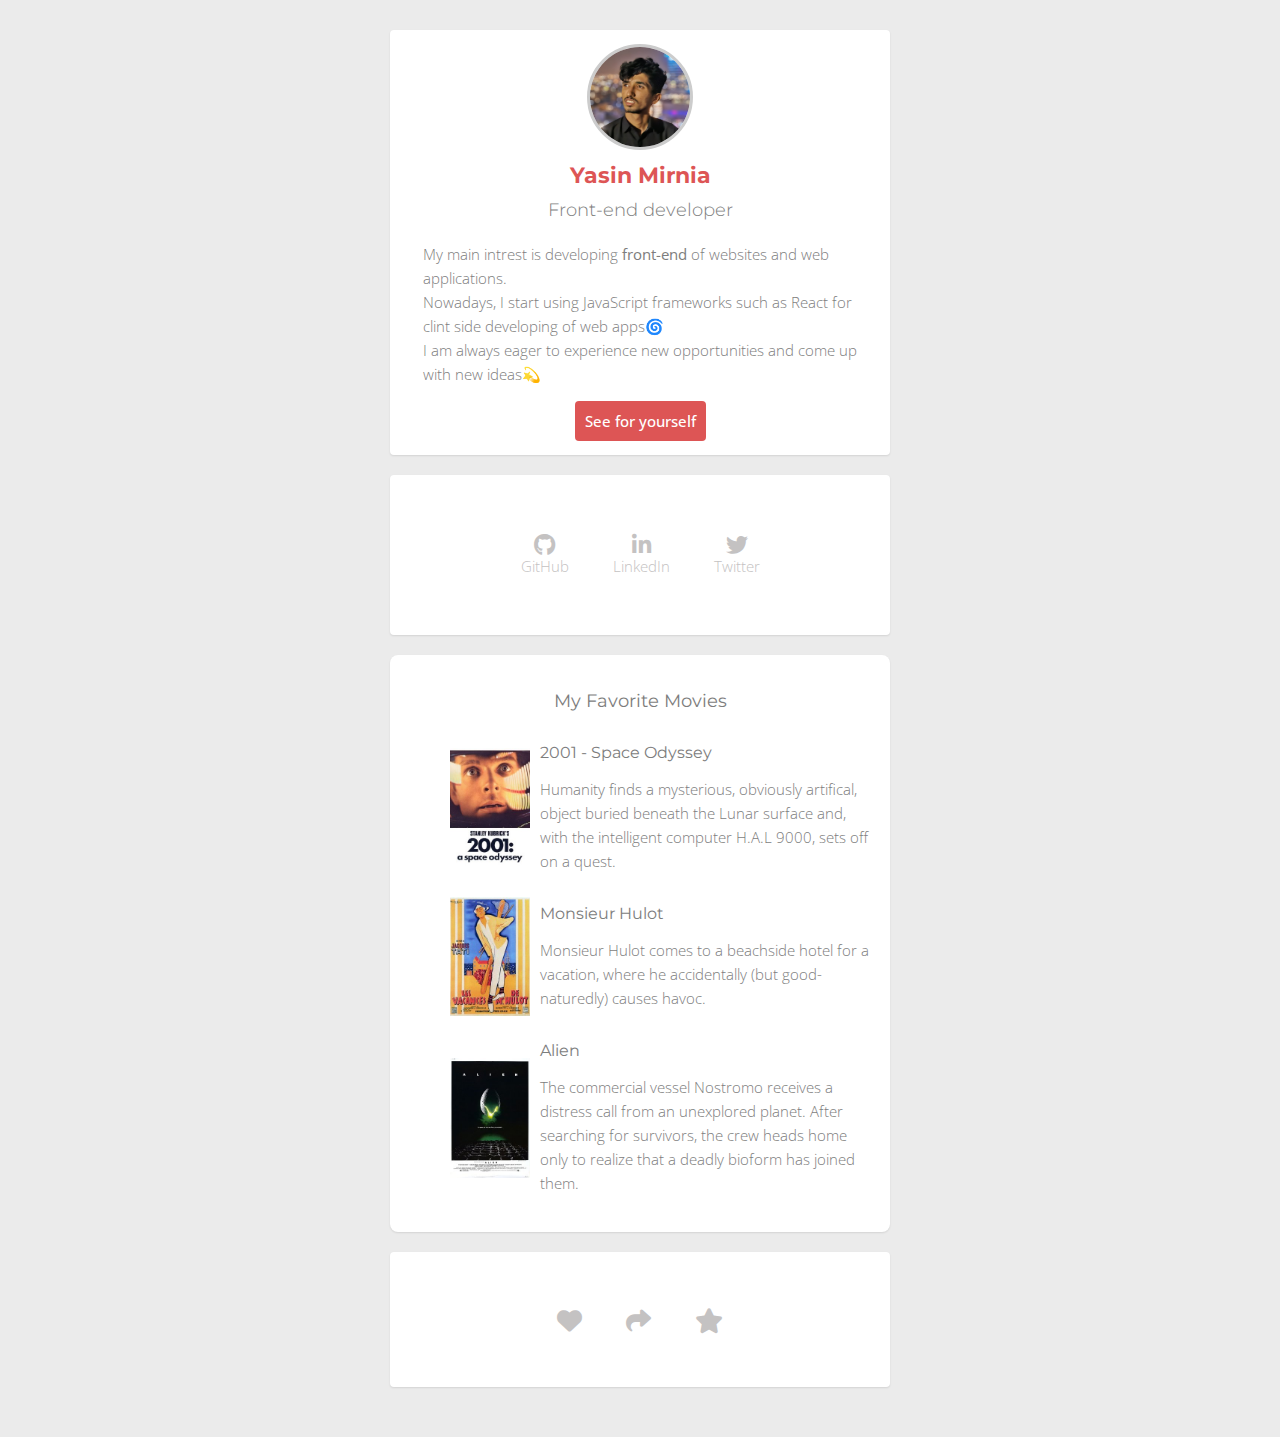
==== commit 7cbc265b: "all page styled" ====
--- a/index.html
+++ b/index.html
@@ -29,100 +29,110 @@
     />
   </head>
   <body>
-    <header>
-      <img src="me copy.jpg" alt="Yasin Mirnia" width="130px" height="130px" />
-      <h1>Yasin Mirnia</h1>
-      <h2>Front-end developer</h2>
-      <p>
-        My main intrest is developing <strong>Front-end</strong> of websites and
-        web<br />
-        applications.<br />
-        Nowadays, I start using JavaScript frameworks such as React for <br />
-        clint side developing of web apps🌀<br />
-        I am always eager to experience new opportunities and come up <br />
-        with new ideas💫
-      </p>
-      <a href="Page2.html">See for yourself</a>
-    </header>
-    <section>
-      <ul>
-        <li>
-          <a href="#" target="_blank">
-            <i class="fa-brands fa-github"></i>
-            GitHub
-          </a>
-        </li>
-        <li>
-          <a href="#" target="_blank">
-            <i class="fa-brands fa-linkedin-in"></i><br />
-            linkedIn
-          </a>
-        </li>
-        <li>
-          <a href="#" target="_blank">
-            <i class="fa-brands fa-twitter"></i><br />
-            Twitter
-          </a>
-        </li>
-      </ul>
-    </section>
-    <article>
-      <h3>My Favorite Movies</h3>
-      <ul>
-        <li>
-          <img src="assets/movies-pic/space-odyssey.jpg" alt="Space Odyssey" />
-          <h4>2001 - Space Odyssey</h4>
-          <p>
-            Humanity finds a mysterious, obviously artifical,<br />
-            object buried beneath the Lunar surface and,<br />
-            with the intelligent computer H.A.L 9000, sets off<br />
-            on a quest.
-          </p>
-        </li>
-        <li>
-          <img
-            src="assets/movies-pic/monsieur-hulot.jpg"
-            alt="Monsieur Hulot"
-          />
-          <h4>Monsieur Hulot</h4>
-          <p>
-            Monsieur Hulot comes to a beachside hotel for a <br />
-            vacation, where he accidentally (but good-<br />
-            naturedly) causes havoc.
-          </p>
-        </li>
-        <li>
-          <img src="assets/movies-pic/alien.jpg" alt="Alien" />
-          <h4>Alien</h4>
-          <p>
-            The commercial vessel Nostromo receives a <br />
-            distress call from an unexplored planet. After<br />
-            searching for survivors, the crew heads home<br />
-            only to realize that a deadly bioform has joined<br />
-            them.
-          </p>
-        </li>
-      </ul>
-    </article>
-    <footer>
-      <!-- Icons should be added -->
-      <ul>
-        <li>
-          <a href="#">
-            <i class="fa-solid fa-heart"></i>
-          </a>
-        </li>
-        <li>
-          <a href="#">
-            <i class="fa-solid fa-share"></i>
-          </a>
-        </li>
-        <li>
-          <a href="#">
-            <i class="fa-solid fa-star"></i>
-          </a>
-        </li>
-      </ul>
-    </footer>
+    <div class="container">
+      <header class="header">
+        <img src="me copy.jpg" alt="Yasin Mirnia" />
+        <h1>Yasin Mirnia</h1>
+        <h2>Front-end developer</h2>
+        <p>
+          My main intrest is developing <strong>front-end</strong> of websites
+          and web<br />
+          applications.<br />
+          Nowadays, I start using JavaScript frameworks such as React for <br />
+          clint side developing of web apps🌀<br />
+          I am always eager to experience new opportunities and come up <br />
+          with new ideas💫
+        </p>
+        <a href="Page2.html">See for yourself</a>
+      </header>
+      <section class="social">
+        <ul>
+          <li>
+            <a href="#" target="_blank">
+              <i class="fa-brands fa-github"></i>
+              <span>GitHub</span>
+            </a>
+          </li>
+          <li>
+            <a href="#" target="_blank">
+              <i class="fa-brands fa-linkedin-in"></i>
+              <span>LinkedIn</span>
+            </a>
+          </li>
+          <li>
+            <a href="#" target="_blank">
+              <i class="fa-brands fa-twitter"></i>
+              <span>Twitter</span>
+            </a>
+          </li>
+        </ul>
+      </section>
+      <article class="movies">
+        <h3 id="my-fav-movies">My Favorite Movies</h3>
+        <ul>
+          <li class="movie">
+            <img
+              src="assets/movies-pic/space-odyssey.jpg"
+              alt="Space Odyssey"
+            />
+            <div class="name">
+              <h4>2001 - Space Odyssey</h4>
+              <p>
+                Humanity finds a mysterious, obviously artifical,<br />
+                object buried beneath the Lunar surface and,<br />
+                with the intelligent computer H.A.L 9000, sets off<br />
+                on a quest.
+              </p>
+            </div>
+          </li>
+          <li class="movie">
+            <img
+              src="assets/movies-pic/monsieur-hulot.jpg"
+              alt="Monsieur Hulot"
+            />
+            <div class="name">
+              <h4>Monsieur Hulot</h4>
+              <p>
+                Monsieur Hulot comes to a beachside hotel for a <br />
+                vacation, where he accidentally (but good-<br />
+                naturedly) causes havoc.
+              </p>
+            </div>
+          </li>
+          <li class="movie">
+            <img src="assets/movies-pic/alien.jpg" alt="Alien" />
+            <div class="name">
+              <h4>Alien</h4>
+              <p>
+                The commercial vessel Nostromo receives a <br />
+                distress call from an unexplored planet. After<br />
+                searching for survivors, the crew heads home<br />
+                only to realize that a deadly bioform has joined<br />
+                them.
+              </p>
+            </div>
+          </li>
+        </ul>
+      </article>
+      <footer class="footer">
+        <ul>
+          <li>
+            <a href="#">
+              <i class="fa-solid fa-heart"></i>
+            </a>
+          </li>
+          <li>
+            <a href="#">
+              <i class="fa-solid fa-share"></i>
+            </a>
+          </li>
+          <li>
+            <a href="#">
+              <i class="fa-solid fa-star"></i>
+            </a>
+          </li>
+        </ul>
+      </footer>
+    </div>
   </body>
 </html>
--- a/style.css
+++ b/style.css
@@ -71,3 +71,204 @@
   format: ("woff");
   font-weight: 700;
 }
+
+body {
+  font-family: "OpenSans", sans-serif;
+  background: #ebebeb;
+  font-weight: 300;
+  color: #7d7d7d;
+  font-size: 15px;
+}
+
+ul {
+  list-style: none;
+}
+
+a {
+  text-decoration: none;
+}
+
+h1 {
+  font-family: "Montserrat", "OpenSans", sans-serif;
+  font-size: 22px;
+  color: #dd5555;
+  margin: 8px 0px 0px 0px;
+  line-height: 1.6em;
+}
+
+h2 {
+  font-family: "Montserrat", "OpenSans", sans-serif;
+  font-size: 18px;
+  font-weight: 300;
+  margin: 6px 0px;
+}
+
+.container {
+  display: flex;
+  flex-direction: column;
+  justify-content: center;
+  align-items: center;
+  width: 500px;
+  margin: 30px auto;
+}
+
+/* HEADER */
+
+.container .header {
+  display: flex;
+  flex-direction: column;
+  justify-content: center;
+  align-items: center;
+  text-align: center;
+  padding: 20px;
+  margin-bottom: 20px;
+  background-color: white;
+  border-radius: 4px;
+  box-shadow: 0px 1px 2px 0px rgba(0, 0, 0, 0.1);
+  width: 460px;
+  height: 385px;
+}
+
+.header img {
+  width: 100px;
+  height: 100px;
+  border-radius: 50%;
+  border: 3px solid #cccccc;
+}
+
+.header p {
+  text-align: justify;
+  line-height: 1.6;
+}
+
+.header a {
+  padding: 10px;
+  background-color: #dd5555;
+  border-radius: 4px;
+  color: white;
+  font-weight: 500;
+}
+
+.header a:hover {
+  background-color: #c61212;
+}
+
+/* SOCIAL */
+.social {
+  display: flex;
+  justify-content: center;
+  align-items: center;
+  padding: 20px;
+  width: 460px;
+  height: 120px;
+  background-color: white;
+  box-shadow: 0px 1px 2px 0px rgba(0, 0, 0, 0.1);
+  border-radius: 4px;
+  margin-bottom: 20px;
+}
+
+.social ul li {
+  display: inline-block;
+  margin: 20px;
+}
+
+.social ul li a {
+  display: flex;
+  flex-direction: column;
+  justify-content: center;
+  align-items: center;
+  color: #c4c2c2;
+}
+
+.social ul li a i {
+  font-size: 22px;
+}
+
+.social ul {
+  padding-left: 0px;
+}
+
+.social ul li a:hover {
+  color: #dd5555;
+}
+
+/*  MOVIES ARTICLE */
+
+.movies {
+  width: 460px;
+  height: 537px;
+  padding: 20px;
+  background-color: white;
+  border-radius: 8px;
+  box-shadow: 0px 1px 2px 0px rgba(0, 0, 0, 0.1);
+}
+
+#my-fav-movies {
+  font-family: "Montserrat", "OpenSans", sans-serif;
+  font-size: 18px;
+  font-weight: 400;
+  margin: 15px 0px;
+  text-align: center;
+}
+
+.movies ul li img {
+  width: 80px;
+  padding-right: 10px;
+}
+
+.movies ul li h4 {
+  font-family: "Montserrat", "OpenSans", sans-serif;
+  font-size: 16px;
+  font-weight: 400;
+  margin: 16px 0px 0px;
+}
+
+.movies ul li p {
+  font-weight: 300;
+  font-size: 15px;
+  line-height: 1.6em;
+}
+
+.movie {
+  display: flex;
+  justify-content: flex-start;
+  align-items: center;
+}
+
+.name {
+  display: flex;
+  flex-direction: column;
+}
+
+/* FOOTER */
+.footer {
+  width: 460px;
+  height: 95px;
+  padding: 20px;
+  background-color: white;
+  margin: 20px 0px;
+  border-radius: 4px;
+  box-shadow: 0px 1px 2px 0px rgba(0, 0, 0, 0.1);
+  display: flex;
+  justify-content: center;
+  align-items: center;
+  text-align: center;
+}
+
+.footer ul {
+  padding-left: 0px;
+}
+
+.footer ul li {
+  display: inline-block;
+  margin: 20px;
+}
+
+.footer ul li a {
+  color: #c4c2c2;
+  font-size: 25px;
+}
+
+.footer ul li a:hover {
+  color: #dd5555;
+}
